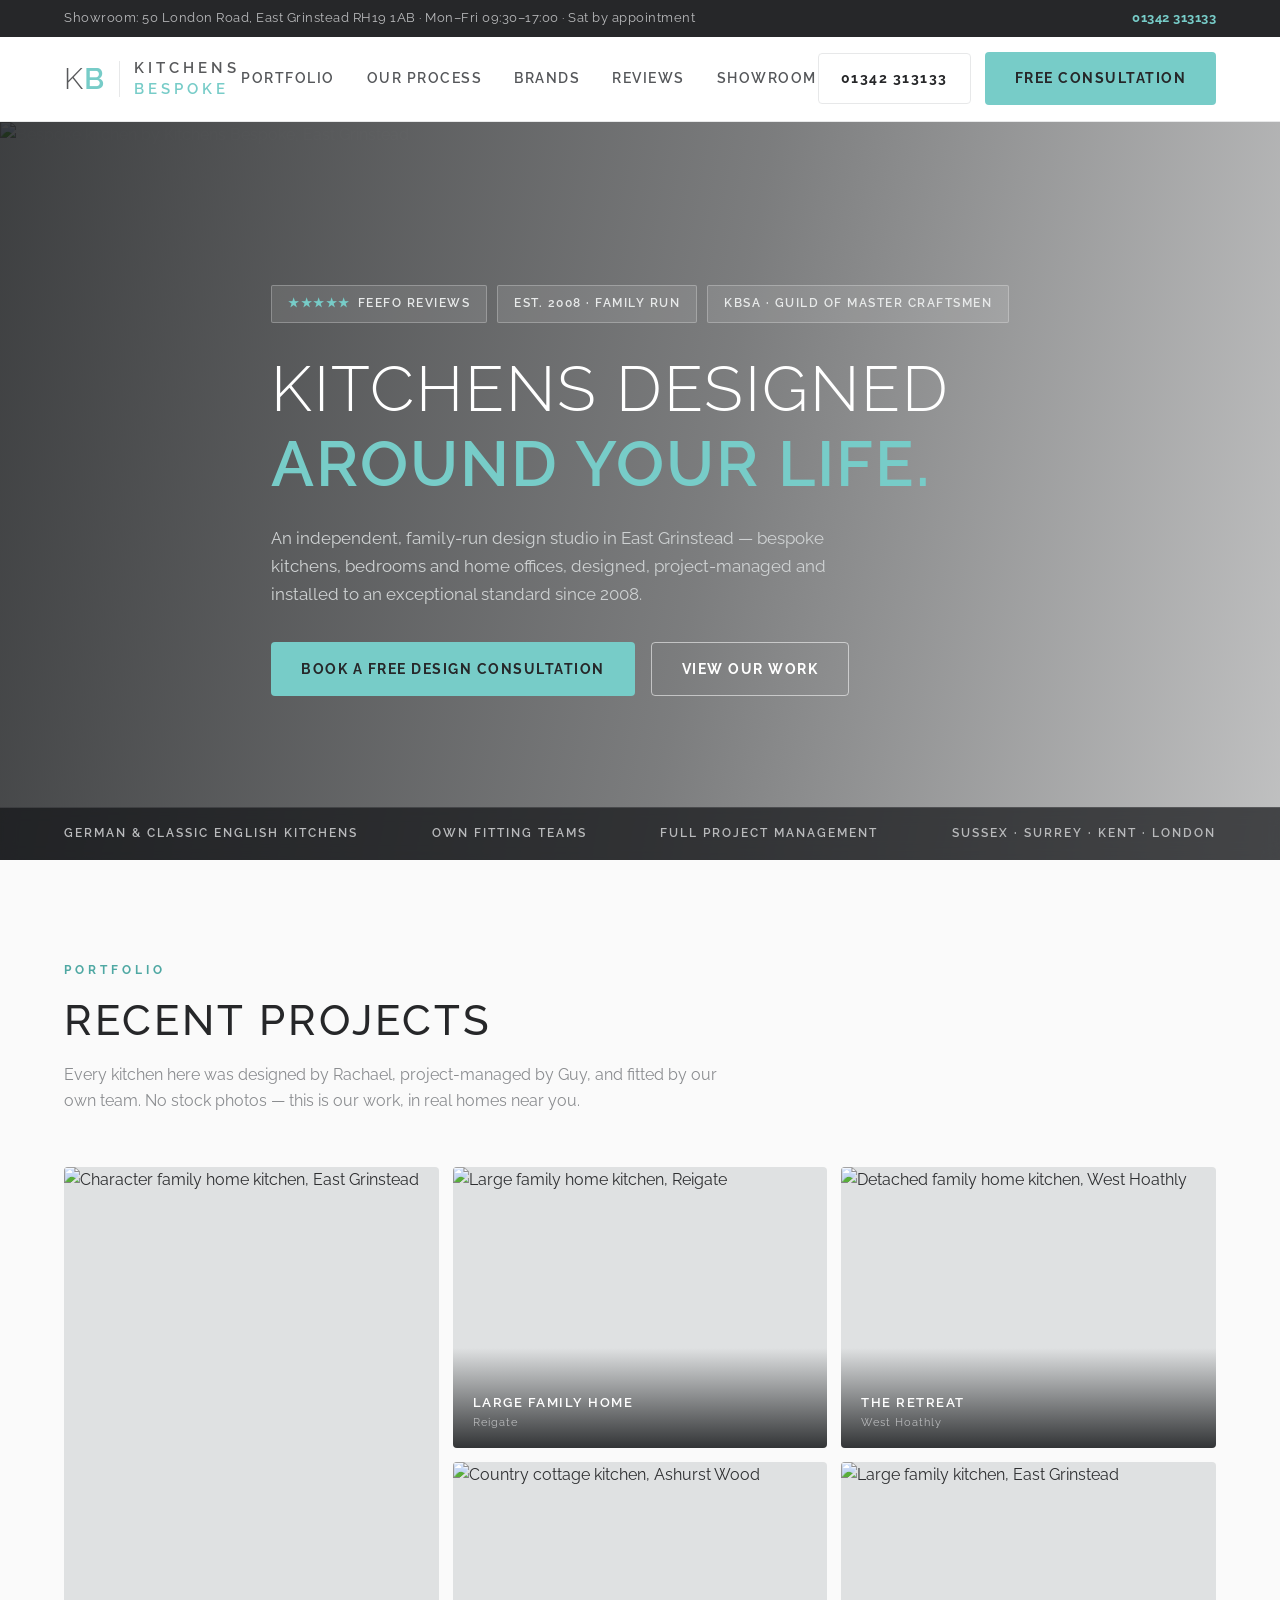
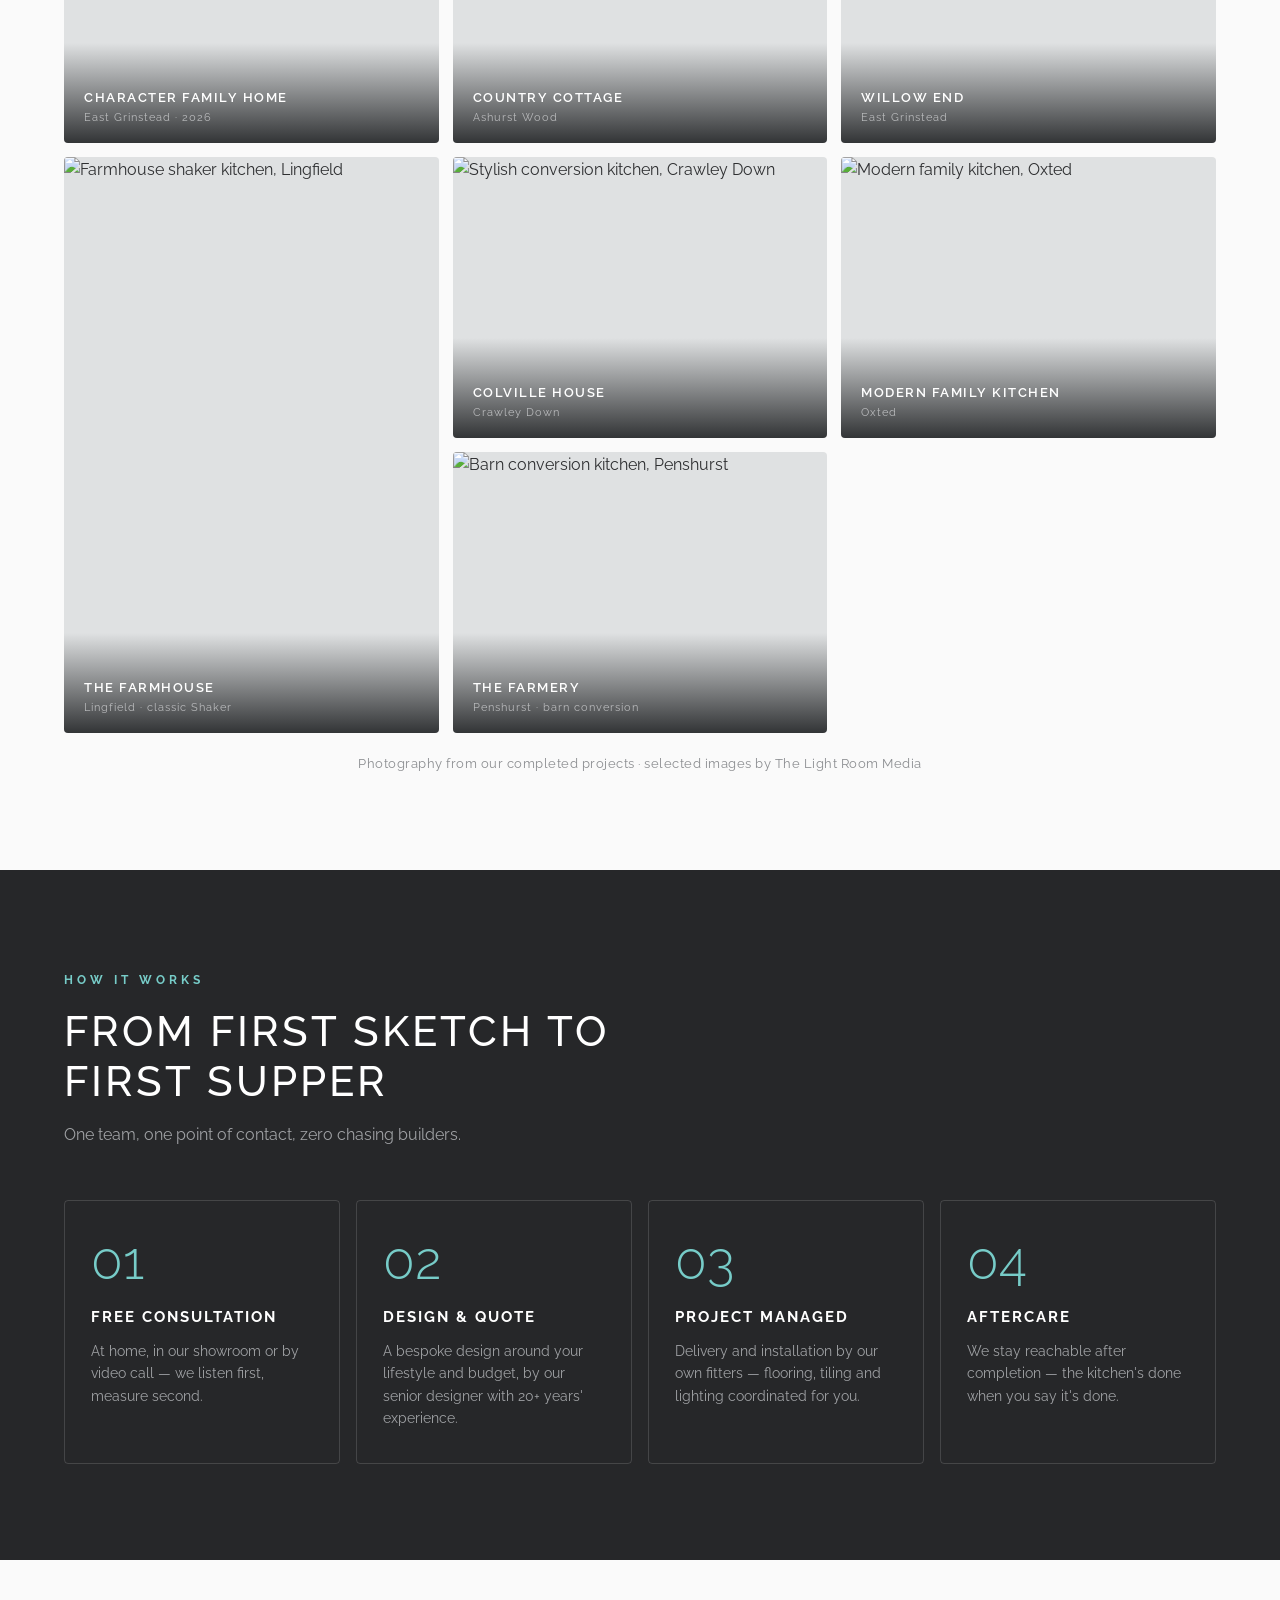
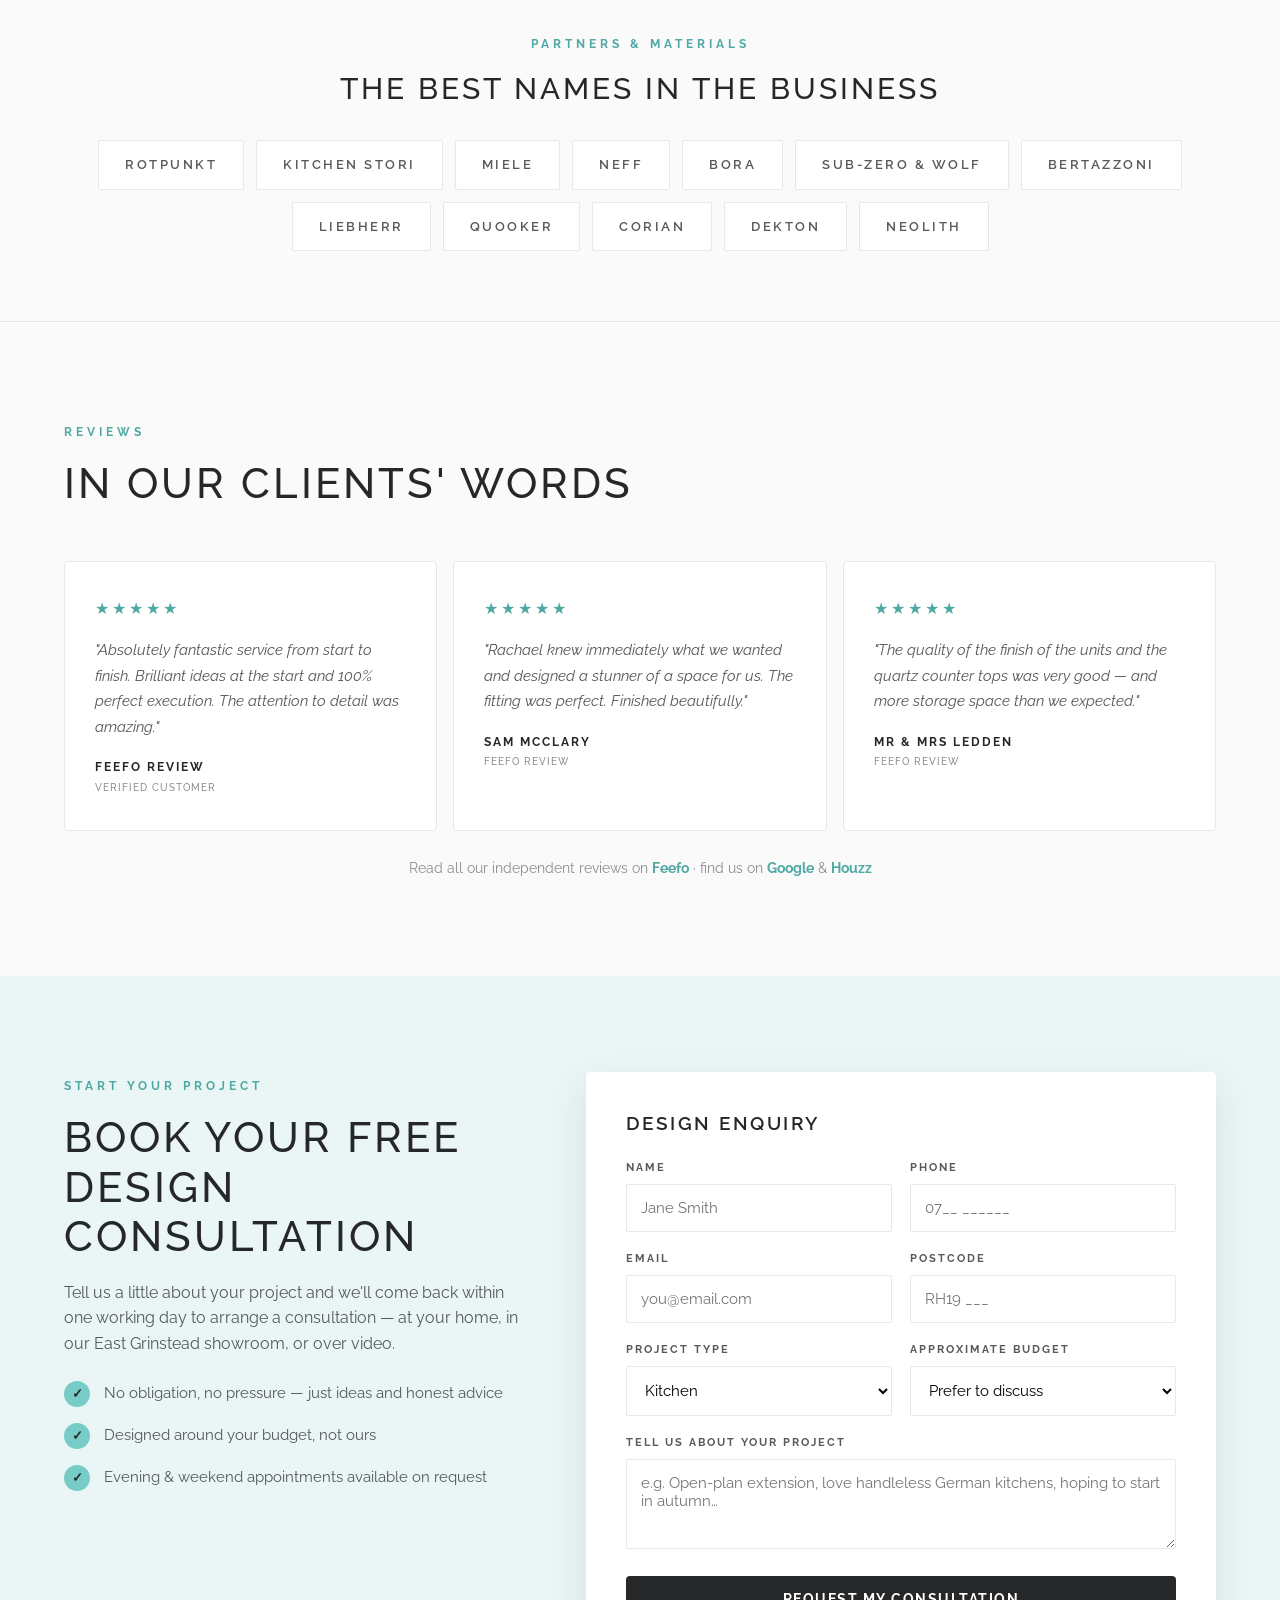
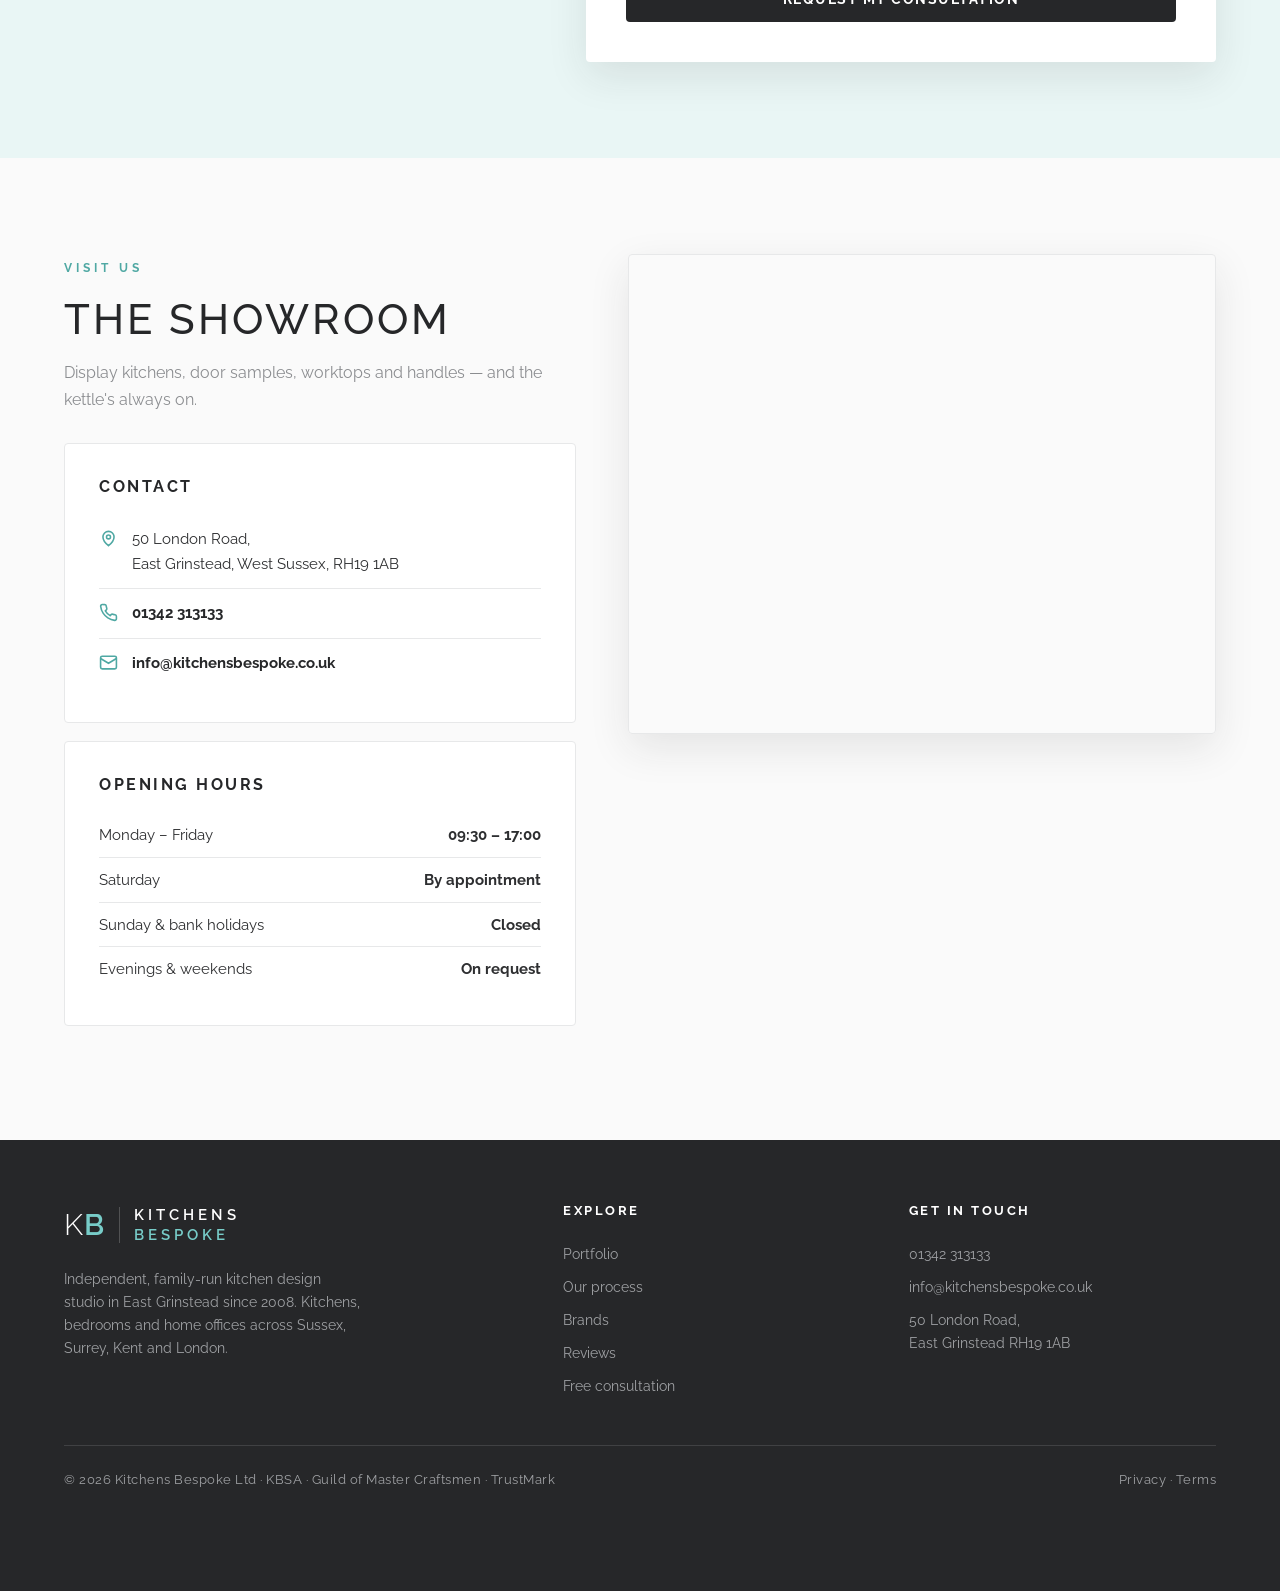
==== index.html @ a9597142 "Luxury preview site for Kitchens Bespoke: their portfolio photos, consultation form, brand teal/Rale" ====
<!DOCTYPE html>
<html lang="en-GB">
<head>
<meta charset="UTF-8">
<meta name="viewport" content="width=device-width, initial-scale=1.0">
<title>Kitchens Bespoke — Luxury Kitchen Design, East Grinstead | Est. 2008</title>
<meta name="description" content="Kitchens Bespoke — independent family-run kitchen design studio in East Grinstead since 2008. Bespoke kitchens, bedrooms and home offices, designed, project-managed and installed. Book a free design consultation: 01342 313133.">
<link rel="preconnect" href="https://fonts.googleapis.com">
<link rel="preconnect" href="https://fonts.gstatic.com" crossorigin>
<link href="https://fonts.googleapis.com/css2?family=Raleway:wght@300;400;500;600;700;800&display=swap" rel="stylesheet">
<script type="application/ld+json">
{
  "@context": "https://schema.org",
  "@type": "HomeAndConstructionBusiness",
  "name": "Kitchens Bespoke Ltd",
  "telephone": "+441342313133",
  "email": "info@kitchensbespoke.co.uk",
  "url": "https://kitchensbespoke.co.uk",
  "foundingDate": "2008",
  "priceRange": "£££",
  "address": {
    "@type": "PostalAddress",
    "streetAddress": "50 London Road",
    "addressLocality": "East Grinstead",
    "addressRegion": "West Sussex",
    "postalCode": "RH19 1AB",
    "addressCountry": "GB"
  },
  "areaServed": ["Sussex","Surrey","Kent","London"],
  "openingHoursSpecification": [
    { "@type": "OpeningHoursSpecification", "dayOfWeek": ["Monday","Tuesday","Wednesday","Thursday","Friday"], "opens": "09:30", "closes": "17:00" }
  ]
}
</script>
<style>
:root{
  --teal:#77ccc8;
  --teal-deep:#4fa8a3;
  --teal-pale:#e9f6f5;
  --grey:#58595b;
  --black:#262729;
  --ink:#2e2f31;
  --ink-soft:#55575a;
  --muted:#8b8d90;
  --line:#e7e8e9;
  --bg:#fafafa;
  --card:#ffffff;
  --radius:4px;
  --shadow:0 14px 40px rgba(38,39,41,.1);
  --font:"Raleway",sans-serif;
}
*{margin:0;padding:0;box-sizing:border-box}
html{scroll-behavior:smooth;scroll-padding-top:92px}
body{font-family:var(--font);color:var(--ink);background:var(--bg);line-height:1.65;-webkit-font-smoothing:antialiased}
img{max-width:100%;display:block}
a{color:inherit;text-decoration:none}
ul{list-style:none}
.container{max-width:1200px;margin:0 auto;padding:0 24px}
section{padding:96px 0}
h1,h2,h3{font-weight:600;line-height:1.18;letter-spacing:.5px}
h2{font-size:clamp(28px,3.6vw,42px);color:var(--black);text-transform:uppercase;letter-spacing:3px;font-weight:500}
.kicker{display:inline-block;font-size:12px;font-weight:700;letter-spacing:4px;text-transform:uppercase;color:var(--teal-deep);margin-bottom:16px}
.section-head{max-width:680px;margin-bottom:52px}
.section-head p{color:var(--muted);margin-top:16px;font-size:16px;font-weight:400}

/* topbar */
.topbar{background:var(--black);color:#b9babc;font-size:12.5px;padding:8px 0;letter-spacing:.5px}
.topbar .container{display:flex;justify-content:space-between;align-items:center;gap:12px}
.topbar a{font-weight:700;color:var(--teal)}
@media(max-width:720px){.topbar .addr{display:none}}

/* header */
header{position:sticky;top:0;z-index:60;background:rgba(255,255,255,.96);backdrop-filter:blur(12px);border-bottom:1px solid var(--line)}
.nav{display:flex;align-items:center;justify-content:space-between;height:84px}
.logo{display:flex;align-items:center;gap:14px}
.logo-kb{font-size:30px;font-weight:300;letter-spacing:1px;color:var(--grey)}
.logo-kb b{color:var(--teal);font-weight:600}
.logo-sep{width:1px;height:36px;background:var(--line)}
.logo-text{font-size:15px;font-weight:600;letter-spacing:4px;color:var(--grey);text-transform:uppercase;line-height:1.35}
.logo-text em{font-style:normal;color:var(--teal);display:block}
.nav-links{display:flex;gap:32px;font-weight:600;font-size:13.5px;letter-spacing:1.5px;text-transform:uppercase}
.nav-links a{position:relative;padding:6px 0;color:var(--ink-soft)}
.nav-links a:hover{color:var(--black)}
.nav-links a::after{content:"";position:absolute;left:0;bottom:0;width:0;height:2px;background:var(--teal);transition:width .25s}
.nav-links a:hover::after{width:100%}
.nav-cta{display:flex;align-items:center;gap:14px}
.btn{display:inline-flex;align-items:center;justify-content:center;gap:9px;font-weight:700;font-size:13.5px;letter-spacing:1.5px;text-transform:uppercase;padding:15px 30px;border-radius:var(--radius);border:none;cursor:pointer;transition:.2s;font-family:var(--font)}
.btn-teal{background:var(--teal);color:var(--black)}
.btn-teal:hover{background:var(--teal-deep);color:#fff}
.btn-dark{background:var(--black);color:#fff}
.btn-dark:hover{background:#000}
.btn-ghost{background:transparent;border:1px solid rgba(255,255,255,.55);color:#fff}
.btn-ghost:hover{border-color:var(--teal);color:var(--teal)}
.btn-phone{background:transparent;border:1px solid var(--line);color:var(--black);padding:13px 22px}
.btn-phone:hover{border-color:var(--teal)}
.burger{display:none;background:none;border:none;cursor:pointer;width:44px;height:44px;flex-direction:column;justify-content:center;align-items:center;gap:5px}
.burger span{width:24px;height:2px;background:var(--black)}
@media(max-width:1060px){
  .nav-links{position:fixed;inset:84px 0 auto 0;background:#fff;flex-direction:column;gap:0;padding:10px 24px 24px;border-bottom:1px solid var(--line);display:none}
  .nav-links.open{display:flex}
  .nav-links a{padding:15px 0;border-bottom:1px solid var(--line)}
  .burger{display:flex}
  .nav-cta .btn-phone{display:none}
}
@media(max-width:560px){
  .logo-text{display:none}
  .logo-sep{display:none}
  .nav-cta .btn-teal{padding:12px 16px;font-size:12px;white-space:nowrap}
}

/* hero */
.hero{position:relative;min-height:82vh;display:flex;align-items:center;color:#fff;overflow:hidden}
.hero .bgimg{position:absolute;inset:0;width:100%;height:100%;object-fit:cover}
.hero .veil{position:absolute;inset:0;background:linear-gradient(100deg,rgba(20,22,24,.82) 0%,rgba(20,22,24,.55) 55%,rgba(20,22,24,.25) 100%)}
.hero .container{position:relative;z-index:1;padding-top:70px;padding-bottom:70px}
.badge-row{display:flex;flex-wrap:wrap;gap:10px;margin-bottom:28px}
.badge{display:inline-flex;align-items:center;gap:7px;background:rgba(255,255,255,.1);border:1px solid rgba(255,255,255,.25);border-radius:2px;padding:8px 16px;font-size:12px;font-weight:600;letter-spacing:1.5px;text-transform:uppercase;color:#e8eaea}
.badge .star{color:var(--teal)}
.hero h1{font-size:clamp(36px,5vw,64px);color:#fff;font-weight:300;letter-spacing:2px;text-transform:uppercase;max-width:820px}
.hero h1 b{font-weight:600;color:var(--teal)}
.hero .sub{margin:22px 0 34px;color:#cfd2d3;font-size:17px;max-width:560px;font-weight:400}
.hero-actions{display:flex;flex-wrap:wrap;gap:16px}
.hero-cred{position:absolute;bottom:0;left:0;right:0;background:rgba(20,22,24,.72);backdrop-filter:blur(8px);border-top:1px solid rgba(255,255,255,.12)}
.hero-cred .container{display:flex;gap:34px;flex-wrap:wrap;padding-top:16px;padding-bottom:16px;justify-content:space-between}
.hero-cred span{font-size:12px;letter-spacing:2px;text-transform:uppercase;color:#b9babc;font-weight:600}
@media(max-width:720px){.hero-cred .container{gap:10px;flex-direction:column}}

/* portfolio */
.folio-grid{display:grid;grid-template-columns:repeat(3,1fr);gap:14px}
.folio{position:relative;border-radius:var(--radius);overflow:hidden;aspect-ratio:4/3;background:#dfe1e2;cursor:default}
.folio.tall{grid-row:span 2;aspect-ratio:auto}
.folio img{position:absolute;inset:0;width:100%;height:100%;object-fit:cover;transition:transform .6s ease}
.folio:hover img{transform:scale(1.05)}
.folio .cap{position:absolute;left:0;right:0;bottom:0;padding:44px 20px 16px;background:linear-gradient(transparent,rgba(20,22,24,.85));color:#fff;font-size:13px;letter-spacing:1.5px;text-transform:uppercase;font-weight:600}
.folio .cap small{display:block;font-size:11px;color:#b9babc;font-weight:400;letter-spacing:1px;text-transform:none}
@media(max-width:960px){.folio-grid{grid-template-columns:repeat(2,1fr)}}
@media(max-width:560px){.folio-grid{grid-template-columns:1fr}.folio.tall{grid-row:auto;aspect-ratio:4/3}}
.folio-note{margin-top:20px;text-align:center;font-size:13px;color:var(--muted);letter-spacing:.5px}

/* process */
.process{background:var(--black);color:#fff}
.process h2{color:#fff}
.process .section-head p{color:#9fa1a4}
.steps-grid{display:grid;grid-template-columns:repeat(4,1fr);gap:16px}
.step-card{border:1px solid rgba(255,255,255,.14);border-radius:var(--radius);padding:34px 26px;position:relative}
.step-card b{font-size:52px;font-weight:300;color:var(--teal);line-height:1;display:block;margin-bottom:18px}
.step-card h4{font-size:15px;letter-spacing:2px;text-transform:uppercase;font-weight:700;margin-bottom:10px;color:#fff}
.step-card p{font-size:13.5px;color:#9fa1a4}
@media(max-width:960px){.steps-grid{grid-template-columns:repeat(2,1fr)}}
@media(max-width:560px){.steps-grid{grid-template-columns:1fr}}

/* brands */
.brands{padding:70px 0;border-bottom:1px solid var(--line)}
.brand-row{display:flex;flex-wrap:wrap;gap:12px;justify-content:center}
.brand-chip{border:1px solid var(--line);background:var(--card);border-radius:2px;padding:13px 26px;font-weight:600;font-size:13px;letter-spacing:2.5px;text-transform:uppercase;color:var(--grey);transition:.2s}
.brand-chip:hover{border-color:var(--teal);color:var(--black)}

/* reviews */
.reviews-grid{display:grid;grid-template-columns:repeat(3,1fr);gap:16px}
.review-card{background:var(--card);border:1px solid var(--line);border-radius:var(--radius);padding:34px 30px}
.review-card .stars{color:var(--teal-deep);letter-spacing:3px;margin-bottom:16px;font-size:16px}
.review-card p{font-size:15px;color:var(--ink-soft);margin-bottom:18px;font-weight:400;font-style:italic;line-height:1.7}
.review-card .who{font-size:12px;letter-spacing:2px;text-transform:uppercase;font-weight:700;color:var(--black)}
.review-card .who small{display:block;color:var(--muted);font-weight:500;letter-spacing:1px;margin-top:2px}
@media(max-width:960px){.reviews-grid{grid-template-columns:1fr}}
.review-cta{margin-top:26px;text-align:center;font-size:14px;color:var(--muted)}
.review-cta a{color:var(--teal-deep);font-weight:700}

/* consultation form */
.consult{background:var(--teal-pale)}
.consult .container{display:grid;grid-template-columns:minmax(0,.85fr) minmax(0,1.15fr);gap:56px;align-items:start}
.consult-info h2{margin-bottom:18px}
.consult-info p{color:var(--ink-soft);margin-bottom:24px;font-size:15.5px}
.consult-points{display:flex;flex-direction:column;gap:16px}
.consult-point{display:flex;gap:14px;align-items:flex-start;font-size:14.5px;color:var(--ink-soft)}
.consult-point .tick{width:26px;height:26px;border-radius:50%;background:var(--teal);color:var(--black);display:grid;place-items:center;flex-shrink:0;font-size:13px;font-weight:800}
.form-card{background:var(--card);border-radius:var(--radius);padding:40px;box-shadow:var(--shadow)}
.form-card h3{font-size:19px;letter-spacing:2.5px;text-transform:uppercase;font-weight:600;margin-bottom:24px;color:var(--black)}
.form-grid{display:grid;grid-template-columns:1fr 1fr;gap:18px}
.form-grid .full{grid-column:1/-1}
.form-card label{display:block;font-size:11px;font-weight:700;text-transform:uppercase;letter-spacing:2px;color:var(--grey);margin-bottom:7px}
.form-card input,.form-card select,.form-card textarea{width:100%;padding:14px;border-radius:2px;border:1px solid var(--line);font-family:var(--font);font-size:15px;background:#fff;transition:border-color .15s}
.form-card input:focus,.form-card select:focus,.form-card textarea:focus{outline:none;border-color:var(--teal-deep)}
.form-card textarea{resize:vertical;min-height:90px}
.form-success{display:none;background:#eaf6f0;border:1px solid #bfe3d0;color:#186a43;padding:16px 18px;border-radius:var(--radius);font-weight:600;font-size:14.5px;margin-top:18px}
@media(max-width:960px){.consult .container{grid-template-columns:minmax(0,1fr);gap:40px}}
@media(max-width:560px){.form-grid{grid-template-columns:1fr}.form-card{padding:26px 20px}}

/* showroom */
.showroom .container{display:grid;grid-template-columns:minmax(0,1fr) minmax(0,1.15fr);gap:52px;align-items:start}
.contact-card{background:var(--card);border:1px solid var(--line);border-radius:var(--radius);padding:34px;margin-bottom:18px}
.contact-card h3{font-size:16px;letter-spacing:2.5px;text-transform:uppercase;font-weight:700;color:var(--black);margin-bottom:18px}
.contact-line{display:flex;gap:14px;align-items:flex-start;padding:12px 0;border-bottom:1px solid var(--line);font-size:15px}
.contact-line:last-child{border-bottom:none}
.contact-line svg{flex-shrink:0;margin-top:2px}
.contact-line a{font-weight:700;color:var(--black)}
.contact-line a:hover{color:var(--teal-deep)}
.hours-table{width:100%;border-collapse:collapse;font-size:14.5px}
.hours-table td{padding:10px 0;border-bottom:1px solid var(--line)}
.hours-table tr:last-child td{border-bottom:none}
.hours-table td:last-child{text-align:right;font-weight:700}
.map-frame{border-radius:var(--radius);overflow:hidden;border:1px solid var(--line);min-height:470px;box-shadow:var(--shadow)}
.map-frame iframe{width:100%;height:100%;border:0;min-height:470px}
@media(max-width:960px){.showroom .container{grid-template-columns:minmax(0,1fr)}.map-frame{min-height:340px}.map-frame iframe{min-height:340px}}

/* footer */
footer{background:var(--black);color:#9fa1a4;padding:60px 0 100px;font-size:14px}
.footer-grid{display:grid;grid-template-columns:1.5fr 1fr 1fr;gap:38px;margin-bottom:42px}
footer h4{color:#fff;font-size:13px;letter-spacing:2.5px;text-transform:uppercase;font-weight:700;margin-bottom:16px}
footer li{padding:5px 0}
footer a:hover{color:var(--teal)}
.footer-bottom{border-top:1px solid rgba(255,255,255,.12);padding-top:24px;display:flex;justify-content:space-between;gap:12px;flex-wrap:wrap;font-size:12.5px;letter-spacing:.5px}
@media(max-width:960px){.footer-grid{grid-template-columns:1fr 1fr}}
@media(max-width:560px){.footer-grid{grid-template-columns:1fr}}

/* sticky mobile bar */
.mobile-bar{position:fixed;bottom:0;left:0;right:0;z-index:70;display:none;grid-template-columns:1.1fr 1fr;background:var(--black);border-top:1px solid rgba(255,255,255,.12);padding:10px 12px calc(10px + env(safe-area-inset-bottom));gap:10px}
.mobile-bar a{display:flex;align-items:center;justify-content:center;gap:8px;padding:13px 6px;border-radius:var(--radius);font-weight:700;font-size:12.5px;letter-spacing:1.5px;text-transform:uppercase}
.mobile-bar .call{background:var(--teal);color:var(--black)}
.mobile-bar .consult-link{background:rgba(255,255,255,.1);color:#fff;border:1px solid rgba(255,255,255,.2)}
@media(max-width:960px){.mobile-bar{display:grid}footer{padding-bottom:130px}}

/* reveal */
.reveal{opacity:0;transform:translateY(26px);transition:opacity .7s ease,transform .7s ease}
.reveal.in{opacity:1;transform:none}
</style>
</head>
<body>

<!-- topbar -->
<div class="topbar">
  <div class="container">
    <div><span class="addr">Showroom: 50 London Road, East Grinstead RH19 1AB · </span>Mon–Fri 09:30–17:00 · Sat by appointment</div>
    <a href="tel:+441342313133">01342 313133</a>
  </div>
</div>

<!-- header -->
<header>
  <div class="container nav">
    <a href="#" class="logo">
      <span class="logo-kb">K<b>B</b></span>
      <span class="logo-sep"></span>
      <span class="logo-text">Kitchens<em>Bespoke</em></span>
    </a>
    <nav class="nav-links" id="navLinks">
      <a href="#portfolio">Portfolio</a>
      <a href="#process">Our Process</a>
      <a href="#brands">Brands</a>
      <a href="#reviews">Reviews</a>
      <a href="#showroom">Showroom</a>
    </nav>
    <div class="nav-cta">
      <a class="btn btn-phone" href="tel:+441342313133">01342 313133</a>
      <a class="btn btn-teal" href="#consult">Free Consultation</a>
      <button class="burger" id="burger" aria-label="Menu"><span></span><span></span><span></span></button>
    </div>
  </div>
</header>

<!-- hero -->
<div class="hero">
  <img class="bgimg" src="https://kitchensbespoke.co.uk/wp-content/uploads/2026/05/Lloyd-Gibbons-1-Large.jpeg" alt="Bespoke kitchen by Kitchens Bespoke, East Grinstead" fetchpriority="high">
  <div class="veil"></div>
  <div class="container">
    <div class="badge-row">
      <span class="badge"><span class="star">★★★★★</span> Feefo reviews</span>
      <span class="badge">Est. 2008 · Family run</span>
      <span class="badge">KBSA · Guild of Master Craftsmen</span>
    </div>
    <h1>Kitchens designed<br><b>around your life.</b></h1>
    <p class="sub">An independent, family-run design studio in East Grinstead — bespoke kitchens, bedrooms and home offices, designed, project-managed and installed to an exceptional standard since 2008.</p>
    <div class="hero-actions">
      <a class="btn btn-teal" href="#consult">Book a Free Design Consultation</a>
      <a class="btn btn-ghost" href="#portfolio">View Our Work</a>
    </div>
  </div>
  <div class="hero-cred">
    <div class="container">
      <span>German &amp; classic English kitchens</span>
      <span>Own fitting teams</span>
      <span>Full project management</span>
      <span>Sussex · Surrey · Kent · London</span>
    </div>
  </div>
</div>

<!-- portfolio -->
<section id="portfolio">
  <div class="container">
    <div class="section-head reveal">
      <span class="kicker">Portfolio</span>
      <h2>Recent projects</h2>
      <p>Every kitchen here was designed by Rachael, project-managed by Guy, and fitted by our own team. No stock photos — this is our work, in real homes near you.</p>
    </div>
    <div class="folio-grid">
      <div class="folio tall reveal"><img src="https://kitchensbespoke.co.uk/wp-content/uploads/2026/05/Lloyd-Gibbons-2-Large.jpeg" alt="Character family home kitchen, East Grinstead" loading="lazy"><span class="cap">Character family home<small>East Grinstead · 2026</small></span></div>
      <div class="folio reveal"><img src="https://kitchensbespoke.co.uk/wp-content/uploads/2026/01/Hope-Lacy-2-Large.jpeg" alt="Large family home kitchen, Reigate" loading="lazy"><span class="cap">Large family home<small>Reigate</small></span></div>
      <div class="folio reveal"><img src="https://kitchensbespoke.co.uk/wp-content/uploads/2025/10/The-Retreat-1-Large.jpeg" alt="Detached family home kitchen, West Hoathly" loading="lazy"><span class="cap">The Retreat<small>West Hoathly</small></span></div>
      <div class="folio reveal"><img src="https://kitchensbespoke.co.uk/wp-content/uploads/2025/06/Credit-The-Light-Room-Media-18-Large.jpeg" alt="Country cottage kitchen, Ashurst Wood" loading="lazy"><span class="cap">Country cottage<small>Ashurst Wood</small></span></div>
      <div class="folio reveal"><img src="https://kitchensbespoke.co.uk/wp-content/uploads/2024/12/Willow-End-1-Large.jpeg" alt="Large family kitchen, East Grinstead" loading="lazy"><span class="cap">Willow End<small>East Grinstead</small></span></div>
      <div class="folio tall reveal"><img src="https://kitchensbespoke.co.uk/wp-content/uploads/2024/10/The-Farmhouse-3-Large.jpeg" alt="Farmhouse shaker kitchen, Lingfield" loading="lazy"><span class="cap">The Farmhouse<small>Lingfield · classic Shaker</small></span></div>
      <div class="folio reveal"><img src="https://kitchensbespoke.co.uk/wp-content/uploads/2024/12/Colville-House-1-Large.jpeg" alt="Stylish conversion kitchen, Crawley Down" loading="lazy"><span class="cap">Colville House<small>Crawley Down</small></span></div>
      <div class="folio reveal"><img src="https://kitchensbespoke.co.uk/wp-content/uploads/2024/06/The-Light-Room-Media-2-Large.jpeg" alt="Modern family kitchen, Oxted" loading="lazy"><span class="cap">Modern family kitchen<small>Oxted</small></span></div>
      <div class="folio reveal"><img src="https://kitchensbespoke.co.uk/wp-content/uploads/2024/03/The-Farmery-2-Large.jpeg" alt="Barn conversion kitchen, Penshurst" loading="lazy"><span class="cap">The Farmery<small>Penshurst · barn conversion</small></span></div>
    </div>
    <p class="folio-note">Photography from our completed projects · selected images by The Light Room Media</p>
  </div>
</section>

<!-- process -->
<section class="process" id="process">
  <div class="container">
    <div class="section-head reveal">
      <span class="kicker" style="color:var(--teal)">How it works</span>
      <h2>From first sketch to first supper</h2>
      <p>One team, one point of contact, zero chasing builders.</p>
    </div>
    <div class="steps-grid">
      <div class="step-card reveal"><b>01</b><h4>Free consultation</h4><p>At home, in our showroom or by video call — we listen first, measure second.</p></div>
      <div class="step-card reveal"><b>02</b><h4>Design &amp; quote</h4><p>A bespoke design around your lifestyle and budget, by our senior designer with 20+ years' experience.</p></div>
      <div class="step-card reveal"><b>03</b><h4>Project managed</h4><p>Delivery and installation by our own fitters — flooring, tiling and lighting coordinated for you.</p></div>
      <div class="step-card reveal"><b>04</b><h4>Aftercare</h4><p>We stay reachable after completion — the kitchen's done when you say it's done.</p></div>
    </div>
  </div>
</section>

<!-- brands -->
<section class="brands" id="brands">
  <div class="container">
    <div class="section-head reveal" style="margin-bottom:34px;text-align:center;max-width:none">
      <span class="kicker">Partners &amp; materials</span>
      <h2 style="font-size:clamp(22px,2.6vw,30px)">The best names in the business</h2>
    </div>
    <div class="brand-row reveal">
      <span class="brand-chip">Rotpunkt</span><span class="brand-chip">Kitchen Stori</span><span class="brand-chip">Miele</span><span class="brand-chip">Neff</span><span class="brand-chip">Bora</span><span class="brand-chip">Sub-Zero &amp; Wolf</span><span class="brand-chip">Bertazzoni</span><span class="brand-chip">Liebherr</span><span class="brand-chip">Quooker</span><span class="brand-chip">Corian</span><span class="brand-chip">Dekton</span><span class="brand-chip">Neolith</span>
    </div>
  </div>
</section>

<!-- reviews -->
<section id="reviews">
  <div class="container">
    <div class="section-head reveal">
      <span class="kicker">Reviews</span>
      <h2>In our clients' words</h2>
    </div>
    <div class="reviews-grid">
      <div class="review-card reveal"><div class="stars">★★★★★</div><p>"Absolutely fantastic service from start to finish. Brilliant ideas at the start and 100% perfect execution. The attention to detail was amazing."</p><div class="who">Feefo review<small>Verified customer</small></div></div>
      <div class="review-card reveal"><div class="stars">★★★★★</div><p>"Rachael knew immediately what we wanted and designed a stunner of a space for us. The fitting was perfect. Finished beautifully."</p><div class="who">Sam McClary<small>Feefo review</small></div></div>
      <div class="review-card reveal"><div class="stars">★★★★★</div><p>"The quality of the finish of the units and the quartz counter tops was very good — and more storage space than we expected."</p><div class="who">Mr &amp; Mrs Ledden<small>Feefo review</small></div></div>
    </div>
    <p class="review-cta">Read all our independent reviews on <a href="https://www.feefo.com/en-GB/reviews/kitchens-bespoke" target="_blank" rel="noopener">Feefo</a> · find us on <a href="https://www.google.com/maps/search/Kitchens+Bespoke+50+London+Road+East+Grinstead" target="_blank" rel="noopener">Google</a> &amp; <a href="https://www.houzz.co.uk/professionals/kitchen-designers/kitchens-bespoke-ltd-pfvwgb-pf~1670178298" target="_blank" rel="noopener">Houzz</a></p>
  </div>
</section>

<!-- consultation -->
<section class="consult" id="consult">
  <div class="container">
    <div class="consult-info reveal">
      <span class="kicker">Start your project</span>
      <h2>Book your free design consultation</h2>
      <p>Tell us a little about your project and we'll come back within one working day to arrange a consultation — at your home, in our East Grinstead showroom, or over video.</p>
      <div class="consult-points">
        <div class="consult-point"><span class="tick">✓</span><span>No obligation, no pressure — just ideas and honest advice</span></div>
        <div class="consult-point"><span class="tick">✓</span><span>Designed around your budget, not ours</span></div>
        <div class="consult-point"><span class="tick">✓</span><span>Evening &amp; weekend appointments available on request</span></div>
      </div>
    </div>
    <form class="form-card reveal" id="consultForm">
      <h3>Design enquiry</h3>
      <div class="form-grid">
        <div><label for="cName">Name</label><input id="cName" type="text" placeholder="Jane Smith" required></div>
        <div><label for="cPhone">Phone</label><input id="cPhone" type="tel" placeholder="07__ ______" required></div>
        <div><label for="cEmail">Email</label><input id="cEmail" type="email" placeholder="you@email.com" required></div>
        <div><label for="cPostcode">Postcode</label><input id="cPostcode" type="text" placeholder="RH19 ___"></div>
        <div><label for="cType">Project type</label>
          <select id="cType"><option>Kitchen</option><option>Bedroom / wardrobes</option><option>Home office</option><option>More than one</option></select></div>
        <div><label for="cBudget">Approximate budget</label>
          <select id="cBudget"><option>Prefer to discuss</option><option>Up to £20,000</option><option>£20,000 – £40,000</option><option>£40,000 – £70,000</option><option>£70,000+</option></select></div>
        <div class="full"><label for="cMsg">Tell us about your project</label><textarea id="cMsg" placeholder="e.g. Open-plan extension, love handleless German kitchens, hoping to start in autumn…"></textarea></div>
        <button type="submit" class="btn btn-dark full" style="width:100%">Request My Consultation</button>
      </div>
      <div class="form-success" id="consultSuccess">✓ Thank you — your enquiry is on its way. We'll be in touch within one working day to arrange your consultation.</div>
    </form>
  </div>
</section>

<!-- showroom -->
<section class="showroom" id="showroom">
  <div class="container">
    <div>
      <div class="section-head reveal" style="margin-bottom:30px">
        <span class="kicker">Visit us</span>
        <h2>The showroom</h2>
        <p>Display kitchens, door samples, worktops and handles — and the kettle's always on.</p>
      </div>
      <div class="contact-card reveal">
        <h3>Contact</h3>
        <div class="contact-line"><svg width="19" height="19" viewBox="0 0 24 24" fill="none" stroke="#4fa8a3" stroke-width="2"><path d="M12 21s-7-5.5-7-11a7 7 0 0114 0c0 5.5-7 11-7 11z"/><circle cx="12" cy="10" r="2.5"/></svg><span>50 London Road,<br>East Grinstead, West Sussex, RH19 1AB</span></div>
        <div class="contact-line"><svg width="19" height="19" viewBox="0 0 24 24" fill="none" stroke="#4fa8a3" stroke-width="2"><path d="M22 16.9v3a2 2 0 01-2.2 2 19.8 19.8 0 01-8.6-3.1 19.5 19.5 0 01-6-6A19.8 19.8 0 012.1 4.2 2 2 0 014.1 2h3a2 2 0 012 1.7c.1 1 .4 2 .7 2.9a2 2 0 01-.5 2.1L8 10a16 16 0 006 6l1.3-1.3a2 2 0 012.1-.5c.9.3 1.9.6 2.9.7a2 2 0 011.7 2z"/></svg><a href="tel:+441342313133">01342 313133</a></div>
        <div class="contact-line"><svg width="19" height="19" viewBox="0 0 24 24" fill="none" stroke="#4fa8a3" stroke-width="2"><rect x="2" y="4" width="20" height="16" rx="2"/><path d="M22 7l-10 6L2 7"/></svg><a href="mailto:info@kitchensbespoke.co.uk">info@kitchensbespoke.co.uk</a></div>
      </div>
      <div class="contact-card reveal">
        <h3>Opening hours</h3>
        <table class="hours-table">
          <tr><td>Monday – Friday</td><td>09:30 – 17:00</td></tr>
          <tr><td>Saturday</td><td>By appointment</td></tr>
          <tr><td>Sunday &amp; bank holidays</td><td>Closed</td></tr>
          <tr><td>Evenings &amp; weekends</td><td>On request</td></tr>
        </table>
      </div>
    </div>
    <div class="map-frame reveal">
      <iframe title="Map — Kitchens Bespoke showroom, 50 London Road, East Grinstead" loading="lazy" allowfullscreen referrerpolicy="no-referrer-when-downgrade"
        src="https://www.google.com/maps?q=Kitchens+Bespoke,+50+London+Road,+East+Grinstead+RH19+1AB&output=embed"></iframe>
    </div>
  </div>
</section>

<!-- footer -->
<footer>
  <div class="container">
    <div class="footer-grid">
      <div>
        <a href="#" class="logo" style="margin-bottom:18px">
          <span class="logo-kb" style="color:#fff">K<b>B</b></span>
          <span class="logo-sep" style="background:rgba(255,255,255,.2)"></span>
          <span class="logo-text" style="color:#fff">Kitchens<em>Bespoke</em></span>
        </a>
        <p style="max-width:300px">Independent, family-run kitchen design studio in East Grinstead since 2008. Kitchens, bedrooms and home offices across Sussex, Surrey, Kent and London.</p>
      </div>
      <div>
        <h4>Explore</h4>
        <ul>
          <li><a href="#portfolio">Portfolio</a></li>
          <li><a href="#process">Our process</a></li>
          <li><a href="#brands">Brands</a></li>
          <li><a href="#reviews">Reviews</a></li>
          <li><a href="#consult">Free consultation</a></li>
        </ul>
      </div>
      <div>
        <h4>Get in touch</h4>
        <ul>
          <li><a href="tel:+441342313133">01342 313133</a></li>
          <li><a href="mailto:info@kitchensbespoke.co.uk">info@kitchensbespoke.co.uk</a></li>
          <li>50 London Road,<br>East Grinstead RH19 1AB</li>
        </ul>
      </div>
    </div>
    <div class="footer-bottom">
      <span>© 2026 Kitchens Bespoke Ltd · KBSA · Guild of Master Craftsmen · TrustMark</span>
      <span><a href="#">Privacy</a> · <a href="#">Terms</a></span>
    </div>
  </div>
</footer>

<!-- sticky mobile action bar -->
<div class="mobile-bar">
  <a class="call" href="tel:+441342313133"><svg width="16" height="16" viewBox="0 0 24 24" fill="none" stroke="currentColor" stroke-width="2.2"><path d="M22 16.9v3a2 2 0 01-2.2 2 19.8 19.8 0 01-8.6-3.1 19.5 19.5 0 01-6-6A19.8 19.8 0 012.1 4.2 2 2 0 014.1 2h3a2 2 0 012 1.7c.1 1 .4 2 .7 2.9a2 2 0 01-.5 2.1L8 10a16 16 0 006 6l1.3-1.3a2 2 0 012.1-.5c.9.3 1.9.6 2.9.7a2 2 0 011.7 2z"/></svg>Call</a>
  <a class="consult-link" href="#consult">Free Consultation</a>
</div>

<script>
const burger=document.getElementById('burger'),navLinks=document.getElementById('navLinks');
burger.addEventListener('click',()=>navLinks.classList.toggle('open'));
navLinks.querySelectorAll('a').forEach(a=>a.addEventListener('click',()=>navLinks.classList.remove('open')));
document.getElementById('consultForm').addEventListener('submit',e=>{
  e.preventDefault();
  document.getElementById('consultSuccess').style.display='block';
  e.target.querySelector('button[type=submit]').textContent='Enquiry Sent ✓';
});
const io=new IntersectionObserver(es=>es.forEach(e=>{if(e.isIntersecting){e.target.classList.add('in');io.unobserve(e.target)}}),{threshold:.1});
document.querySelectorAll('.reveal').forEach(el=>io.observe(el));
</script>
</body>
</html>
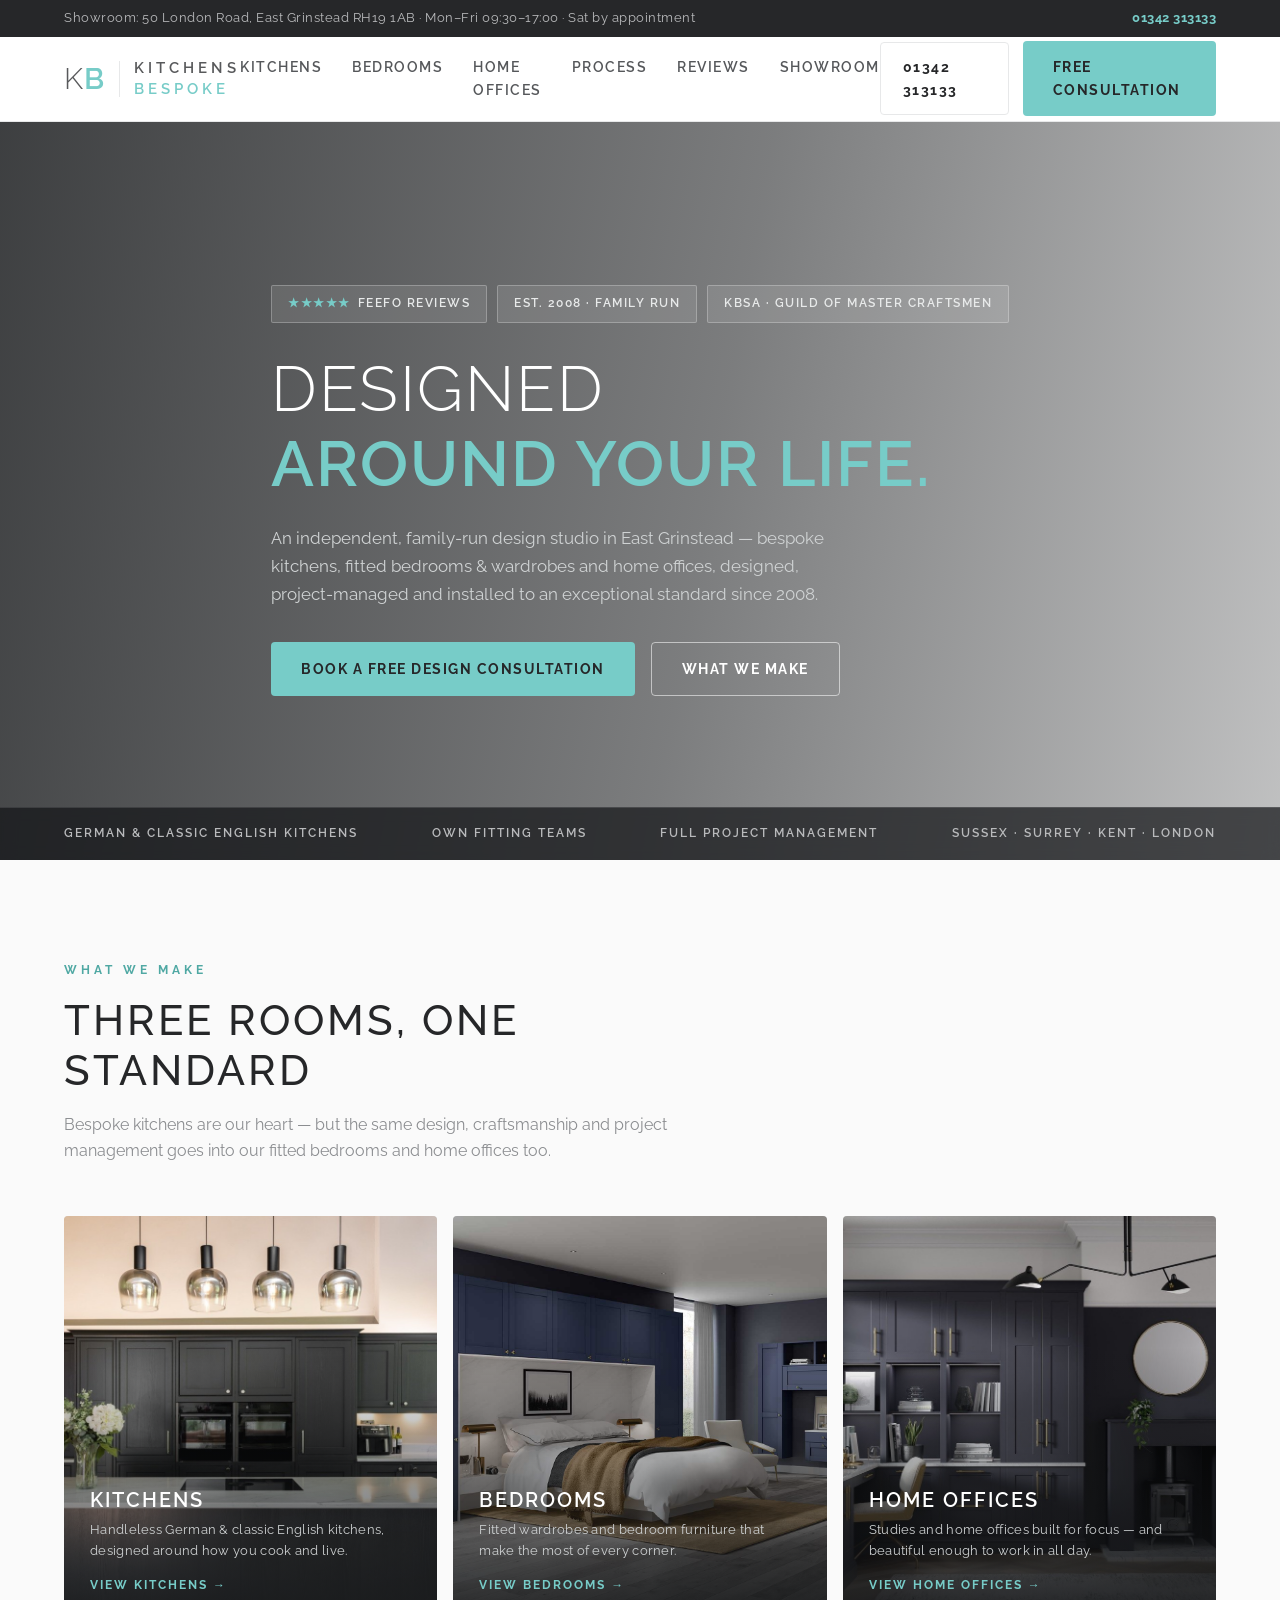
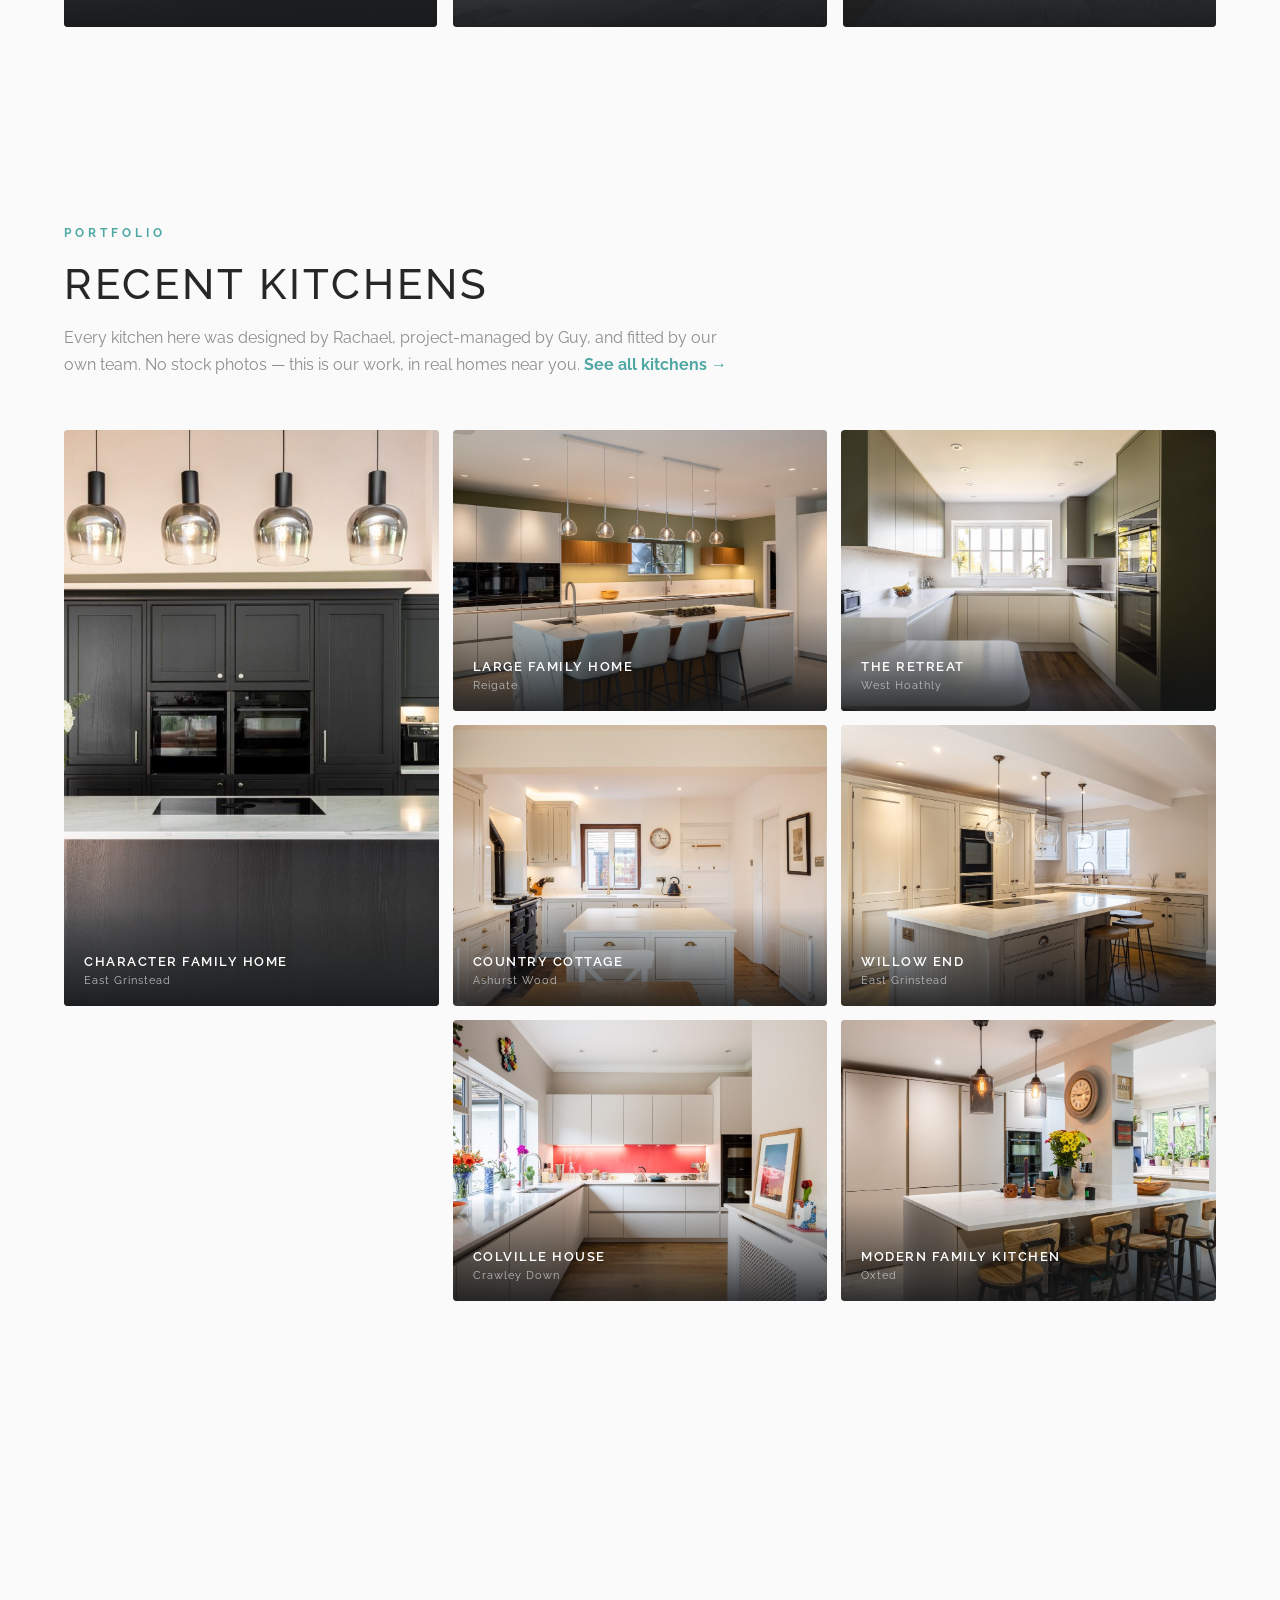
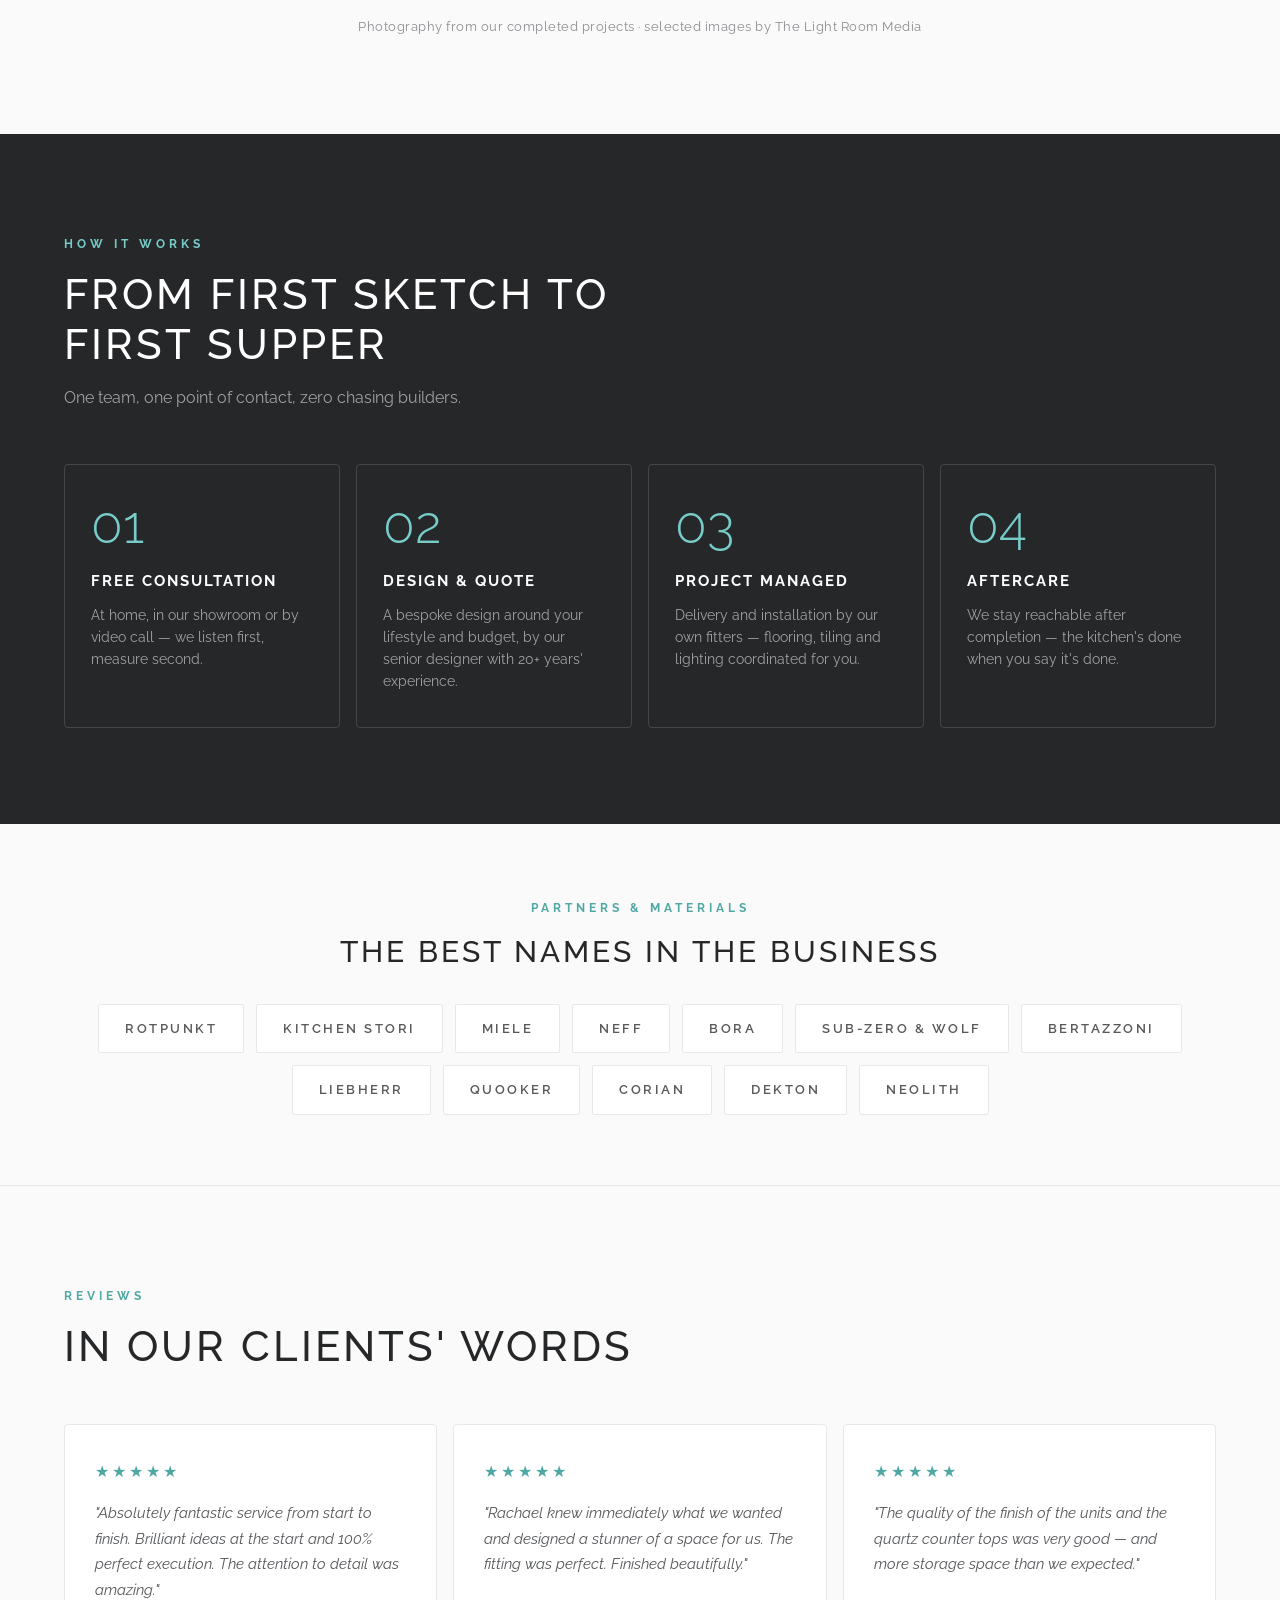
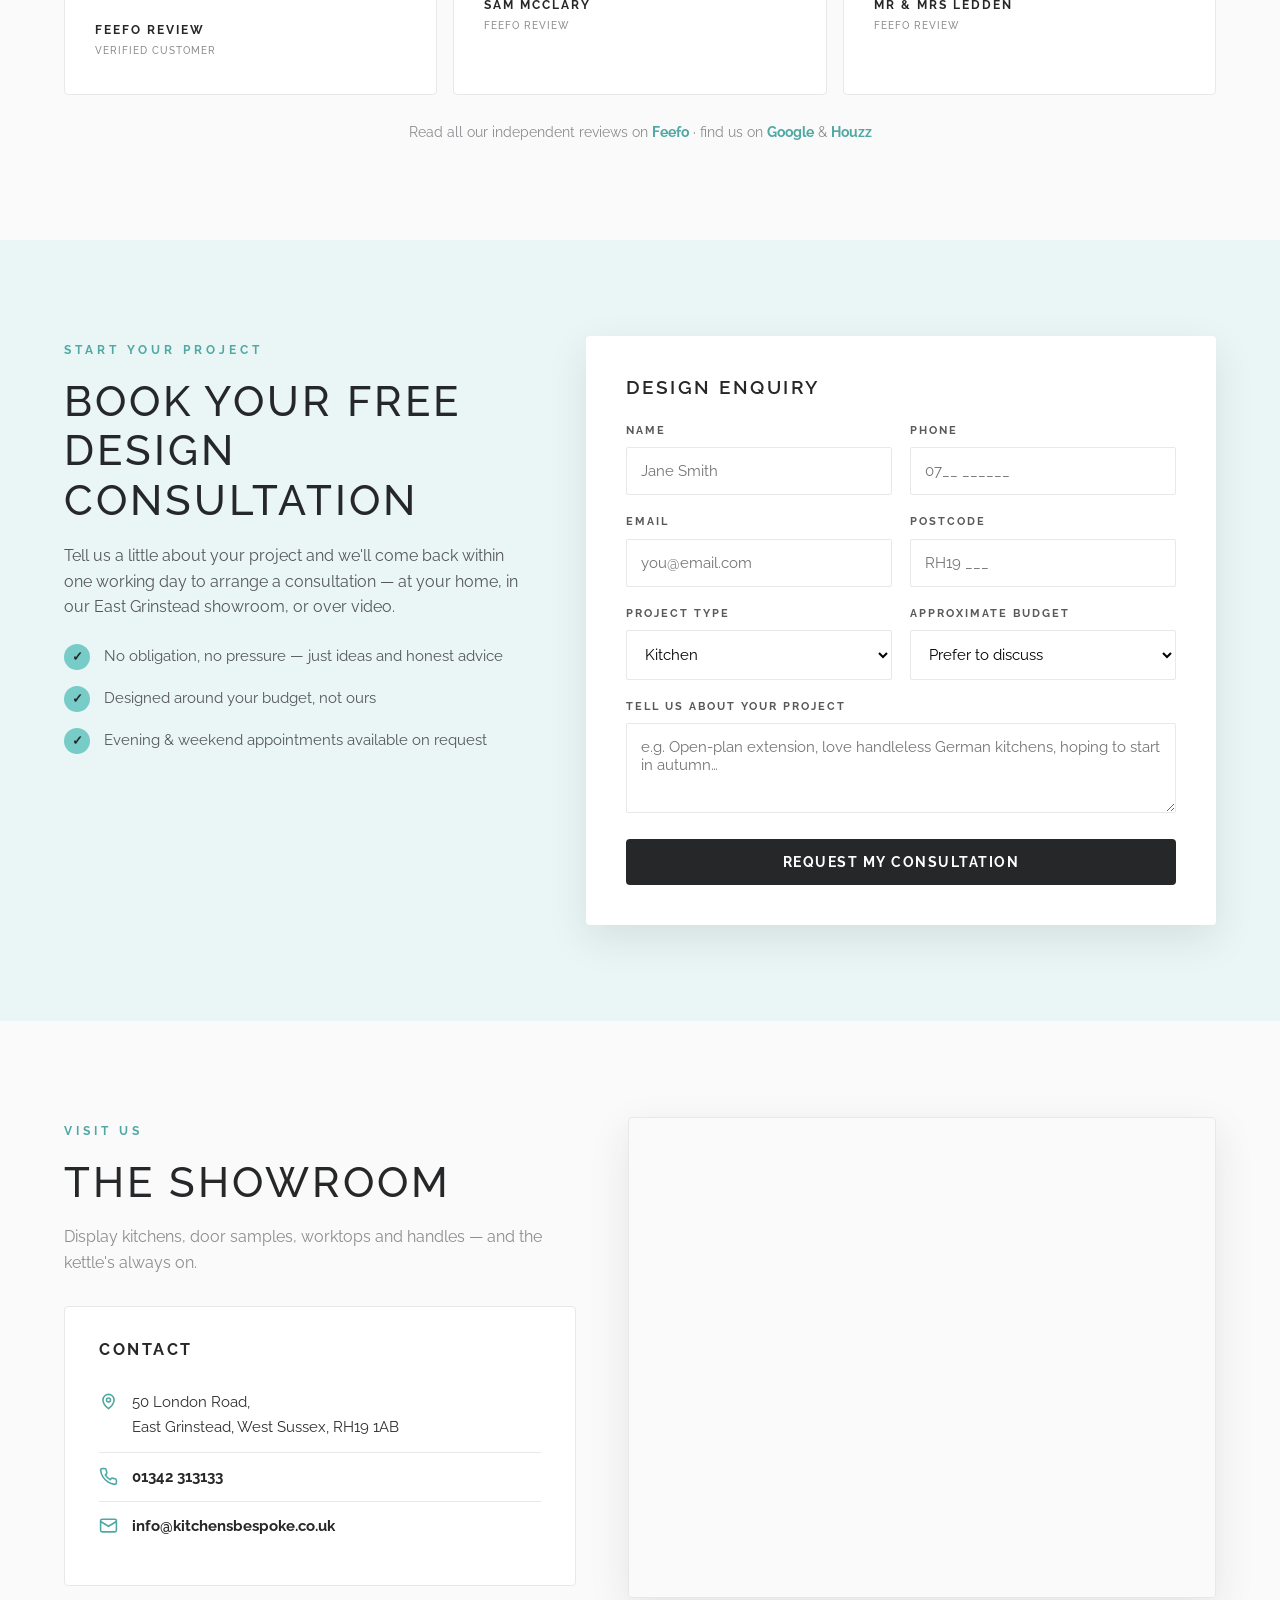
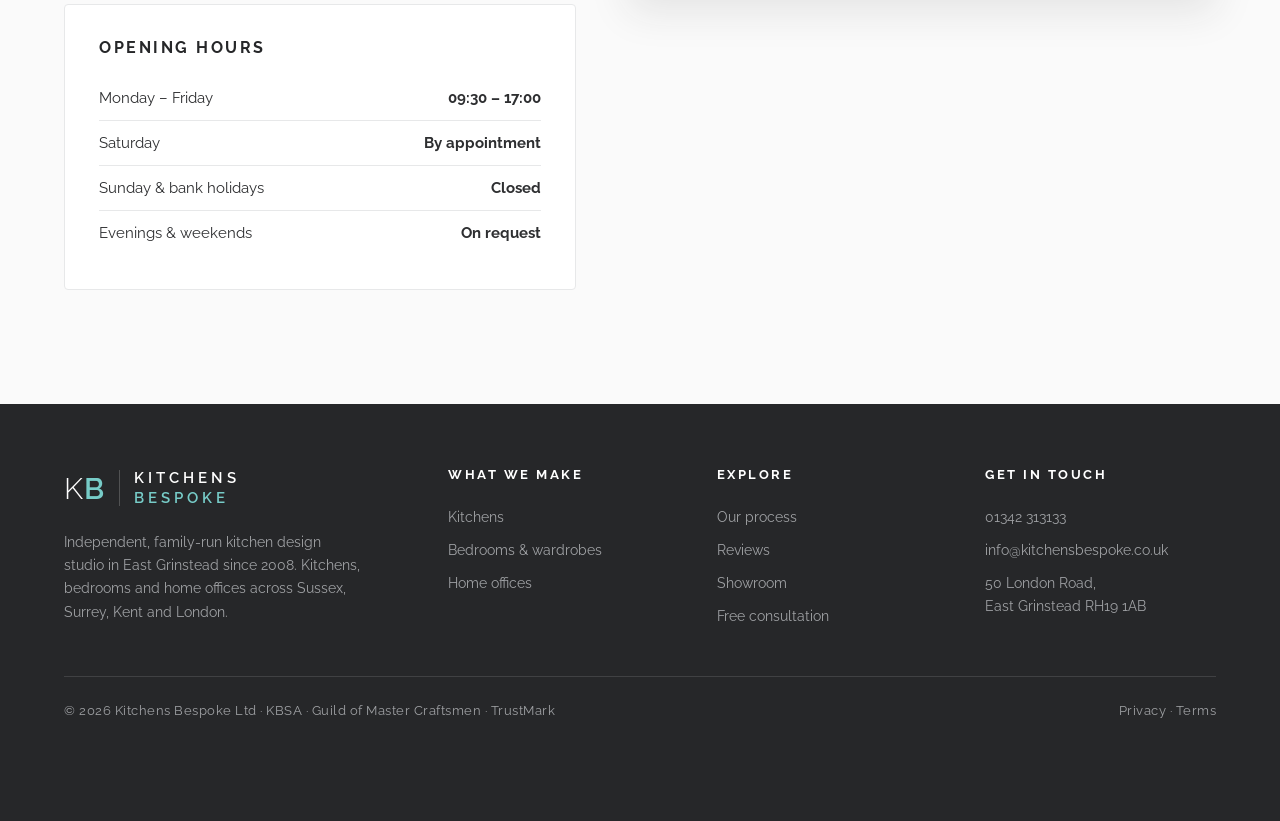
==== commit 08872783: "Add category pages (Kitchens/Bedrooms/Home Offices) + hero slideshow Preserve their old-site categor" ====
--- a/index.html
+++ b/index.html
@@ -3,8 +3,12 @@
 <head>
 <meta charset="UTF-8">
 <meta name="viewport" content="width=device-width, initial-scale=1.0">
-<title>Kitchens Bespoke — Luxury Kitchen Design, East Grinstead | Est. 2008</title>
-<meta name="description" content="Kitchens Bespoke — independent family-run kitchen design studio in East Grinstead since 2008. Bespoke kitchens, bedrooms and home offices, designed, project-managed and installed. Book a free design consultation: 01342 313133.">
+<title>Kitchens Bespoke — Bespoke Kitchens, Bedrooms & Home Offices, East Grinstead | Est. 2008</title>
+<meta name="description" content="Kitchens Bespoke — independent family-run design studio in East Grinstead since 2008. Bespoke kitchens, fitted bedrooms & wardrobes and home offices, designed, project-managed and installed. Book a free design consultation: 01342 313133.">
+<link rel="canonical" href="https://kitchensbespoke.co.uk/">
+<meta property="og:title" content="Kitchens Bespoke — Bespoke Kitchens, Bedrooms & Home Offices">
+<meta property="og:type" content="website">
+<meta property="og:image" content="assets/hero-1.jpg">
 <link rel="preconnect" href="https://fonts.googleapis.com">
 <link rel="preconnect" href="https://fonts.gstatic.com" crossorigin>
 <link href="https://fonts.googleapis.com/css2?family=Raleway:wght@300;400;500;600;700;800&display=swap" rel="stylesheet">
@@ -32,198 +36,7 @@
   ]
 }
 </script>
-<style>
-:root{
-  --teal:#77ccc8;
-  --teal-deep:#4fa8a3;
-  --teal-pale:#e9f6f5;
-  --grey:#58595b;
-  --black:#262729;
-  --ink:#2e2f31;
-  --ink-soft:#55575a;
-  --muted:#8b8d90;
-  --line:#e7e8e9;
-  --bg:#fafafa;
-  --card:#ffffff;
-  --radius:4px;
-  --shadow:0 14px 40px rgba(38,39,41,.1);
-  --font:"Raleway",sans-serif;
-}
-*{margin:0;padding:0;box-sizing:border-box}
-html{scroll-behavior:smooth;scroll-padding-top:92px}
-body{font-family:var(--font);color:var(--ink);background:var(--bg);line-height:1.65;-webkit-font-smoothing:antialiased}
-img{max-width:100%;display:block}
-a{color:inherit;text-decoration:none}
-ul{list-style:none}
-.container{max-width:1200px;margin:0 auto;padding:0 24px}
-section{padding:96px 0}
-h1,h2,h3{font-weight:600;line-height:1.18;letter-spacing:.5px}
-h2{font-size:clamp(28px,3.6vw,42px);color:var(--black);text-transform:uppercase;letter-spacing:3px;font-weight:500}
-.kicker{display:inline-block;font-size:12px;font-weight:700;letter-spacing:4px;text-transform:uppercase;color:var(--teal-deep);margin-bottom:16px}
-.section-head{max-width:680px;margin-bottom:52px}
-.section-head p{color:var(--muted);margin-top:16px;font-size:16px;font-weight:400}
-
-/* topbar */
-.topbar{background:var(--black);color:#b9babc;font-size:12.5px;padding:8px 0;letter-spacing:.5px}
-.topbar .container{display:flex;justify-content:space-between;align-items:center;gap:12px}
-.topbar a{font-weight:700;color:var(--teal)}
-@media(max-width:720px){.topbar .addr{display:none}}
-
-/* header */
-header{position:sticky;top:0;z-index:60;background:rgba(255,255,255,.96);backdrop-filter:blur(12px);border-bottom:1px solid var(--line)}
-.nav{display:flex;align-items:center;justify-content:space-between;height:84px}
-.logo{display:flex;align-items:center;gap:14px}
-.logo-kb{font-size:30px;font-weight:300;letter-spacing:1px;color:var(--grey)}
-.logo-kb b{color:var(--teal);font-weight:600}
-.logo-sep{width:1px;height:36px;background:var(--line)}
-.logo-text{font-size:15px;font-weight:600;letter-spacing:4px;color:var(--grey);text-transform:uppercase;line-height:1.35}
-.logo-text em{font-style:normal;color:var(--teal);display:block}
-.nav-links{display:flex;gap:32px;font-weight:600;font-size:13.5px;letter-spacing:1.5px;text-transform:uppercase}
-.nav-links a{position:relative;padding:6px 0;color:var(--ink-soft)}
-.nav-links a:hover{color:var(--black)}
-.nav-links a::after{content:"";position:absolute;left:0;bottom:0;width:0;height:2px;background:var(--teal);transition:width .25s}
-.nav-links a:hover::after{width:100%}
-.nav-cta{display:flex;align-items:center;gap:14px}
-.btn{display:inline-flex;align-items:center;justify-content:center;gap:9px;font-weight:700;font-size:13.5px;letter-spacing:1.5px;text-transform:uppercase;padding:15px 30px;border-radius:var(--radius);border:none;cursor:pointer;transition:.2s;font-family:var(--font)}
-.btn-teal{background:var(--teal);color:var(--black)}
-.btn-teal:hover{background:var(--teal-deep);color:#fff}
-.btn-dark{background:var(--black);color:#fff}
-.btn-dark:hover{background:#000}
-.btn-ghost{background:transparent;border:1px solid rgba(255,255,255,.55);color:#fff}
-.btn-ghost:hover{border-color:var(--teal);color:var(--teal)}
-.btn-phone{background:transparent;border:1px solid var(--line);color:var(--black);padding:13px 22px}
-.btn-phone:hover{border-color:var(--teal)}
-.burger{display:none;background:none;border:none;cursor:pointer;width:44px;height:44px;flex-direction:column;justify-content:center;align-items:center;gap:5px}
-.burger span{width:24px;height:2px;background:var(--black)}
-@media(max-width:1060px){
-  .nav-links{position:fixed;inset:84px 0 auto 0;background:#fff;flex-direction:column;gap:0;padding:10px 24px 24px;border-bottom:1px solid var(--line);display:none}
-  .nav-links.open{display:flex}
-  .nav-links a{padding:15px 0;border-bottom:1px solid var(--line)}
-  .burger{display:flex}
-  .nav-cta .btn-phone{display:none}
-}
-@media(max-width:560px){
-  .logo-text{display:none}
-  .logo-sep{display:none}
-  .nav-cta .btn-teal{padding:12px 16px;font-size:12px;white-space:nowrap}
-}
-
-/* hero */
-.hero{position:relative;min-height:82vh;display:flex;align-items:center;color:#fff;overflow:hidden}
-.hero .bgimg{position:absolute;inset:0;width:100%;height:100%;object-fit:cover}
-.hero .veil{position:absolute;inset:0;background:linear-gradient(100deg,rgba(20,22,24,.82) 0%,rgba(20,22,24,.55) 55%,rgba(20,22,24,.25) 100%)}
-.hero .container{position:relative;z-index:1;padding-top:70px;padding-bottom:70px}
-.badge-row{display:flex;flex-wrap:wrap;gap:10px;margin-bottom:28px}
-.badge{display:inline-flex;align-items:center;gap:7px;background:rgba(255,255,255,.1);border:1px solid rgba(255,255,255,.25);border-radius:2px;padding:8px 16px;font-size:12px;font-weight:600;letter-spacing:1.5px;text-transform:uppercase;color:#e8eaea}
-.badge .star{color:var(--teal)}
-.hero h1{font-size:clamp(36px,5vw,64px);color:#fff;font-weight:300;letter-spacing:2px;text-transform:uppercase;max-width:820px}
-.hero h1 b{font-weight:600;color:var(--teal)}
-.hero .sub{margin:22px 0 34px;color:#cfd2d3;font-size:17px;max-width:560px;font-weight:400}
-.hero-actions{display:flex;flex-wrap:wrap;gap:16px}
-.hero-cred{position:absolute;bottom:0;left:0;right:0;background:rgba(20,22,24,.72);backdrop-filter:blur(8px);border-top:1px solid rgba(255,255,255,.12)}
-.hero-cred .container{display:flex;gap:34px;flex-wrap:wrap;padding-top:16px;padding-bottom:16px;justify-content:space-between}
-.hero-cred span{font-size:12px;letter-spacing:2px;text-transform:uppercase;color:#b9babc;font-weight:600}
-@media(max-width:720px){.hero-cred .container{gap:10px;flex-direction:column}}
-
-/* portfolio */
-.folio-grid{display:grid;grid-template-columns:repeat(3,1fr);gap:14px}
-.folio{position:relative;border-radius:var(--radius);overflow:hidden;aspect-ratio:4/3;background:#dfe1e2;cursor:default}
-.folio.tall{grid-row:span 2;aspect-ratio:auto}
-.folio img{position:absolute;inset:0;width:100%;height:100%;object-fit:cover;transition:transform .6s ease}
-.folio:hover img{transform:scale(1.05)}
-.folio .cap{position:absolute;left:0;right:0;bottom:0;padding:44px 20px 16px;background:linear-gradient(transparent,rgba(20,22,24,.85));color:#fff;font-size:13px;letter-spacing:1.5px;text-transform:uppercase;font-weight:600}
-.folio .cap small{display:block;font-size:11px;color:#b9babc;font-weight:400;letter-spacing:1px;text-transform:none}
-@media(max-width:960px){.folio-grid{grid-template-columns:repeat(2,1fr)}}
-@media(max-width:560px){.folio-grid{grid-template-columns:1fr}.folio.tall{grid-row:auto;aspect-ratio:4/3}}
-.folio-note{margin-top:20px;text-align:center;font-size:13px;color:var(--muted);letter-spacing:.5px}
-
-/* process */
-.process{background:var(--black);color:#fff}
-.process h2{color:#fff}
-.process .section-head p{color:#9fa1a4}
-.steps-grid{display:grid;grid-template-columns:repeat(4,1fr);gap:16px}
-.step-card{border:1px solid rgba(255,255,255,.14);border-radius:var(--radius);padding:34px 26px;position:relative}
-.step-card b{font-size:52px;font-weight:300;color:var(--teal);line-height:1;display:block;margin-bottom:18px}
-.step-card h4{font-size:15px;letter-spacing:2px;text-transform:uppercase;font-weight:700;margin-bottom:10px;color:#fff}
-.step-card p{font-size:13.5px;color:#9fa1a4}
-@media(max-width:960px){.steps-grid{grid-template-columns:repeat(2,1fr)}}
-@media(max-width:560px){.steps-grid{grid-template-columns:1fr}}
-
-/* brands */
-.brands{padding:70px 0;border-bottom:1px solid var(--line)}
-.brand-row{display:flex;flex-wrap:wrap;gap:12px;justify-content:center}
-.brand-chip{border:1px solid var(--line);background:var(--card);border-radius:2px;padding:13px 26px;font-weight:600;font-size:13px;letter-spacing:2.5px;text-transform:uppercase;color:var(--grey);transition:.2s}
-.brand-chip:hover{border-color:var(--teal);color:var(--black)}
-
-/* reviews */
-.reviews-grid{display:grid;grid-template-columns:repeat(3,1fr);gap:16px}
-.review-card{background:var(--card);border:1px solid var(--line);border-radius:var(--radius);padding:34px 30px}
-.review-card .stars{color:var(--teal-deep);letter-spacing:3px;margin-bottom:16px;font-size:16px}
-.review-card p{font-size:15px;color:var(--ink-soft);margin-bottom:18px;font-weight:400;font-style:italic;line-height:1.7}
-.review-card .who{font-size:12px;letter-spacing:2px;text-transform:uppercase;font-weight:700;color:var(--black)}
-.review-card .who small{display:block;color:var(--muted);font-weight:500;letter-spacing:1px;margin-top:2px}
-@media(max-width:960px){.reviews-grid{grid-template-columns:1fr}}
-.review-cta{margin-top:26px;text-align:center;font-size:14px;color:var(--muted)}
-.review-cta a{color:var(--teal-deep);font-weight:700}
-
-/* consultation form */
-.consult{background:var(--teal-pale)}
-.consult .container{display:grid;grid-template-columns:minmax(0,.85fr) minmax(0,1.15fr);gap:56px;align-items:start}
-.consult-info h2{margin-bottom:18px}
-.consult-info p{color:var(--ink-soft);margin-bottom:24px;font-size:15.5px}
-.consult-points{display:flex;flex-direction:column;gap:16px}
-.consult-point{display:flex;gap:14px;align-items:flex-start;font-size:14.5px;color:var(--ink-soft)}
-.consult-point .tick{width:26px;height:26px;border-radius:50%;background:var(--teal);color:var(--black);display:grid;place-items:center;flex-shrink:0;font-size:13px;font-weight:800}
-.form-card{background:var(--card);border-radius:var(--radius);padding:40px;box-shadow:var(--shadow)}
-.form-card h3{font-size:19px;letter-spacing:2.5px;text-transform:uppercase;font-weight:600;margin-bottom:24px;color:var(--black)}
-.form-grid{display:grid;grid-template-columns:1fr 1fr;gap:18px}
-.form-grid .full{grid-column:1/-1}
-.form-card label{display:block;font-size:11px;font-weight:700;text-transform:uppercase;letter-spacing:2px;color:var(--grey);margin-bottom:7px}
-.form-card input,.form-card select,.form-card textarea{width:100%;padding:14px;border-radius:2px;border:1px solid var(--line);font-family:var(--font);font-size:15px;background:#fff;transition:border-color .15s}
-.form-card input:focus,.form-card select:focus,.form-card textarea:focus{outline:none;border-color:var(--teal-deep)}
-.form-card textarea{resize:vertical;min-height:90px}
-.form-success{display:none;background:#eaf6f0;border:1px solid #bfe3d0;color:#186a43;padding:16px 18px;border-radius:var(--radius);font-weight:600;font-size:14.5px;margin-top:18px}
-@media(max-width:960px){.consult .container{grid-template-columns:minmax(0,1fr);gap:40px}}
-@media(max-width:560px){.form-grid{grid-template-columns:1fr}.form-card{padding:26px 20px}}
-
-/* showroom */
-.showroom .container{display:grid;grid-template-columns:minmax(0,1fr) minmax(0,1.15fr);gap:52px;align-items:start}
-.contact-card{background:var(--card);border:1px solid var(--line);border-radius:var(--radius);padding:34px;margin-bottom:18px}
-.contact-card h3{font-size:16px;letter-spacing:2.5px;text-transform:uppercase;font-weight:700;color:var(--black);margin-bottom:18px}
-.contact-line{display:flex;gap:14px;align-items:flex-start;padding:12px 0;border-bottom:1px solid var(--line);font-size:15px}
-.contact-line:last-child{border-bottom:none}
-.contact-line svg{flex-shrink:0;margin-top:2px}
-.contact-line a{font-weight:700;color:var(--black)}
-.contact-line a:hover{color:var(--teal-deep)}
-.hours-table{width:100%;border-collapse:collapse;font-size:14.5px}
-.hours-table td{padding:10px 0;border-bottom:1px solid var(--line)}
-.hours-table tr:last-child td{border-bottom:none}
-.hours-table td:last-child{text-align:right;font-weight:700}
-.map-frame{border-radius:var(--radius);overflow:hidden;border:1px solid var(--line);min-height:470px;box-shadow:var(--shadow)}
-.map-frame iframe{width:100%;height:100%;border:0;min-height:470px}
-@media(max-width:960px){.showroom .container{grid-template-columns:minmax(0,1fr)}.map-frame{min-height:340px}.map-frame iframe{min-height:340px}}
-
-/* footer */
-footer{background:var(--black);color:#9fa1a4;padding:60px 0 100px;font-size:14px}
-.footer-grid{display:grid;grid-template-columns:1.5fr 1fr 1fr;gap:38px;margin-bottom:42px}
-footer h4{color:#fff;font-size:13px;letter-spacing:2.5px;text-transform:uppercase;font-weight:700;margin-bottom:16px}
-footer li{padding:5px 0}
-footer a:hover{color:var(--teal)}
-.footer-bottom{border-top:1px solid rgba(255,255,255,.12);padding-top:24px;display:flex;justify-content:space-between;gap:12px;flex-wrap:wrap;font-size:12.5px;letter-spacing:.5px}
-@media(max-width:960px){.footer-grid{grid-template-columns:1fr 1fr}}
-@media(max-width:560px){.footer-grid{grid-template-columns:1fr}}
-
-/* sticky mobile bar */
-.mobile-bar{position:fixed;bottom:0;left:0;right:0;z-index:70;display:none;grid-template-columns:1.1fr 1fr;background:var(--black);border-top:1px solid rgba(255,255,255,.12);padding:10px 12px calc(10px + env(safe-area-inset-bottom));gap:10px}
-.mobile-bar a{display:flex;align-items:center;justify-content:center;gap:8px;padding:13px 6px;border-radius:var(--radius);font-weight:700;font-size:12.5px;letter-spacing:1.5px;text-transform:uppercase}
-.mobile-bar .call{background:var(--teal);color:var(--black)}
-.mobile-bar .consult-link{background:rgba(255,255,255,.1);color:#fff;border:1px solid rgba(255,255,255,.2)}
-@media(max-width:960px){.mobile-bar{display:grid}footer{padding-bottom:130px}}
-
-/* reveal */
-.reveal{opacity:0;transform:translateY(26px);transition:opacity .7s ease,transform .7s ease}
-.reveal.in{opacity:1;transform:none}
-</style>
+<link rel="stylesheet" href="styles.css">
 </head>
 <body>
 
@@ -244,9 +57,10 @@
       <span class="logo-text">Kitchens<em>Bespoke</em></span>
     </a>
     <nav class="nav-links" id="navLinks">
-      <a href="#portfolio">Portfolio</a>
-      <a href="#process">Our Process</a>
-      <a href="#brands">Brands</a>
+      <a href="kitchens.html">Kitchens</a>
+      <a href="bedrooms.html">Bedrooms</a>
+      <a href="home-offices.html">Home Offices</a>
+      <a href="#process">Process</a>
       <a href="#reviews">Reviews</a>
       <a href="#showroom">Showroom</a>
     </nav>
@@ -260,7 +74,11 @@
 
 <!-- hero -->
 <div class="hero">
-  <img class="bgimg" src="https://kitchensbespoke.co.uk/wp-content/uploads/2026/05/Lloyd-Gibbons-1-Large.jpeg" alt="Bespoke kitchen by Kitchens Bespoke, East Grinstead" fetchpriority="high">
+  <div class="slides" aria-hidden="true">
+    <img src="assets/hero-1.jpg" alt="" fetchpriority="high">
+    <img src="assets/hero-2.jpg" alt="" loading="lazy">
+    <img src="assets/hero-3.jpg" alt="" loading="lazy">
+  </div>
   <div class="veil"></div>
   <div class="container">
     <div class="badge-row">
@@ -268,11 +86,11 @@
       <span class="badge">Est. 2008 · Family run</span>
       <span class="badge">KBSA · Guild of Master Craftsmen</span>
     </div>
-    <h1>Kitchens designed<br><b>around your life.</b></h1>
-    <p class="sub">An independent, family-run design studio in East Grinstead — bespoke kitchens, bedrooms and home offices, designed, project-managed and installed to an exceptional standard since 2008.</p>
+    <h1>Designed<br><b>around your life.</b></h1>
+    <p class="sub">An independent, family-run design studio in East Grinstead — bespoke kitchens, fitted bedrooms &amp; wardrobes and home offices, designed, project-managed and installed to an exceptional standard since 2008.</p>
     <div class="hero-actions">
       <a class="btn btn-teal" href="#consult">Book a Free Design Consultation</a>
-      <a class="btn btn-ghost" href="#portfolio">View Our Work</a>
+      <a class="btn btn-ghost" href="#make">What We Make</a>
     </div>
   </div>
   <div class="hero-cred">
@@ -285,24 +103,52 @@
   </div>
 </div>
 
+<!-- what we make -->
+<section id="make">
+  <div class="container">
+    <div class="section-head reveal">
+      <span class="kicker">What we make</span>
+      <h2>Three rooms, one standard</h2>
+      <p>Bespoke kitchens are our heart — but the same design, craftsmanship and project management goes into our fitted bedrooms and home offices too.</p>
+    </div>
+    <div class="make-grid">
+      <a class="make-card reveal" href="kitchens.html">
+        <img src="assets/kit-1.jpg" alt="Bespoke kitchen by Kitchens Bespoke" loading="lazy">
+        <div class="veil"></div>
+        <div class="cap"><h3>Kitchens</h3><p>Handleless German &amp; classic English kitchens, designed around how you cook and live.</p><span class="go">View kitchens →</span></div>
+      </a>
+      <a class="make-card reveal" href="bedrooms.html">
+        <img src="assets/bed-1.jpg" alt="Fitted bedroom and wardrobes" loading="lazy">
+        <div class="veil"></div>
+        <div class="cap"><h3>Bedrooms</h3><p>Fitted wardrobes and bedroom furniture that make the most of every corner.</p><span class="go">View bedrooms →</span></div>
+      </a>
+      <a class="make-card reveal" href="home-offices.html">
+        <img src="assets/office-1.jpg" alt="Bespoke home office and study" loading="lazy">
+        <div class="veil"></div>
+        <div class="cap"><h3>Home Offices</h3><p>Studies and home offices built for focus — and beautiful enough to work in all day.</p><span class="go">View home offices →</span></div>
+      </a>
+    </div>
+  </div>
+</section>
+
 <!-- portfolio -->
 <section id="portfolio">
   <div class="container">
     <div class="section-head reveal">
       <span class="kicker">Portfolio</span>
-      <h2>Recent projects</h2>
-      <p>Every kitchen here was designed by Rachael, project-managed by Guy, and fitted by our own team. No stock photos — this is our work, in real homes near you.</p>
+      <h2>Recent kitchens</h2>
+      <p>Every kitchen here was designed by Rachael, project-managed by Guy, and fitted by our own team. No stock photos — this is our work, in real homes near you. <a href="kitchens.html" style="color:var(--teal-deep);font-weight:700">See all kitchens →</a></p>
     </div>
     <div class="folio-grid">
-      <div class="folio tall reveal"><img src="https://kitchensbespoke.co.uk/wp-content/uploads/2026/05/Lloyd-Gibbons-2-Large.jpeg" alt="Character family home kitchen, East Grinstead" loading="lazy"><span class="cap">Character family home<small>East Grinstead · 2026</small></span></div>
-      <div class="folio reveal"><img src="https://kitchensbespoke.co.uk/wp-content/uploads/2026/01/Hope-Lacy-2-Large.jpeg" alt="Large family home kitchen, Reigate" loading="lazy"><span class="cap">Large family home<small>Reigate</small></span></div>
-      <div class="folio reveal"><img src="https://kitchensbespoke.co.uk/wp-content/uploads/2025/10/The-Retreat-1-Large.jpeg" alt="Detached family home kitchen, West Hoathly" loading="lazy"><span class="cap">The Retreat<small>West Hoathly</small></span></div>
-      <div class="folio reveal"><img src="https://kitchensbespoke.co.uk/wp-content/uploads/2025/06/Credit-The-Light-Room-Media-18-Large.jpeg" alt="Country cottage kitchen, Ashurst Wood" loading="lazy"><span class="cap">Country cottage<small>Ashurst Wood</small></span></div>
-      <div class="folio reveal"><img src="https://kitchensbespoke.co.uk/wp-content/uploads/2024/12/Willow-End-1-Large.jpeg" alt="Large family kitchen, East Grinstead" loading="lazy"><span class="cap">Willow End<small>East Grinstead</small></span></div>
-      <div class="folio tall reveal"><img src="https://kitchensbespoke.co.uk/wp-content/uploads/2024/10/The-Farmhouse-3-Large.jpeg" alt="Farmhouse shaker kitchen, Lingfield" loading="lazy"><span class="cap">The Farmhouse<small>Lingfield · classic Shaker</small></span></div>
-      <div class="folio reveal"><img src="https://kitchensbespoke.co.uk/wp-content/uploads/2024/12/Colville-House-1-Large.jpeg" alt="Stylish conversion kitchen, Crawley Down" loading="lazy"><span class="cap">Colville House<small>Crawley Down</small></span></div>
-      <div class="folio reveal"><img src="https://kitchensbespoke.co.uk/wp-content/uploads/2024/06/The-Light-Room-Media-2-Large.jpeg" alt="Modern family kitchen, Oxted" loading="lazy"><span class="cap">Modern family kitchen<small>Oxted</small></span></div>
-      <div class="folio reveal"><img src="https://kitchensbespoke.co.uk/wp-content/uploads/2024/03/The-Farmery-2-Large.jpeg" alt="Barn conversion kitchen, Penshurst" loading="lazy"><span class="cap">The Farmery<small>Penshurst · barn conversion</small></span></div>
+      <div class="folio tall reveal"><img src="assets/kit-1.jpg" alt="Character family home kitchen, East Grinstead" loading="lazy"><span class="cap">Character family home<small>East Grinstead</small></span></div>
+      <div class="folio reveal"><img src="assets/kit-2.jpg" alt="Large family home kitchen, Reigate" loading="lazy"><span class="cap">Large family home<small>Reigate</small></span></div>
+      <div class="folio reveal"><img src="assets/kit-3.jpg" alt="Detached family home kitchen, West Hoathly" loading="lazy"><span class="cap">The Retreat<small>West Hoathly</small></span></div>
+      <div class="folio reveal"><img src="assets/kit-4.jpg" alt="Country cottage kitchen, Ashurst Wood" loading="lazy"><span class="cap">Country cottage<small>Ashurst Wood</small></span></div>
+      <div class="folio reveal"><img src="assets/kit-5.jpg" alt="Large family kitchen, East Grinstead" loading="lazy"><span class="cap">Willow End<small>East Grinstead</small></span></div>
+      <div class="folio tall reveal"><img src="assets/kit-6.jpg" alt="Farmhouse shaker kitchen, Lingfield" loading="lazy"><span class="cap">The Farmhouse<small>Lingfield · classic Shaker</small></span></div>
+      <div class="folio reveal"><img src="assets/kit-7.jpg" alt="Stylish conversion kitchen, Crawley Down" loading="lazy"><span class="cap">Colville House<small>Crawley Down</small></span></div>
+      <div class="folio reveal"><img src="assets/kit-8.jpg" alt="Modern family kitchen, Oxted" loading="lazy"><span class="cap">Modern family kitchen<small>Oxted</small></span></div>
+      <div class="folio reveal"><img src="assets/kit-9.jpg" alt="Barn conversion kitchen, Penshurst" loading="lazy"><span class="cap">The Farmery<small>Penshurst · barn conversion</small></span></div>
     </div>
     <p class="folio-note">Photography from our completed projects · selected images by The Light Room Media</p>
   </div>
@@ -431,12 +277,19 @@
         <p style="max-width:300px">Independent, family-run kitchen design studio in East Grinstead since 2008. Kitchens, bedrooms and home offices across Sussex, Surrey, Kent and London.</p>
       </div>
       <div>
+        <h4>What we make</h4>
+        <ul>
+          <li><a href="kitchens.html">Kitchens</a></li>
+          <li><a href="bedrooms.html">Bedrooms &amp; wardrobes</a></li>
+          <li><a href="home-offices.html">Home offices</a></li>
+        </ul>
+      </div>
+      <div>
         <h4>Explore</h4>
         <ul>
-          <li><a href="#portfolio">Portfolio</a></li>
           <li><a href="#process">Our process</a></li>
-          <li><a href="#brands">Brands</a></li>
           <li><a href="#reviews">Reviews</a></li>
+          <li><a href="#showroom">Showroom</a></li>
           <li><a href="#consult">Free consultation</a></li>
         </ul>
       </div>
--- a/styles.css
+++ b/styles.css
@@ -0,0 +1,232 @@
+:root{
+  --teal:#77ccc8;
+  --teal-deep:#4fa8a3;
+  --teal-pale:#e9f6f5;
+  --grey:#58595b;
+  --black:#262729;
+  --ink:#2e2f31;
+  --ink-soft:#55575a;
+  --muted:#8b8d90;
+  --line:#e7e8e9;
+  --bg:#fafafa;
+  --card:#ffffff;
+  --radius:4px;
+  --shadow:0 14px 40px rgba(38,39,41,.1);
+  --font:"Raleway",sans-serif;
+}
+*{margin:0;padding:0;box-sizing:border-box}
+html{scroll-behavior:smooth;scroll-padding-top:92px}
+body{font-family:var(--font);color:var(--ink);background:var(--bg);line-height:1.65;-webkit-font-smoothing:antialiased}
+img{max-width:100%;display:block}
+a{color:inherit;text-decoration:none}
+ul{list-style:none}
+.container{max-width:1200px;margin:0 auto;padding:0 24px}
+section{padding:96px 0}
+h1,h2,h3{font-weight:600;line-height:1.18;letter-spacing:.5px}
+h2{font-size:clamp(28px,3.6vw,42px);color:var(--black);text-transform:uppercase;letter-spacing:3px;font-weight:500}
+.kicker{display:inline-block;font-size:12px;font-weight:700;letter-spacing:4px;text-transform:uppercase;color:var(--teal-deep);margin-bottom:16px}
+.section-head{max-width:680px;margin-bottom:52px}
+.section-head p{color:var(--muted);margin-top:16px;font-size:16px;font-weight:400}
+
+/* topbar */
+.topbar{background:var(--black);color:#b9babc;font-size:12.5px;padding:8px 0;letter-spacing:.5px}
+.topbar .container{display:flex;justify-content:space-between;align-items:center;gap:12px}
+.topbar a{font-weight:700;color:var(--teal)}
+@media(max-width:720px){.topbar .addr{display:none}}
+
+/* header */
+header{position:sticky;top:0;z-index:60;background:rgba(255,255,255,.96);backdrop-filter:blur(12px);border-bottom:1px solid var(--line)}
+.nav{display:flex;align-items:center;justify-content:space-between;height:84px}
+.logo{display:flex;align-items:center;gap:14px}
+.logo-kb{font-size:30px;font-weight:300;letter-spacing:1px;color:var(--grey)}
+.logo-kb b{color:var(--teal);font-weight:600}
+.logo-sep{width:1px;height:36px;background:var(--line)}
+.logo-text{font-size:15px;font-weight:600;letter-spacing:4px;color:var(--grey);text-transform:uppercase;line-height:1.35}
+.logo-text em{font-style:normal;color:var(--teal);display:block}
+.nav-links{display:flex;gap:30px;font-weight:600;font-size:13.5px;letter-spacing:1.5px;text-transform:uppercase}
+.nav-links a{position:relative;padding:6px 0;color:var(--ink-soft)}
+.nav-links a:hover{color:var(--black)}
+.nav-links a::after{content:"";position:absolute;left:0;bottom:0;width:0;height:2px;background:var(--teal);transition:width .25s}
+.nav-links a:hover::after,.nav-links a.active::after{width:100%}
+.nav-links a.active{color:var(--black)}
+.nav-cta{display:flex;align-items:center;gap:14px}
+.btn{display:inline-flex;align-items:center;justify-content:center;gap:9px;font-weight:700;font-size:13.5px;letter-spacing:1.5px;text-transform:uppercase;padding:15px 30px;border-radius:var(--radius);border:none;cursor:pointer;transition:.2s;font-family:var(--font)}
+.btn-teal{background:var(--teal);color:var(--black)}
+.btn-teal:hover{background:var(--teal-deep);color:#fff}
+.btn-dark{background:var(--black);color:#fff}
+.btn-dark:hover{background:#000}
+.btn-ghost{background:transparent;border:1px solid rgba(255,255,255,.55);color:#fff}
+.btn-ghost:hover{border-color:var(--teal);color:var(--teal)}
+.btn-outline{background:transparent;border:1px solid var(--line);color:var(--black)}
+.btn-outline:hover{border-color:var(--teal-deep);color:var(--teal-deep)}
+.btn-phone{background:transparent;border:1px solid var(--line);color:var(--black);padding:13px 22px}
+.btn-phone:hover{border-color:var(--teal)}
+.burger{display:none;background:none;border:none;cursor:pointer;width:44px;height:44px;flex-direction:column;justify-content:center;align-items:center;gap:5px}
+.burger span{width:24px;height:2px;background:var(--black)}
+@media(max-width:1060px){
+  .nav-links{position:fixed;inset:84px 0 auto 0;background:#fff;flex-direction:column;gap:0;padding:10px 24px 24px;border-bottom:1px solid var(--line);display:none}
+  .nav-links.open{display:flex}
+  .nav-links a{padding:15px 0;border-bottom:1px solid var(--line)}
+  .burger{display:flex}
+  .nav-cta .btn-phone{display:none}
+}
+@media(max-width:560px){
+  .logo-text{display:none}
+  .logo-sep{display:none}
+  .nav-cta .btn-teal{padding:12px 16px;font-size:12px;white-space:nowrap}
+}
+
+/* hero */
+.hero{position:relative;min-height:82vh;display:flex;align-items:center;color:#fff;overflow:hidden}
+.hero .bgimg{position:absolute;inset:0;width:100%;height:100%;object-fit:cover}
+.hero .slides{position:absolute;inset:0;overflow:hidden}
+.hero .slides img{position:absolute;inset:0;width:100%;height:100%;object-fit:cover;opacity:0;animation:kbslide 15s infinite}
+.hero .slides img:nth-child(1){animation-delay:-1.5s}
+.hero .slides img:nth-child(2){animation-delay:3.5s}
+.hero .slides img:nth-child(3){animation-delay:8.5s}
+@keyframes kbslide{0%{opacity:0;transform:translateX(70px)}6%{opacity:1;transform:translateX(0)}30%{opacity:1;transform:translateX(0)}36%{opacity:0;transform:translateX(-70px)}100%{opacity:0;transform:translateX(-70px)}}
+.hero .veil{position:absolute;inset:0;background:linear-gradient(100deg,rgba(20,22,24,.82) 0%,rgba(20,22,24,.55) 55%,rgba(20,22,24,.25) 100%)}
+.hero .container{position:relative;z-index:1;padding-top:70px;padding-bottom:70px}
+.badge-row{display:flex;flex-wrap:wrap;gap:10px;margin-bottom:28px}
+.badge{display:inline-flex;align-items:center;gap:7px;background:rgba(255,255,255,.1);border:1px solid rgba(255,255,255,.25);border-radius:2px;padding:8px 16px;font-size:12px;font-weight:600;letter-spacing:1.5px;text-transform:uppercase;color:#e8eaea}
+.badge .star{color:var(--teal)}
+.hero h1{font-size:clamp(36px,5vw,64px);color:#fff;font-weight:300;letter-spacing:2px;text-transform:uppercase;max-width:820px}
+.hero h1 b{font-weight:600;color:var(--teal)}
+.hero .sub{margin:22px 0 34px;color:#cfd2d3;font-size:17px;max-width:560px;font-weight:400}
+.hero-actions{display:flex;flex-wrap:wrap;gap:16px}
+.hero-cred{position:absolute;bottom:0;left:0;right:0;background:rgba(20,22,24,.72);backdrop-filter:blur(8px);border-top:1px solid rgba(255,255,255,.12);z-index:1}
+.hero-cred .container{display:flex;gap:34px;flex-wrap:wrap;padding-top:16px;padding-bottom:16px;justify-content:space-between}
+.hero-cred span{font-size:12px;letter-spacing:2px;text-transform:uppercase;color:#b9babc;font-weight:600}
+@media(max-width:720px){.hero-cred .container{gap:10px;flex-direction:column}}
+
+/* what we make */
+.make-grid{display:grid;grid-template-columns:repeat(3,1fr);gap:16px}
+.make-card{position:relative;display:block;border-radius:var(--radius);overflow:hidden;aspect-ratio:4/4.4;background:#dfe1e2}
+.make-card img{position:absolute;inset:0;width:100%;height:100%;object-fit:cover;transition:transform .6s ease}
+.make-card:hover img{transform:scale(1.06)}
+.make-card .veil{position:absolute;inset:0;background:linear-gradient(transparent 32%,rgba(20,22,24,.9) 100%)}
+.make-card .cap{position:absolute;left:0;right:0;bottom:0;padding:30px 26px;color:#fff;z-index:1}
+.make-card .cap h3{font-size:20px;letter-spacing:2px;text-transform:uppercase;font-weight:600;margin-bottom:6px}
+.make-card .cap p{font-size:13px;color:#cfd2d3;font-weight:400;letter-spacing:.3px}
+.make-card .cap .go{display:inline-block;margin-top:14px;font-size:12px;letter-spacing:2px;text-transform:uppercase;font-weight:700;color:var(--teal)}
+@media(max-width:960px){.make-grid{grid-template-columns:1fr}.make-card{aspect-ratio:16/9}}
+
+/* portfolio / gallery */
+.folio-grid{display:grid;grid-template-columns:repeat(3,1fr);gap:14px}
+.folio{position:relative;border-radius:var(--radius);overflow:hidden;aspect-ratio:4/3;background:#dfe1e2;cursor:default}
+.folio.tall{grid-row:span 2;aspect-ratio:auto}
+.folio img{position:absolute;inset:0;width:100%;height:100%;object-fit:cover;transition:transform .6s ease}
+.folio:hover img{transform:scale(1.05)}
+.folio .cap{position:absolute;left:0;right:0;bottom:0;padding:44px 20px 16px;background:linear-gradient(transparent,rgba(20,22,24,.85));color:#fff;font-size:13px;letter-spacing:1.5px;text-transform:uppercase;font-weight:600}
+.folio .cap small{display:block;font-size:11px;color:#b9babc;font-weight:400;letter-spacing:1px;text-transform:none}
+@media(max-width:960px){.folio-grid{grid-template-columns:repeat(2,1fr)}}
+@media(max-width:560px){.folio-grid{grid-template-columns:1fr}.folio.tall{grid-row:auto;aspect-ratio:4/3}}
+.folio-note{margin-top:20px;text-align:center;font-size:13px;color:var(--muted);letter-spacing:.5px}
+
+/* category page hero */
+.page-hero{position:relative;min-height:54vh;display:flex;align-items:flex-end;color:#fff;overflow:hidden}
+.page-hero img.bgimg{position:absolute;inset:0;width:100%;height:100%;object-fit:cover}
+.page-hero .veil{position:absolute;inset:0;background:linear-gradient(180deg,rgba(20,22,24,.3) 0%,rgba(20,22,24,.85) 100%)}
+.page-hero .container{position:relative;z-index:1;padding-top:90px;padding-bottom:52px}
+.page-hero .crumb{font-size:12px;letter-spacing:2px;text-transform:uppercase;color:#c6c8c9;font-weight:600;margin-bottom:16px}
+.page-hero .crumb a{color:var(--teal)}
+.page-hero h1{font-size:clamp(32px,4.6vw,54px);font-weight:300;letter-spacing:2px;text-transform:uppercase;max-width:820px}
+.page-hero h1 b{font-weight:600;color:var(--teal)}
+.page-hero .sub{margin-top:16px;color:#cfd2d3;font-size:16.5px;max-width:560px}
+
+/* category intro */
+.cat-intro .container{display:grid;grid-template-columns:minmax(0,1fr) minmax(0,1fr);gap:56px;align-items:center}
+.cat-intro p{color:var(--ink-soft);font-size:16px;margin-bottom:16px}
+.cat-intro .points{margin-top:12px;display:flex;flex-direction:column;gap:12px}
+.cat-intro .points div{display:flex;gap:12px;font-size:14.5px;color:var(--ink-soft)}
+.cat-intro .points .tick{color:var(--teal-deep);font-weight:800;flex-shrink:0}
+.cat-intro .shot{border-radius:var(--radius);overflow:hidden;box-shadow:var(--shadow)}
+.cat-intro .shot img{width:100%;height:100%;object-fit:cover;aspect-ratio:4/3.2}
+@media(max-width:860px){.cat-intro .container{grid-template-columns:1fr;gap:36px}}
+
+/* process */
+.process{background:var(--black);color:#fff}
+.process h2{color:#fff}
+.process .section-head p{color:#9fa1a4}
+.steps-grid{display:grid;grid-template-columns:repeat(4,1fr);gap:16px}
+.step-card{border:1px solid rgba(255,255,255,.14);border-radius:var(--radius);padding:34px 26px;position:relative}
+.step-card b{font-size:52px;font-weight:300;color:var(--teal);line-height:1;display:block;margin-bottom:18px}
+.step-card h4{font-size:15px;letter-spacing:2px;text-transform:uppercase;font-weight:700;margin-bottom:10px;color:#fff}
+.step-card p{font-size:13.5px;color:#9fa1a4}
+@media(max-width:960px){.steps-grid{grid-template-columns:repeat(2,1fr)}}
+@media(max-width:560px){.steps-grid{grid-template-columns:1fr}}
+
+/* brands */
+.brands{padding:70px 0;border-bottom:1px solid var(--line)}
+.brand-row{display:flex;flex-wrap:wrap;gap:12px;justify-content:center}
+.brand-chip{border:1px solid var(--line);background:var(--card);border-radius:2px;padding:13px 26px;font-weight:600;font-size:13px;letter-spacing:2.5px;text-transform:uppercase;color:var(--grey);transition:.2s}
+.brand-chip:hover{border-color:var(--teal);color:var(--black)}
+
+/* reviews */
+.reviews-grid{display:grid;grid-template-columns:repeat(3,1fr);gap:16px}
+.review-card{background:var(--card);border:1px solid var(--line);border-radius:var(--radius);padding:34px 30px}
+.review-card .stars{color:var(--teal-deep);letter-spacing:3px;margin-bottom:16px;font-size:16px}
+.review-card p{font-size:15px;color:var(--ink-soft);margin-bottom:18px;font-weight:400;font-style:italic;line-height:1.7}
+.review-card .who{font-size:12px;letter-spacing:2px;text-transform:uppercase;font-weight:700;color:var(--black)}
+.review-card .who small{display:block;color:var(--muted);font-weight:500;letter-spacing:1px;margin-top:2px}
+@media(max-width:960px){.reviews-grid{grid-template-columns:1fr}}
+.review-cta{margin-top:26px;text-align:center;font-size:14px;color:var(--muted)}
+.review-cta a{color:var(--teal-deep);font-weight:700}
+
+/* consultation form */
+.consult{background:var(--teal-pale)}
+.consult .container{display:grid;grid-template-columns:minmax(0,.85fr) minmax(0,1.15fr);gap:56px;align-items:start}
+.consult-info h2{margin-bottom:18px}
+.consult-info p{color:var(--ink-soft);margin-bottom:24px;font-size:15.5px}
+.consult-points{display:flex;flex-direction:column;gap:16px}
+.consult-point{display:flex;gap:14px;align-items:flex-start;font-size:14.5px;color:var(--ink-soft)}
+.consult-point .tick{width:26px;height:26px;border-radius:50%;background:var(--teal);color:var(--black);display:grid;place-items:center;flex-shrink:0;font-size:13px;font-weight:800}
+.form-card{background:var(--card);border-radius:var(--radius);padding:40px;box-shadow:var(--shadow)}
+.form-card h3{font-size:19px;letter-spacing:2.5px;text-transform:uppercase;font-weight:600;margin-bottom:24px;color:var(--black)}
+.form-grid{display:grid;grid-template-columns:1fr 1fr;gap:18px}
+.form-grid .full{grid-column:1/-1}
+.form-card label{display:block;font-size:11px;font-weight:700;text-transform:uppercase;letter-spacing:2px;color:var(--grey);margin-bottom:7px}
+.form-card input,.form-card select,.form-card textarea{width:100%;padding:14px;border-radius:2px;border:1px solid var(--line);font-family:var(--font);font-size:15px;background:#fff;transition:border-color .15s}
+.form-card input:focus,.form-card select:focus,.form-card textarea:focus{outline:none;border-color:var(--teal-deep)}
+.form-card textarea{resize:vertical;min-height:90px}
+.form-success{display:none;background:#eaf6f0;border:1px solid #bfe3d0;color:#186a43;padding:16px 18px;border-radius:var(--radius);font-weight:600;font-size:14.5px;margin-top:18px}
+@media(max-width:960px){.consult .container{grid-template-columns:minmax(0,1fr);gap:40px}}
+@media(max-width:560px){.form-grid{grid-template-columns:1fr}.form-card{padding:26px 20px}}
+
+/* showroom */
+.showroom .container{display:grid;grid-template-columns:minmax(0,1fr) minmax(0,1.15fr);gap:52px;align-items:start}
+.contact-card{background:var(--card);border:1px solid var(--line);border-radius:var(--radius);padding:34px;margin-bottom:18px}
+.contact-card h3{font-size:16px;letter-spacing:2.5px;text-transform:uppercase;font-weight:700;color:var(--black);margin-bottom:18px}
+.contact-line{display:flex;gap:14px;align-items:flex-start;padding:12px 0;border-bottom:1px solid var(--line);font-size:15px}
+.contact-line:last-child{border-bottom:none}
+.contact-line svg{flex-shrink:0;margin-top:2px}
+.contact-line a{font-weight:700;color:var(--black)}
+.contact-line a:hover{color:var(--teal-deep)}
+.hours-table{width:100%;border-collapse:collapse;font-size:14.5px}
+.hours-table td{padding:10px 0;border-bottom:1px solid var(--line)}
+.hours-table tr:last-child td{border-bottom:none}
+.hours-table td:last-child{text-align:right;font-weight:700}
+.map-frame{border-radius:var(--radius);overflow:hidden;border:1px solid var(--line);min-height:470px;box-shadow:var(--shadow)}
+.map-frame iframe{width:100%;height:100%;border:0;min-height:470px}
+@media(max-width:960px){.showroom .container{grid-template-columns:minmax(0,1fr)}.map-frame{min-height:340px}.map-frame iframe{min-height:340px}}
+
+/* footer */
+footer{background:var(--black);color:#9fa1a4;padding:60px 0 100px;font-size:14px}
+.footer-grid{display:grid;grid-template-columns:1.5fr 1fr 1fr 1fr;gap:38px;margin-bottom:42px}
+footer h4{color:#fff;font-size:13px;letter-spacing:2.5px;text-transform:uppercase;font-weight:700;margin-bottom:16px}
+footer li{padding:5px 0}
+footer a:hover{color:var(--teal)}
+.footer-bottom{border-top:1px solid rgba(255,255,255,.12);padding-top:24px;display:flex;justify-content:space-between;gap:12px;flex-wrap:wrap;font-size:12.5px;letter-spacing:.5px}
+@media(max-width:960px){.footer-grid{grid-template-columns:1fr 1fr}}
+@media(max-width:560px){.footer-grid{grid-template-columns:1fr}}
+
+/* sticky mobile bar */
+.mobile-bar{position:fixed;bottom:0;left:0;right:0;z-index:70;display:none;grid-template-columns:1.1fr 1fr;background:var(--black);border-top:1px solid rgba(255,255,255,.12);padding:10px 12px calc(10px + env(safe-area-inset-bottom));gap:10px}
+.mobile-bar a{display:flex;align-items:center;justify-content:center;gap:8px;padding:13px 6px;border-radius:var(--radius);font-weight:700;font-size:12.5px;letter-spacing:1.5px;text-transform:uppercase}
+.mobile-bar .call{background:var(--teal);color:var(--black)}
+.mobile-bar .consult-link{background:rgba(255,255,255,.1);color:#fff;border:1px solid rgba(255,255,255,.2)}
+@media(max-width:960px){.mobile-bar{display:grid}footer{padding-bottom:130px}}
+
+/* reveal */
+.reveal{opacity:0;transform:translateY(26px);transition:opacity .7s ease,transform .7s ease}
+.reveal.in{opacity:1;transform:none}
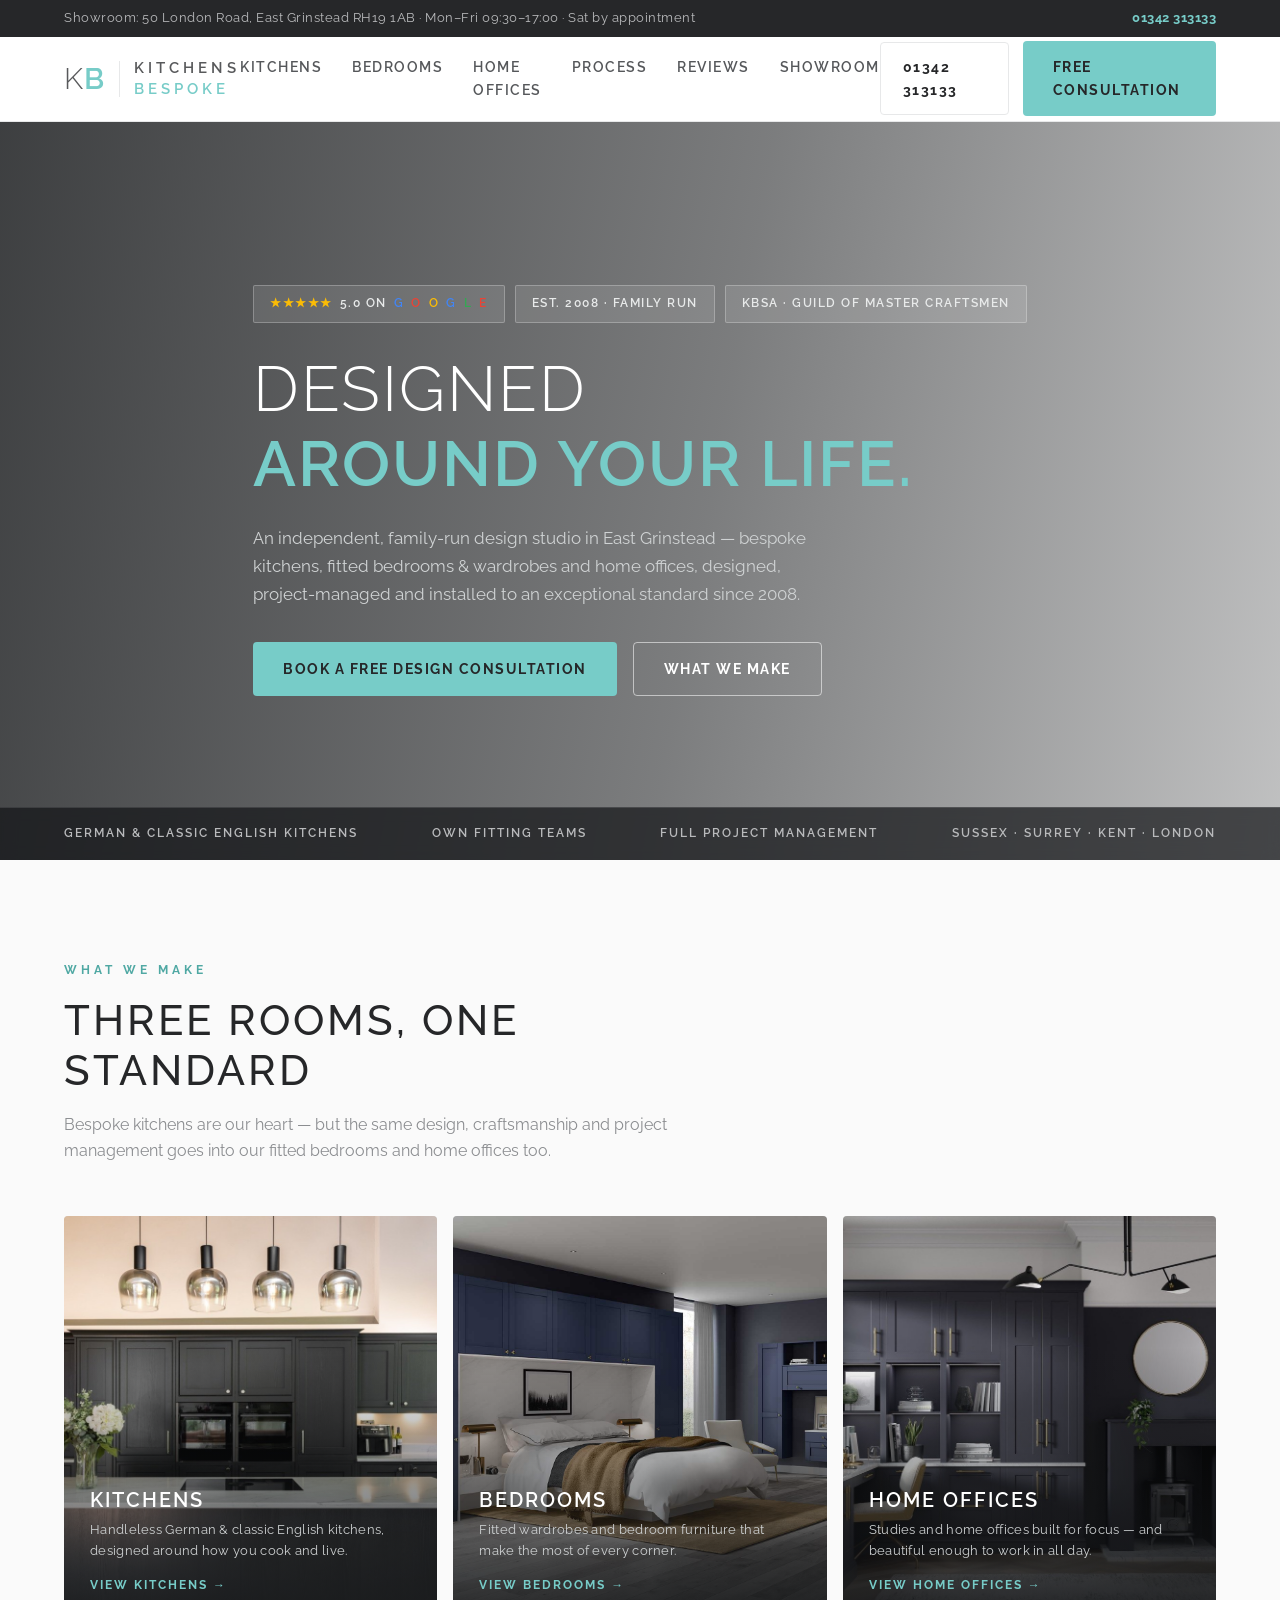
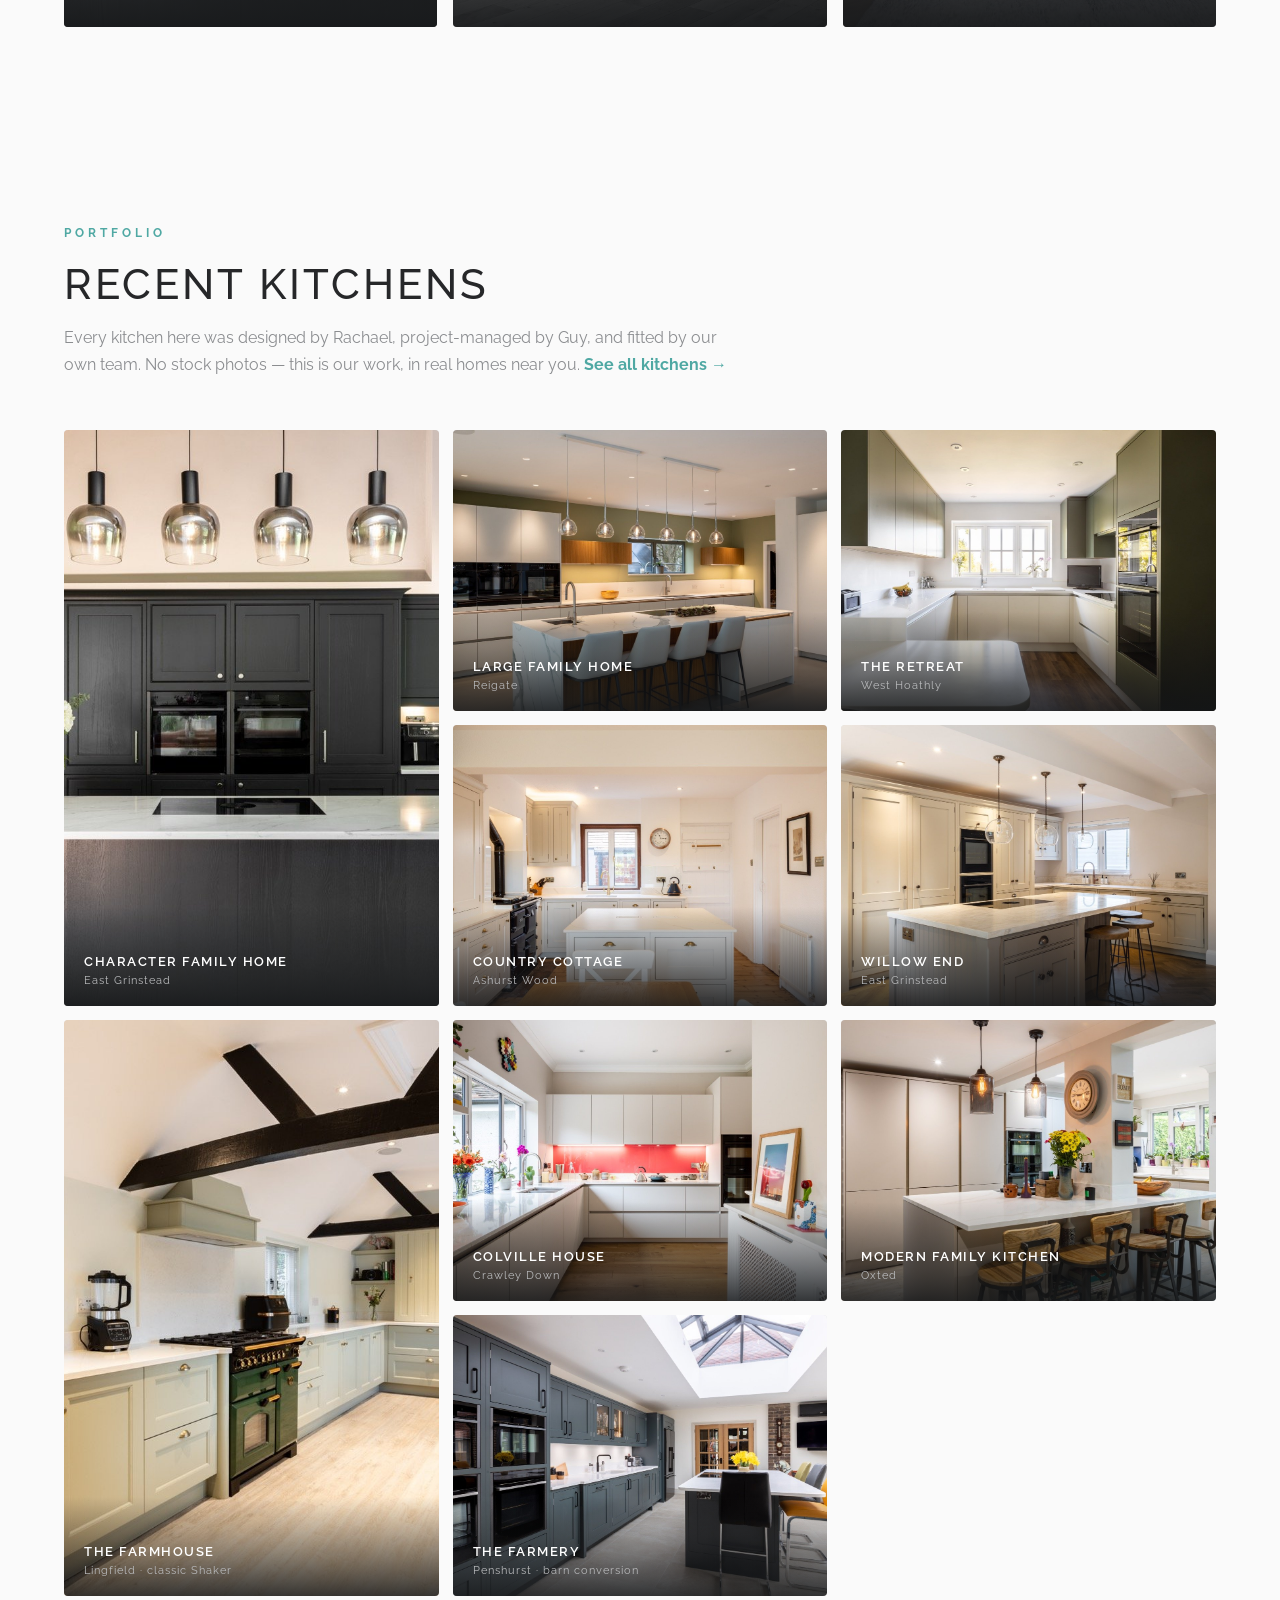
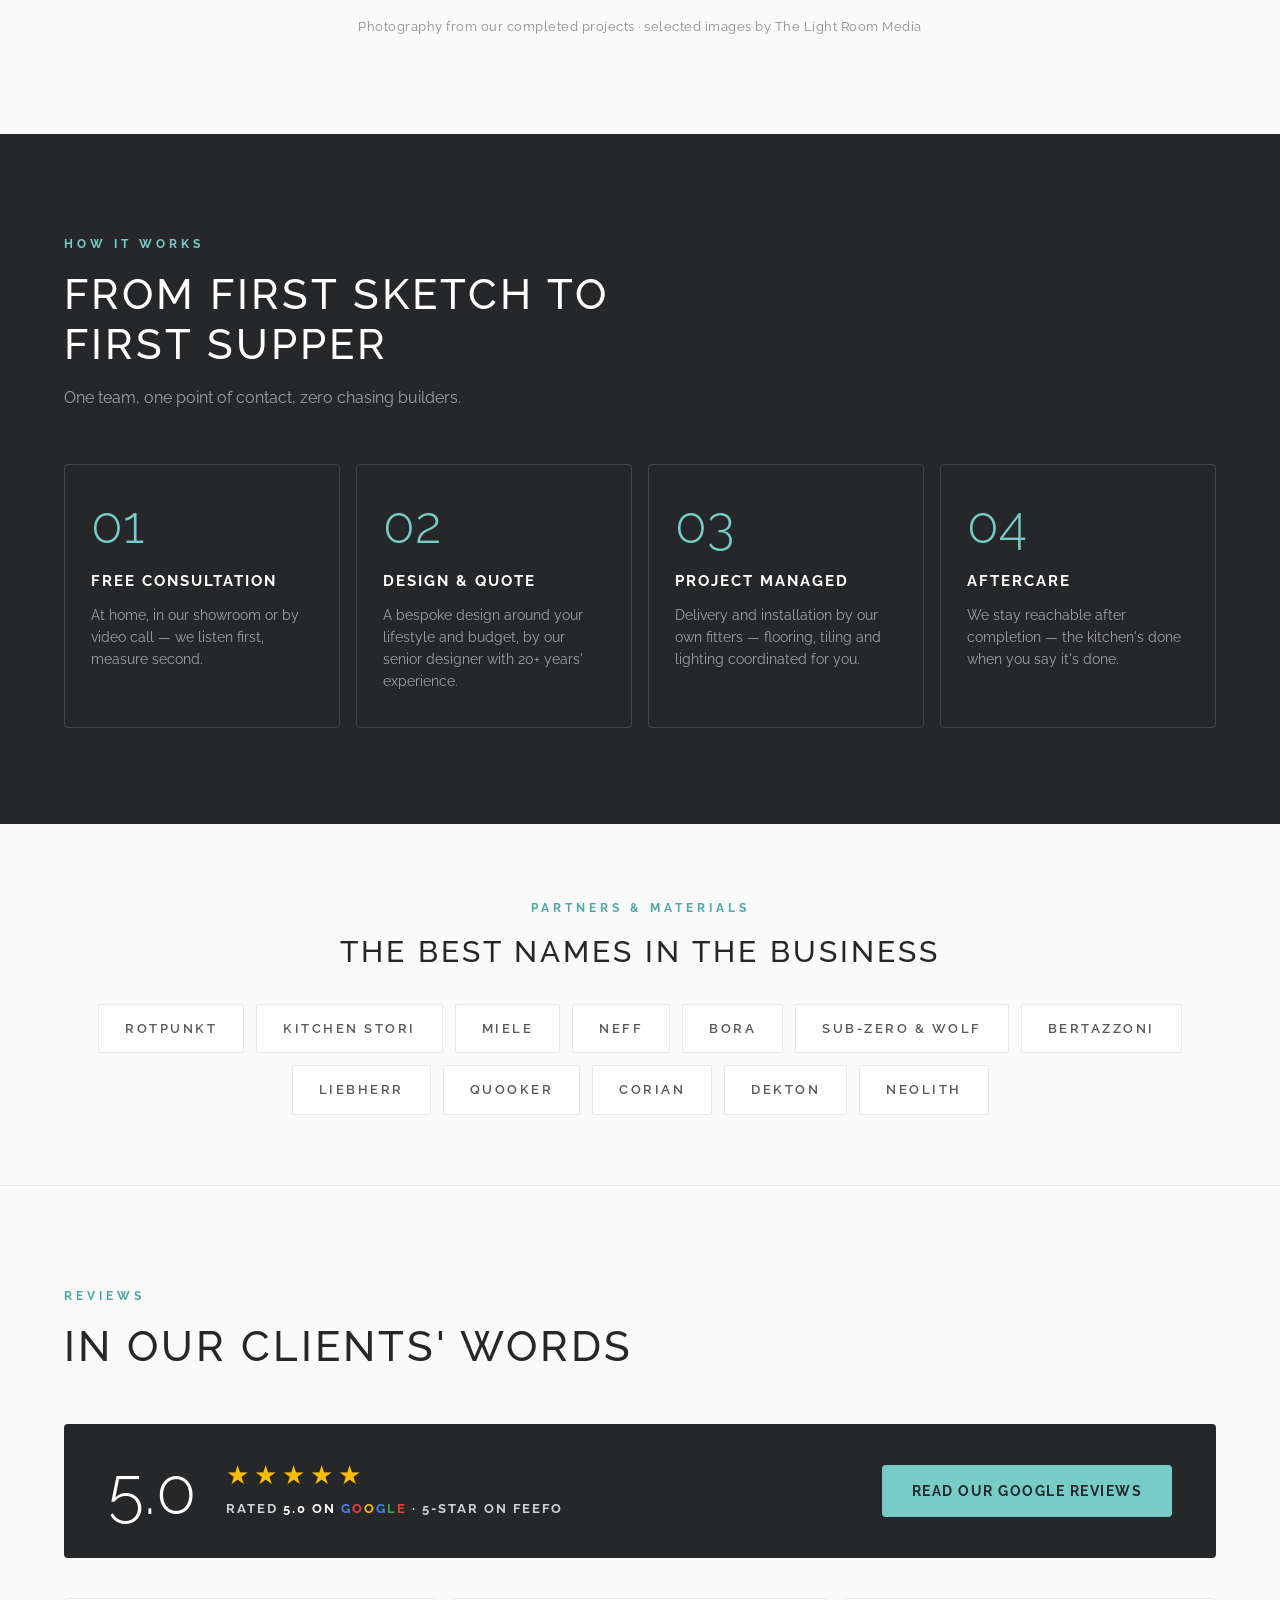
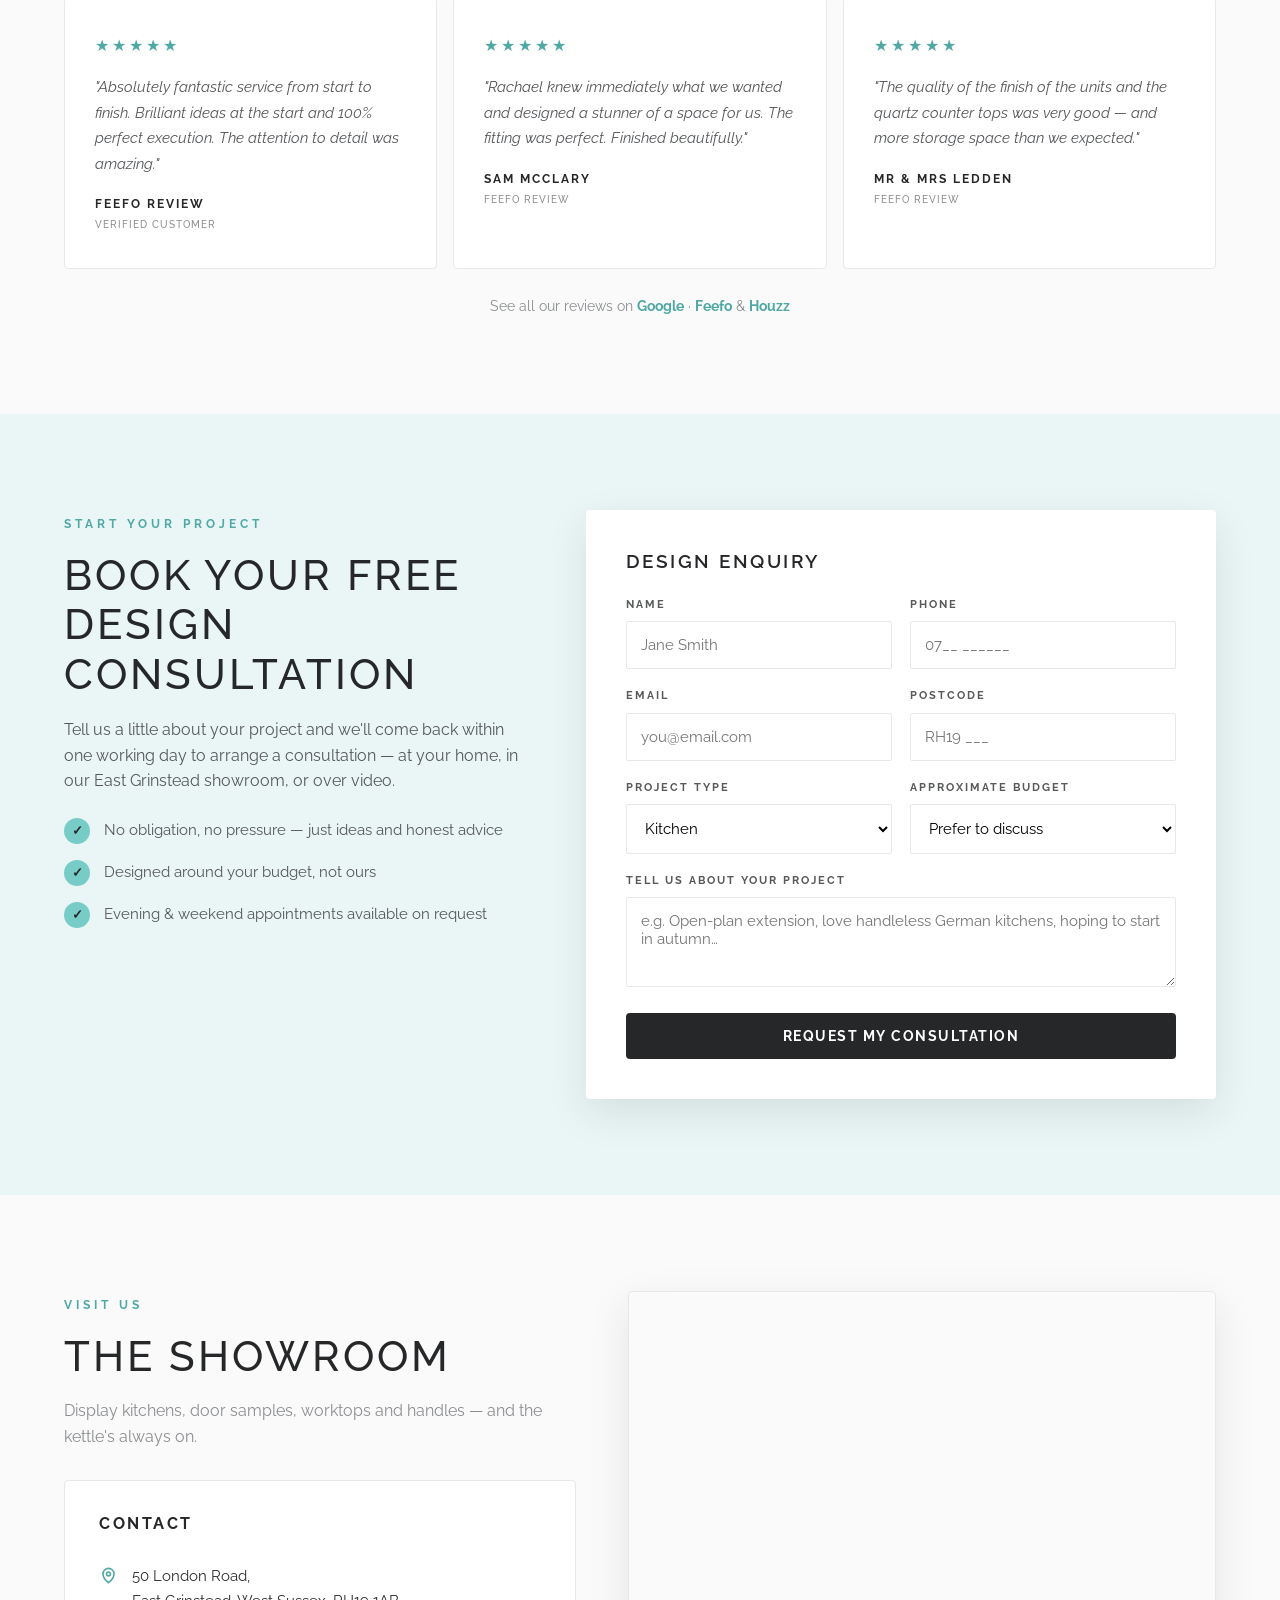
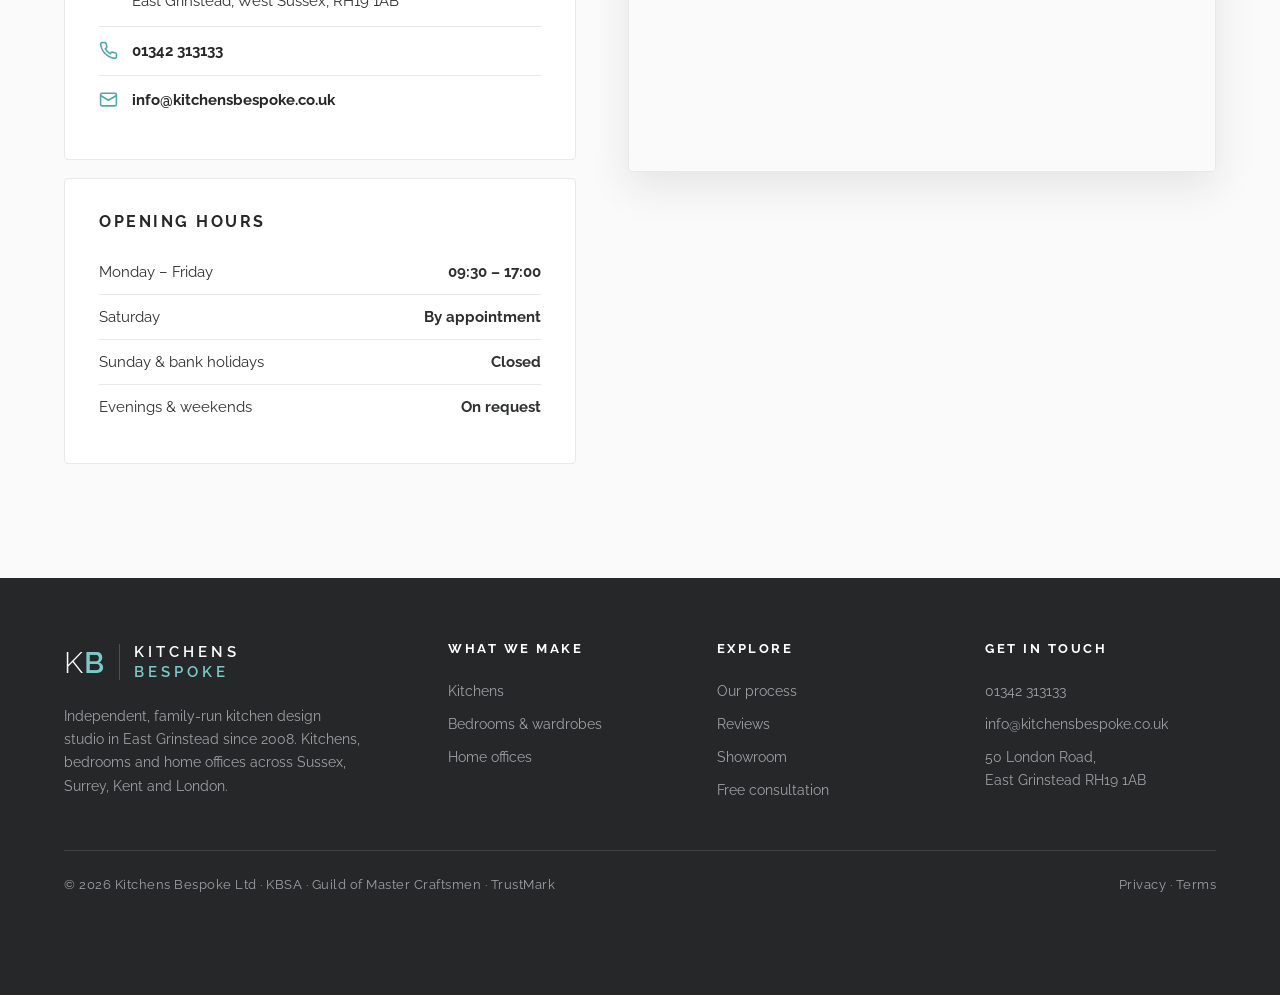
==== commit 85aa7b70: "Surface the 5.0 Google rating: hero badge + reviews highlight Hero rating badge now reads '5.0 on Go" ====
--- a/index.html
+++ b/index.html
@@ -82,7 +82,7 @@
   <div class="veil"></div>
   <div class="container">
     <div class="badge-row">
-      <span class="badge"><span class="star">★★★★★</span> Feefo reviews</span>
+      <a class="badge" href="https://www.google.com/maps/search/Kitchens+Bespoke+50+London+Road+East+Grinstead" target="_blank" rel="noopener"><span class="star gold">★★★★★</span> 5.0 on <span class="g">G</span><span class="o">o</span><span class="g2">o</span><span class="g">g</span><span class="b">l</span><span class="o">e</span></a>
       <span class="badge">Est. 2008 · Family run</span>
       <span class="badge">KBSA · Guild of Master Craftsmen</span>
     </div>
@@ -191,12 +191,20 @@
       <span class="kicker">Reviews</span>
       <h2>In our clients' words</h2>
     </div>
+    <div class="rating-highlight reveal">
+      <div class="score">5.0</div>
+      <div class="mid">
+        <div class="stars">★★★★★</div>
+        <div class="lbl">Rated <b>5.0 on <span class="gmark"><span class="g">G</span><span class="o">o</span><span class="y">o</span><span class="g">g</span><span class="gr">l</span><span class="o">e</span></span></b> · 5-star on Feefo</div>
+      </div>
+      <div class="cta"><a class="btn btn-teal" href="https://www.google.com/maps/search/Kitchens+Bespoke+50+London+Road+East+Grinstead" target="_blank" rel="noopener">Read our Google reviews</a></div>
+    </div>
     <div class="reviews-grid">
       <div class="review-card reveal"><div class="stars">★★★★★</div><p>"Absolutely fantastic service from start to finish. Brilliant ideas at the start and 100% perfect execution. The attention to detail was amazing."</p><div class="who">Feefo review<small>Verified customer</small></div></div>
       <div class="review-card reveal"><div class="stars">★★★★★</div><p>"Rachael knew immediately what we wanted and designed a stunner of a space for us. The fitting was perfect. Finished beautifully."</p><div class="who">Sam McClary<small>Feefo review</small></div></div>
       <div class="review-card reveal"><div class="stars">★★★★★</div><p>"The quality of the finish of the units and the quartz counter tops was very good — and more storage space than we expected."</p><div class="who">Mr &amp; Mrs Ledden<small>Feefo review</small></div></div>
     </div>
-    <p class="review-cta">Read all our independent reviews on <a href="https://www.feefo.com/en-GB/reviews/kitchens-bespoke" target="_blank" rel="noopener">Feefo</a> · find us on <a href="https://www.google.com/maps/search/Kitchens+Bespoke+50+London+Road+East+Grinstead" target="_blank" rel="noopener">Google</a> &amp; <a href="https://www.houzz.co.uk/professionals/kitchen-designers/kitchens-bespoke-ltd-pfvwgb-pf~1670178298" target="_blank" rel="noopener">Houzz</a></p>
+    <p class="review-cta">See all our reviews on <a href="https://www.google.com/maps/search/Kitchens+Bespoke+50+London+Road+East+Grinstead" target="_blank" rel="noopener">Google</a> · <a href="https://www.feefo.com/en-GB/reviews/kitchens-bespoke" target="_blank" rel="noopener">Feefo</a> &amp; <a href="https://www.houzz.co.uk/professionals/kitchen-designers/kitchens-bespoke-ltd-pfvwgb-pf~1670178298" target="_blank" rel="noopener">Houzz</a></p>
   </div>
 </section>
 
--- a/styles.css
+++ b/styles.css
@@ -90,6 +90,10 @@
 .badge-row{display:flex;flex-wrap:wrap;gap:10px;margin-bottom:28px}
 .badge{display:inline-flex;align-items:center;gap:7px;background:rgba(255,255,255,.1);border:1px solid rgba(255,255,255,.25);border-radius:2px;padding:8px 16px;font-size:12px;font-weight:600;letter-spacing:1.5px;text-transform:uppercase;color:#e8eaea}
 .badge .star{color:var(--teal)}
+a.badge{transition:.2s;cursor:pointer}
+a.badge:hover{background:rgba(255,255,255,.18);border-color:var(--teal)}
+a.badge .g{color:#4285F4}a.badge .o{color:#EA4335}a.badge .g2{color:#FBBC05}a.badge .b{color:#34A853}
+.badge .gold{color:#fbbc05}
 .hero h1{font-size:clamp(36px,5vw,64px);color:#fff;font-weight:300;letter-spacing:2px;text-transform:uppercase;max-width:820px}
 .hero h1 b{font-weight:600;color:var(--teal)}
 .hero .sub{margin:22px 0 34px;color:#cfd2d3;font-size:17px;max-width:560px;font-weight:400}
@@ -172,6 +176,16 @@
 @media(max-width:960px){.reviews-grid{grid-template-columns:1fr}}
 .review-cta{margin-top:26px;text-align:center;font-size:14px;color:var(--muted)}
 .review-cta a{color:var(--teal-deep);font-weight:700}
+/* google rating highlight */
+.rating-highlight{display:flex;align-items:center;gap:30px;flex-wrap:wrap;background:var(--black);color:#fff;border-radius:var(--radius);padding:34px 44px;margin-bottom:40px}
+.rating-highlight .score{font-size:66px;font-weight:300;line-height:1;color:#fff}
+.rating-highlight .mid .stars{font-size:26px;letter-spacing:5px;color:#fbbc05;line-height:1}
+.rating-highlight .mid .lbl{font-size:13px;letter-spacing:2px;text-transform:uppercase;font-weight:700;color:#cfd2d3;margin-top:10px}
+.rating-highlight .mid .lbl b{color:#fff}
+.rating-highlight .cta{margin-left:auto}
+.rating-highlight .gmark{font-weight:700}
+.rating-highlight .gmark .g{color:#4285F4}.rating-highlight .gmark .o{color:#EA4335}.rating-highlight .gmark .y{color:#FBBC05}.rating-highlight .gmark .gr{color:#34A853}
+@media(max-width:720px){.rating-highlight{padding:28px 26px;gap:20px}.rating-highlight .cta{margin-left:0;width:100%}.rating-highlight .cta .btn{width:100%}}
 
 /* consultation form */
 .consult{background:var(--teal-pale)}
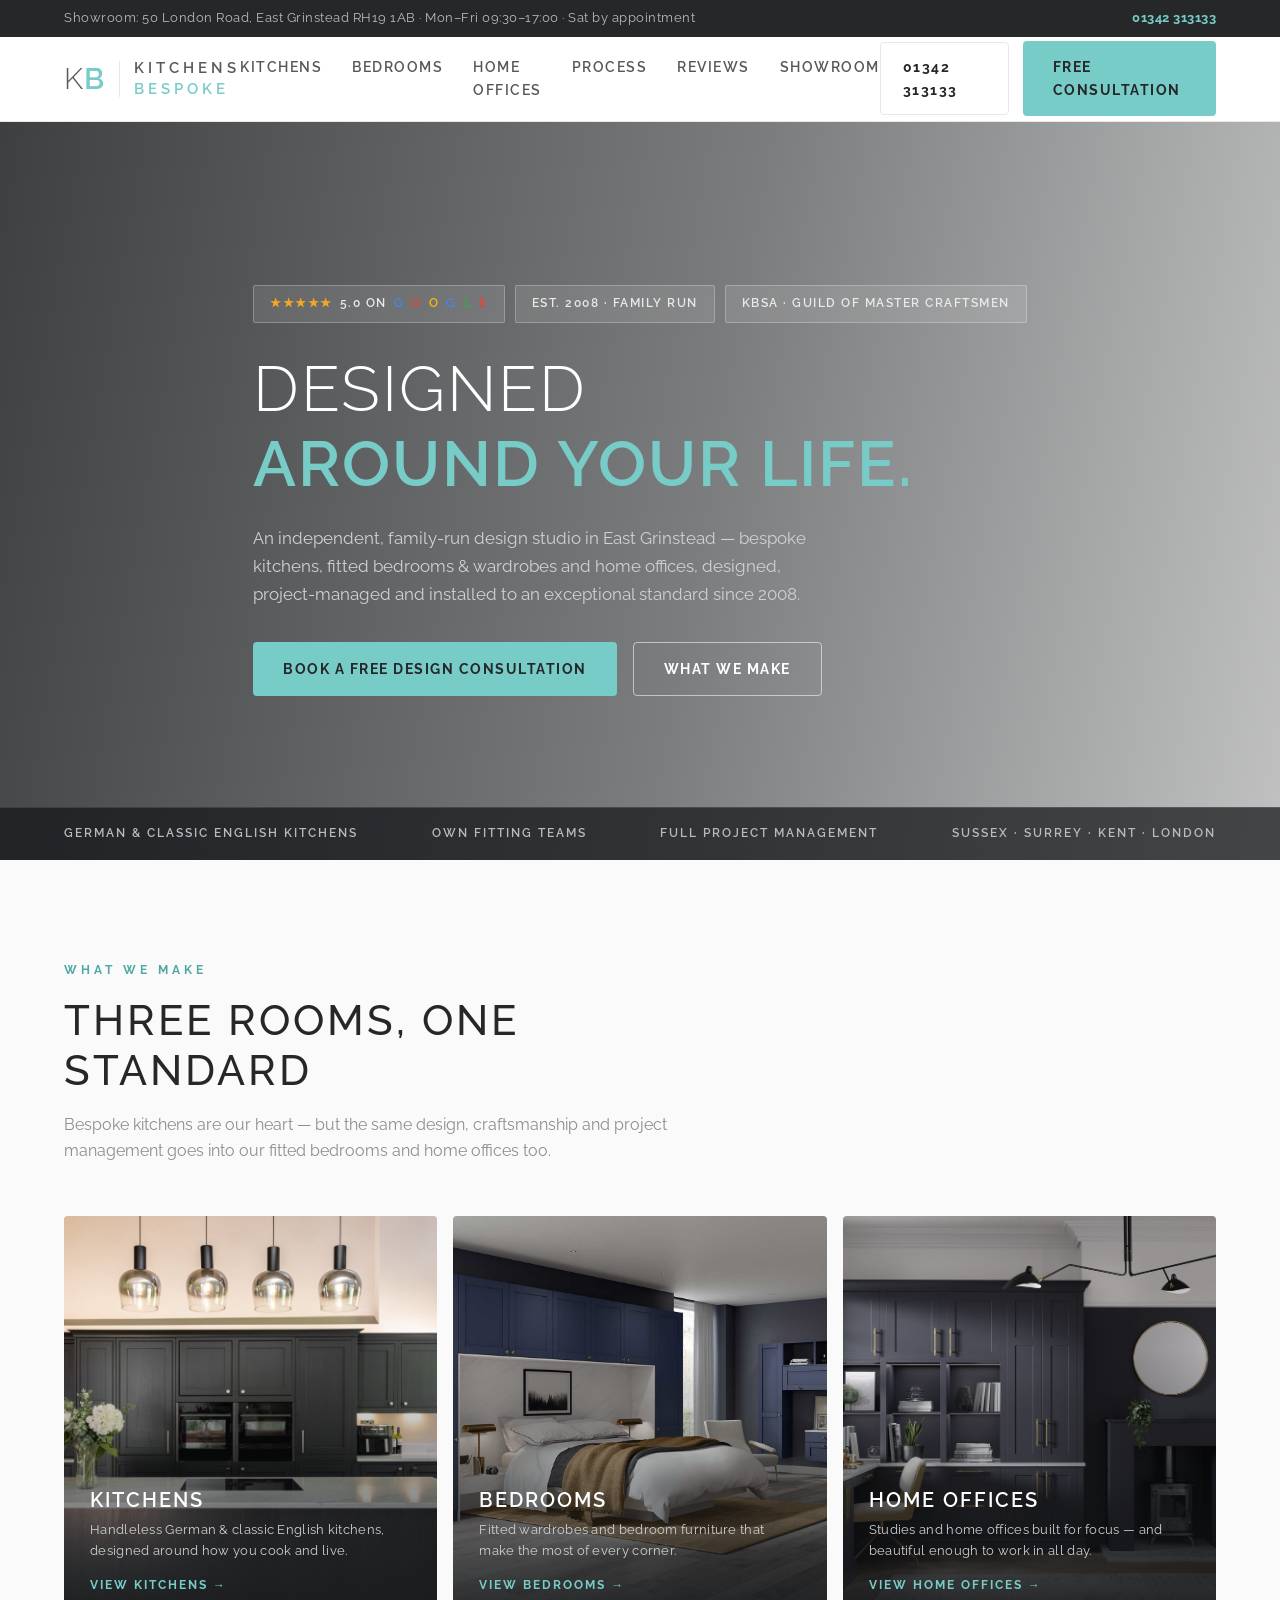
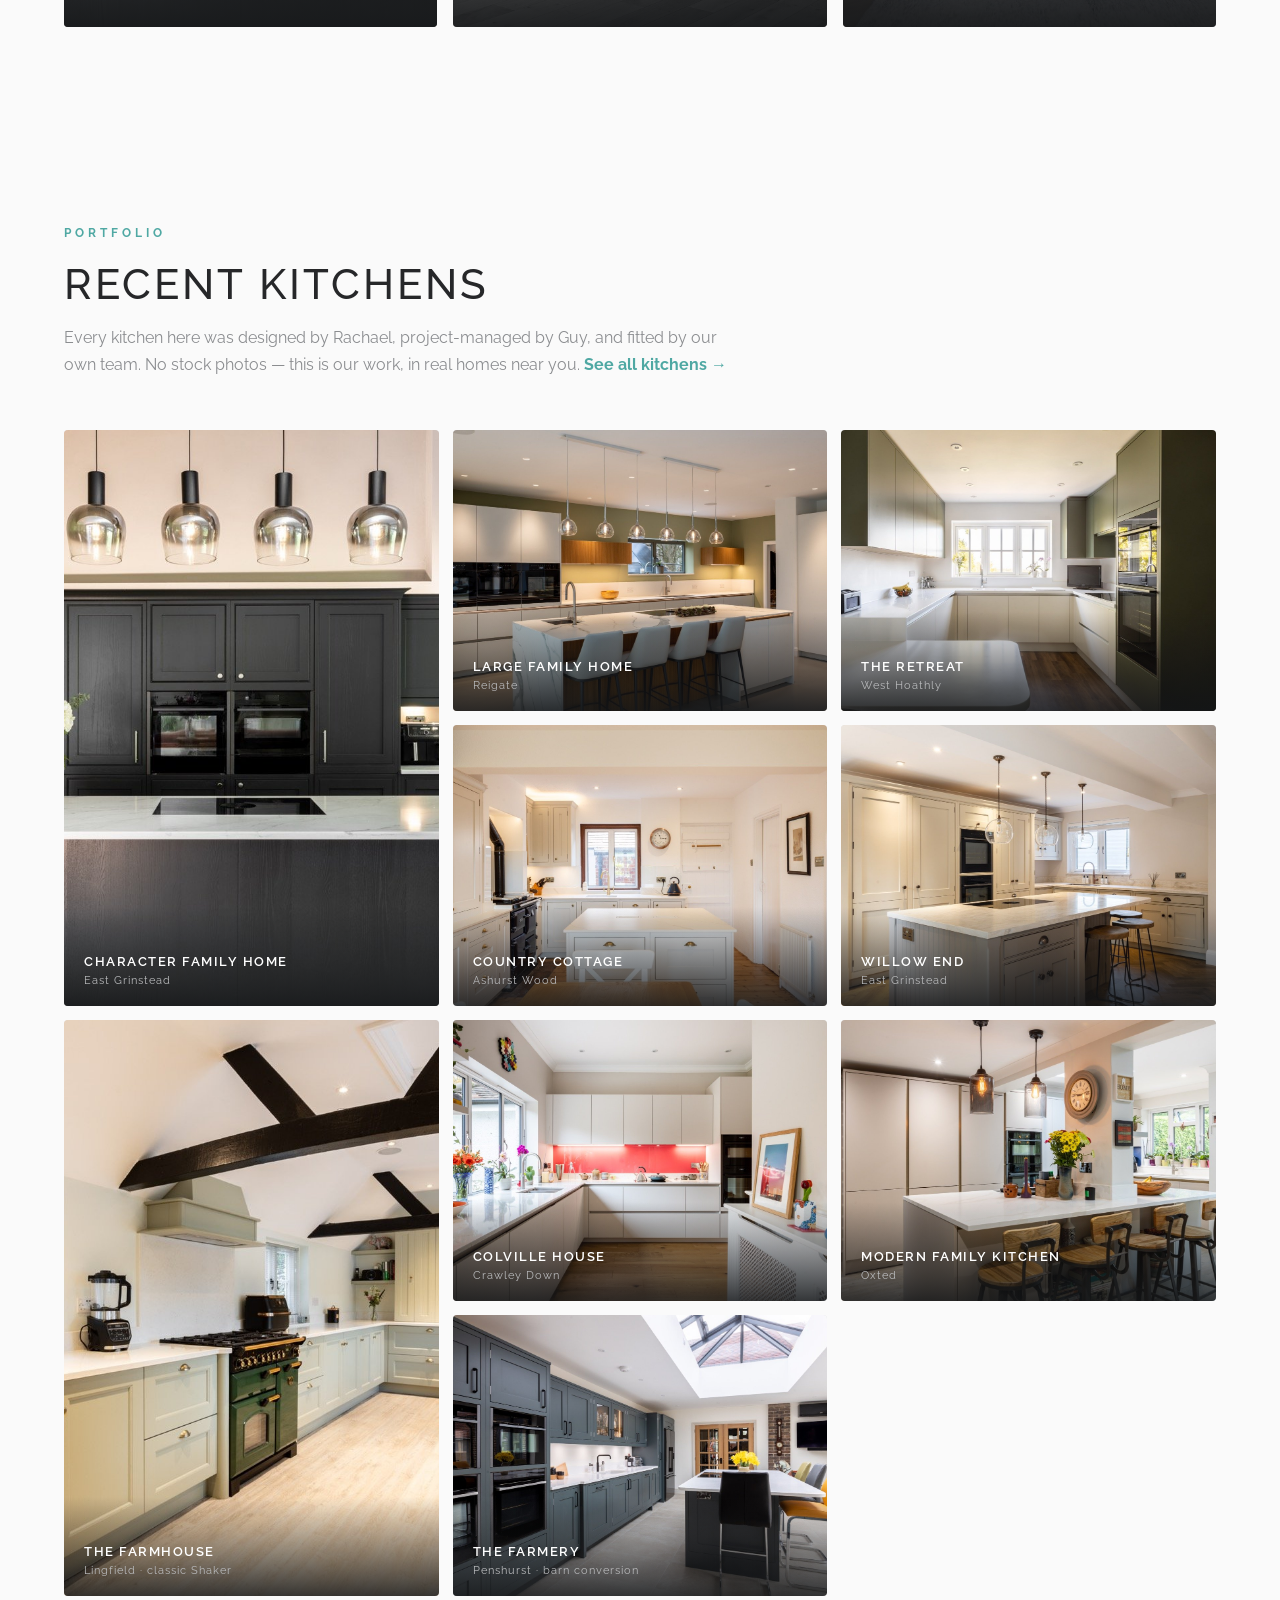
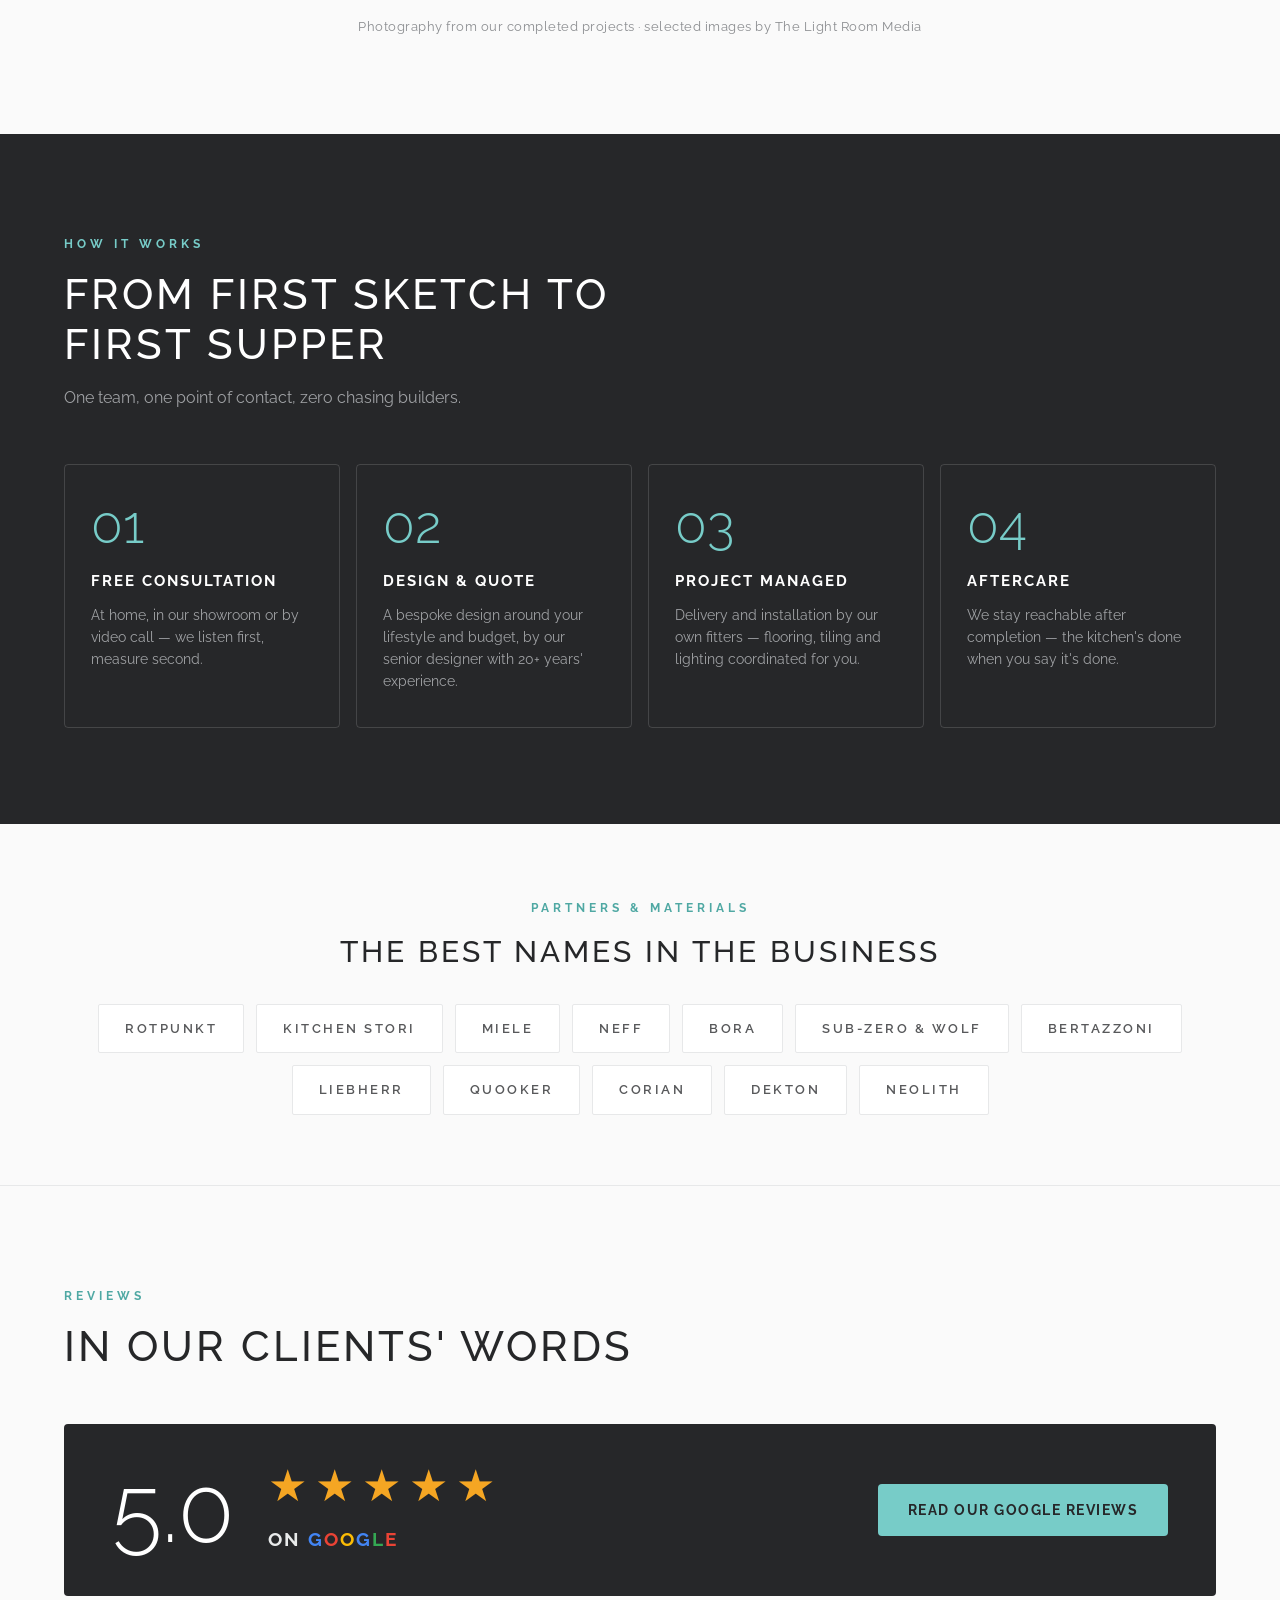
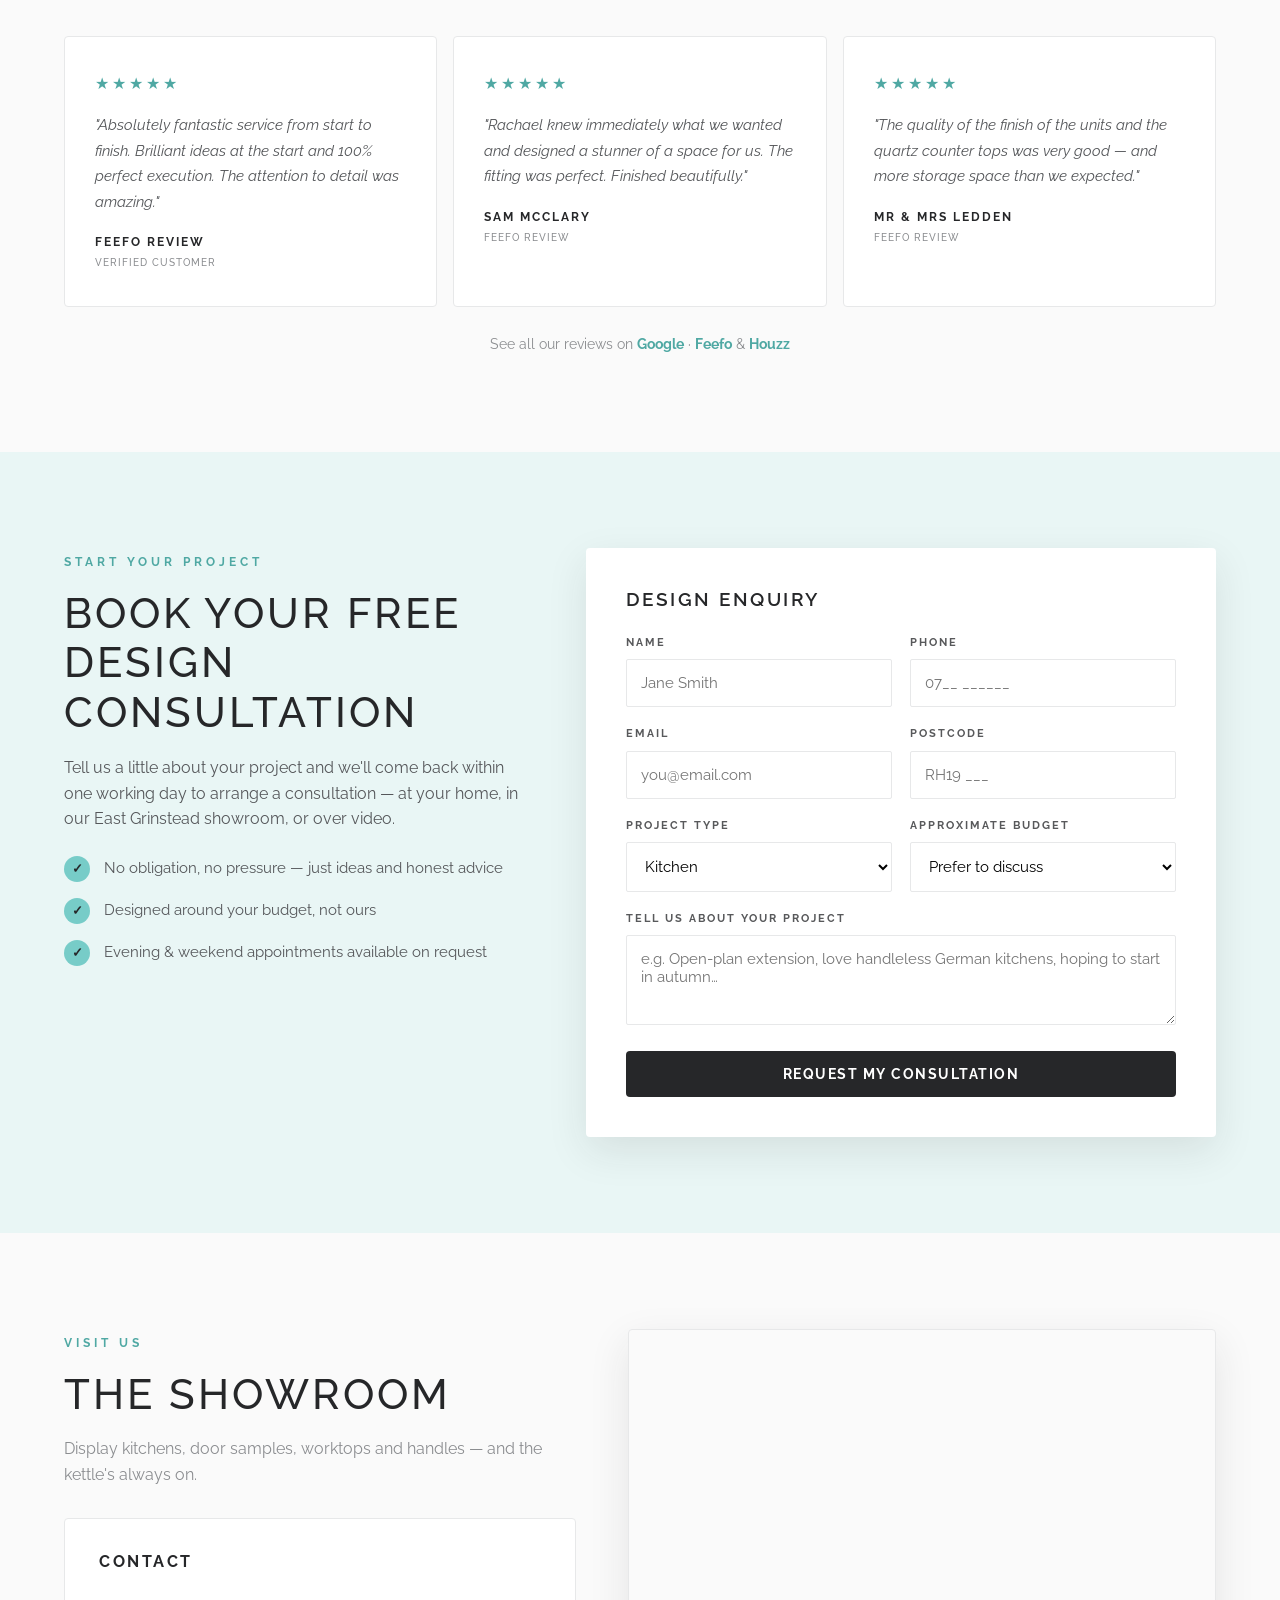
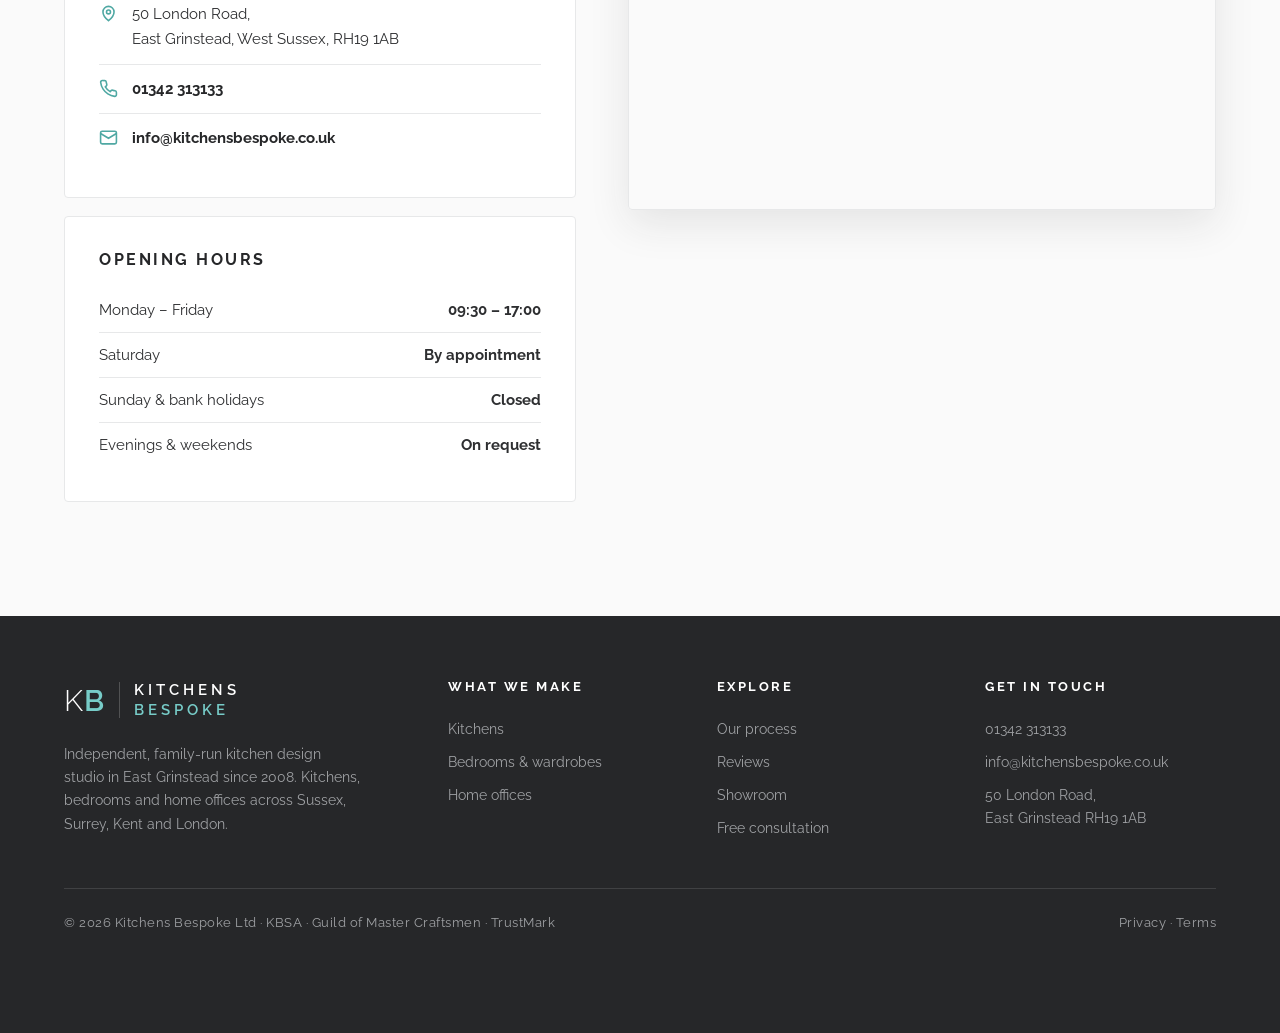
==== commit 845eeb45: "Single-line hero badge, yellow-orange stars, bigger reviews rating Keep the hero Google badge on one" ====
--- a/index.html
+++ b/index.html
@@ -195,7 +195,7 @@
       <div class="score">5.0</div>
       <div class="mid">
         <div class="stars">★★★★★</div>
-        <div class="lbl">Rated <b>5.0 on <span class="gmark"><span class="g">G</span><span class="o">o</span><span class="y">o</span><span class="g">g</span><span class="gr">l</span><span class="o">e</span></span></b> · 5-star on Feefo</div>
+        <div class="lbl">on <span class="gmark"><span class="g">G</span><span class="o">o</span><span class="y">o</span><span class="g">g</span><span class="gr">l</span><span class="o">e</span></span></div>
       </div>
       <div class="cta"><a class="btn btn-teal" href="https://www.google.com/maps/search/Kitchens+Bespoke+50+London+Road+East+Grinstead" target="_blank" rel="noopener">Read our Google reviews</a></div>
     </div>
--- a/styles.css
+++ b/styles.css
@@ -90,10 +90,10 @@
 .badge-row{display:flex;flex-wrap:wrap;gap:10px;margin-bottom:28px}
 .badge{display:inline-flex;align-items:center;gap:7px;background:rgba(255,255,255,.1);border:1px solid rgba(255,255,255,.25);border-radius:2px;padding:8px 16px;font-size:12px;font-weight:600;letter-spacing:1.5px;text-transform:uppercase;color:#e8eaea}
 .badge .star{color:var(--teal)}
-a.badge{transition:.2s;cursor:pointer}
+a.badge{transition:.2s;cursor:pointer;white-space:nowrap}
 a.badge:hover{background:rgba(255,255,255,.18);border-color:var(--teal)}
 a.badge .g{color:#4285F4}a.badge .o{color:#EA4335}a.badge .g2{color:#FBBC05}a.badge .b{color:#34A853}
-.badge .gold{color:#fbbc05}
+.badge .gold{color:#f5a623}
 .hero h1{font-size:clamp(36px,5vw,64px);color:#fff;font-weight:300;letter-spacing:2px;text-transform:uppercase;max-width:820px}
 .hero h1 b{font-weight:600;color:var(--teal)}
 .hero .sub{margin:22px 0 34px;color:#cfd2d3;font-size:17px;max-width:560px;font-weight:400}
@@ -177,10 +177,10 @@
 .review-cta{margin-top:26px;text-align:center;font-size:14px;color:var(--muted)}
 .review-cta a{color:var(--teal-deep);font-weight:700}
 /* google rating highlight */
-.rating-highlight{display:flex;align-items:center;gap:30px;flex-wrap:wrap;background:var(--black);color:#fff;border-radius:var(--radius);padding:34px 44px;margin-bottom:40px}
-.rating-highlight .score{font-size:66px;font-weight:300;line-height:1;color:#fff}
-.rating-highlight .mid .stars{font-size:26px;letter-spacing:5px;color:#fbbc05;line-height:1}
-.rating-highlight .mid .lbl{font-size:13px;letter-spacing:2px;text-transform:uppercase;font-weight:700;color:#cfd2d3;margin-top:10px}
+.rating-highlight{display:flex;align-items:center;gap:34px;flex-wrap:wrap;background:var(--black);color:#fff;border-radius:var(--radius);padding:40px 48px;margin-bottom:40px}
+.rating-highlight .score{font-size:92px;font-weight:300;line-height:1;color:#fff}
+.rating-highlight .mid .stars{font-size:44px;letter-spacing:8px;color:#f5a623;line-height:1}
+.rating-highlight .mid .lbl{font-size:19px;letter-spacing:2px;text-transform:uppercase;font-weight:700;color:#e8eaea;margin-top:16px}
 .rating-highlight .mid .lbl b{color:#fff}
 .rating-highlight .cta{margin-left:auto}
 .rating-highlight .gmark{font-weight:700}
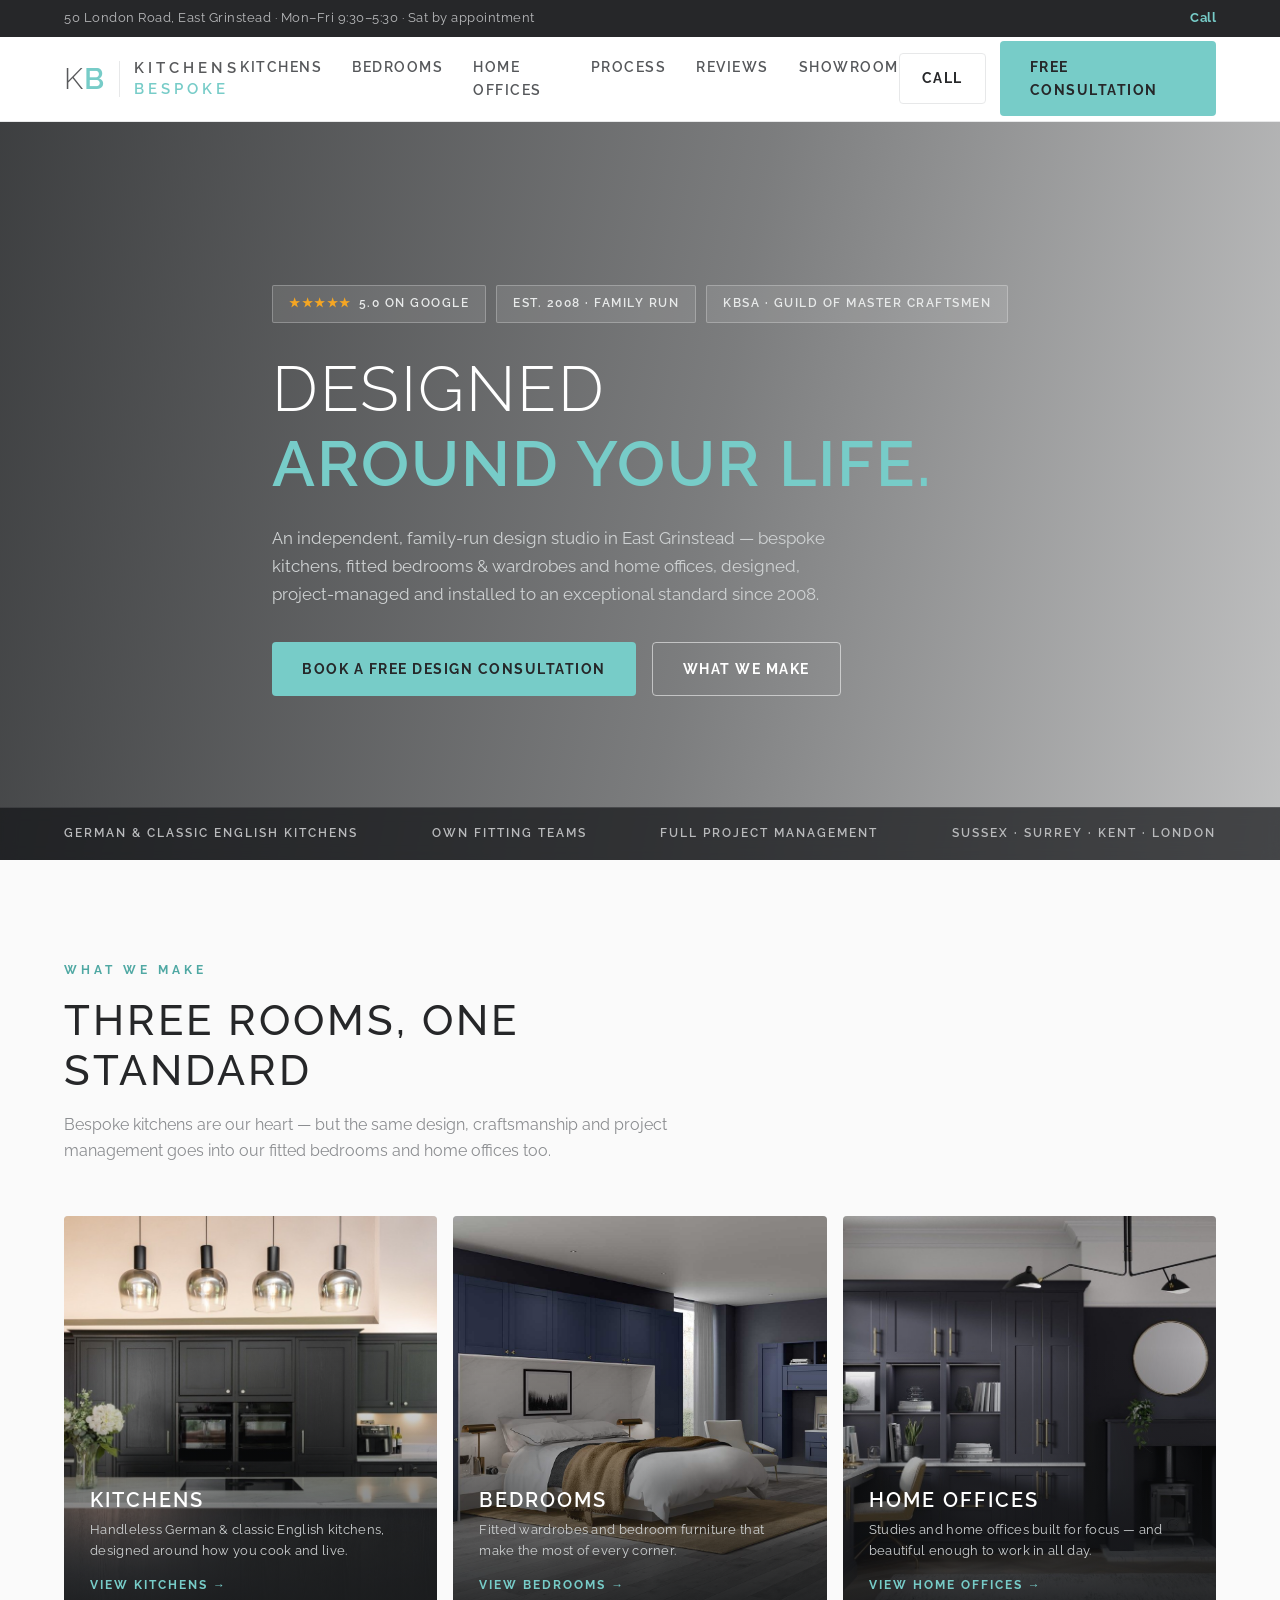
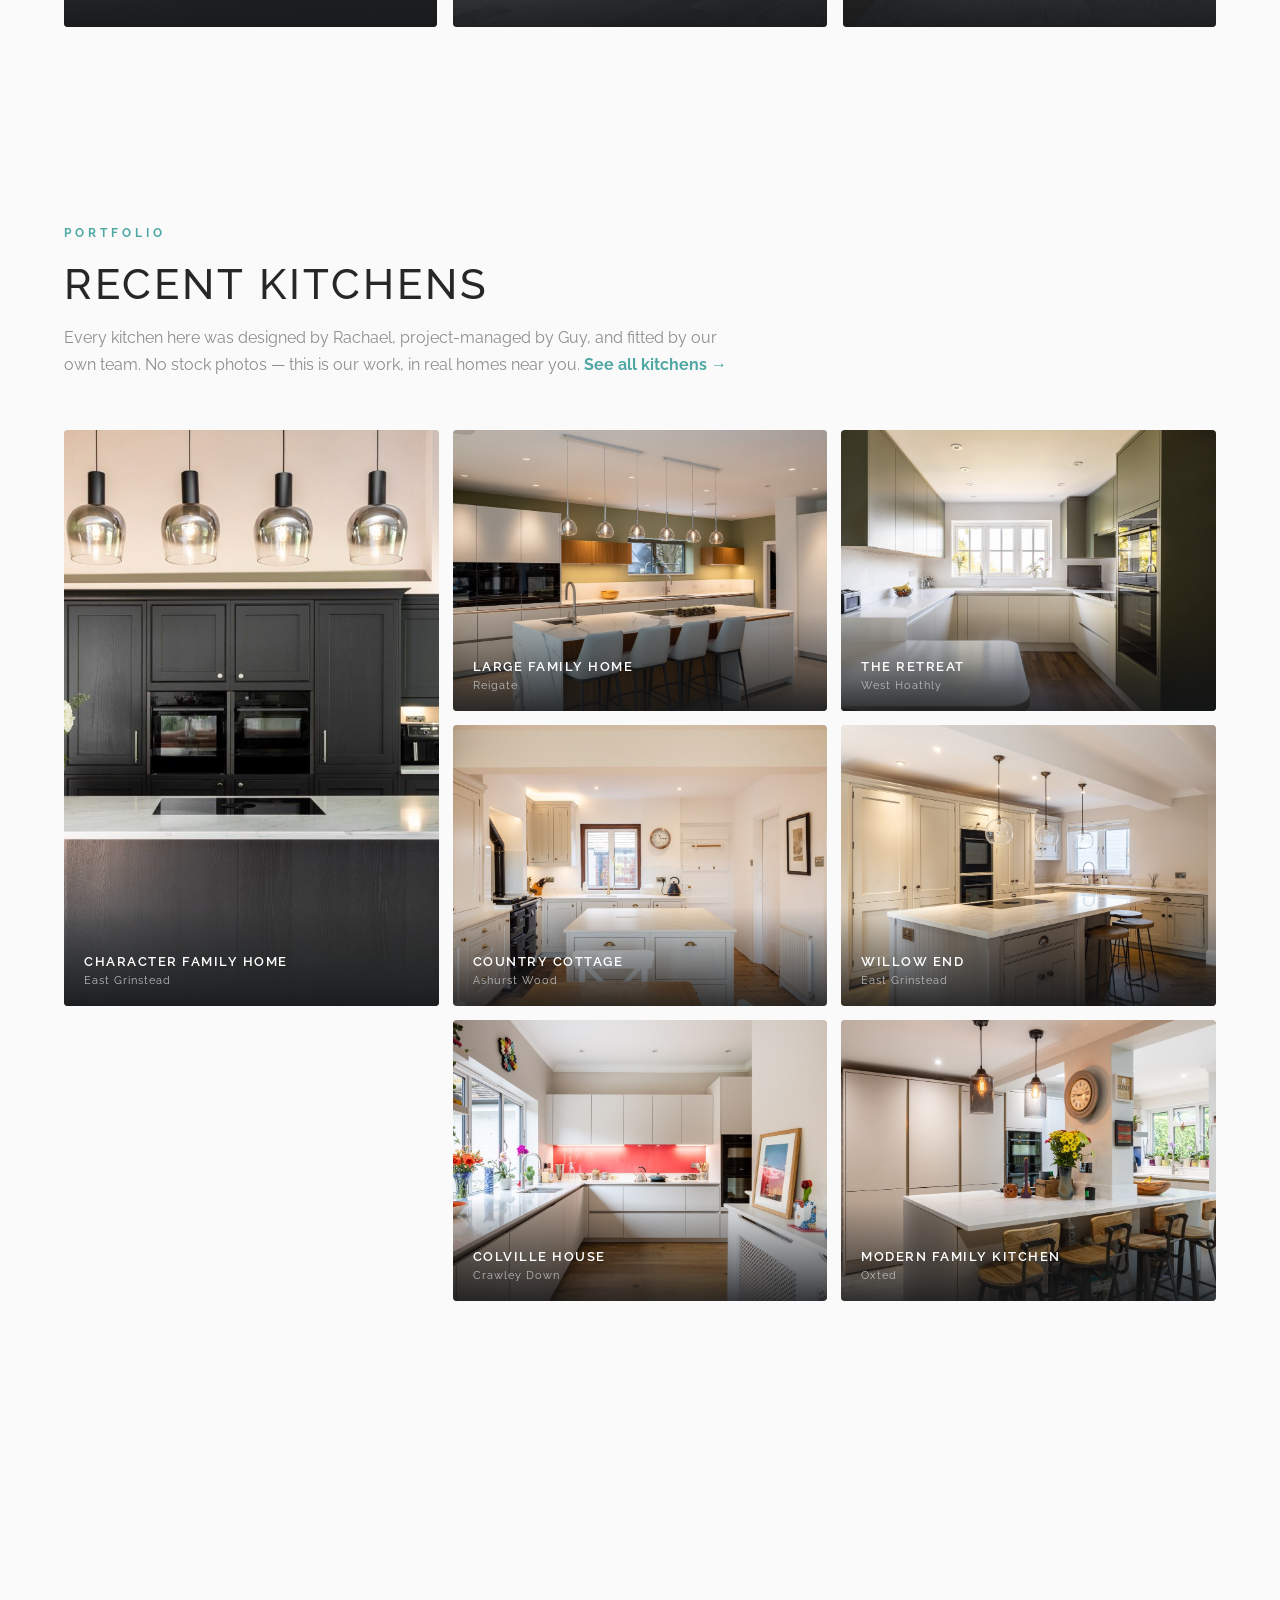
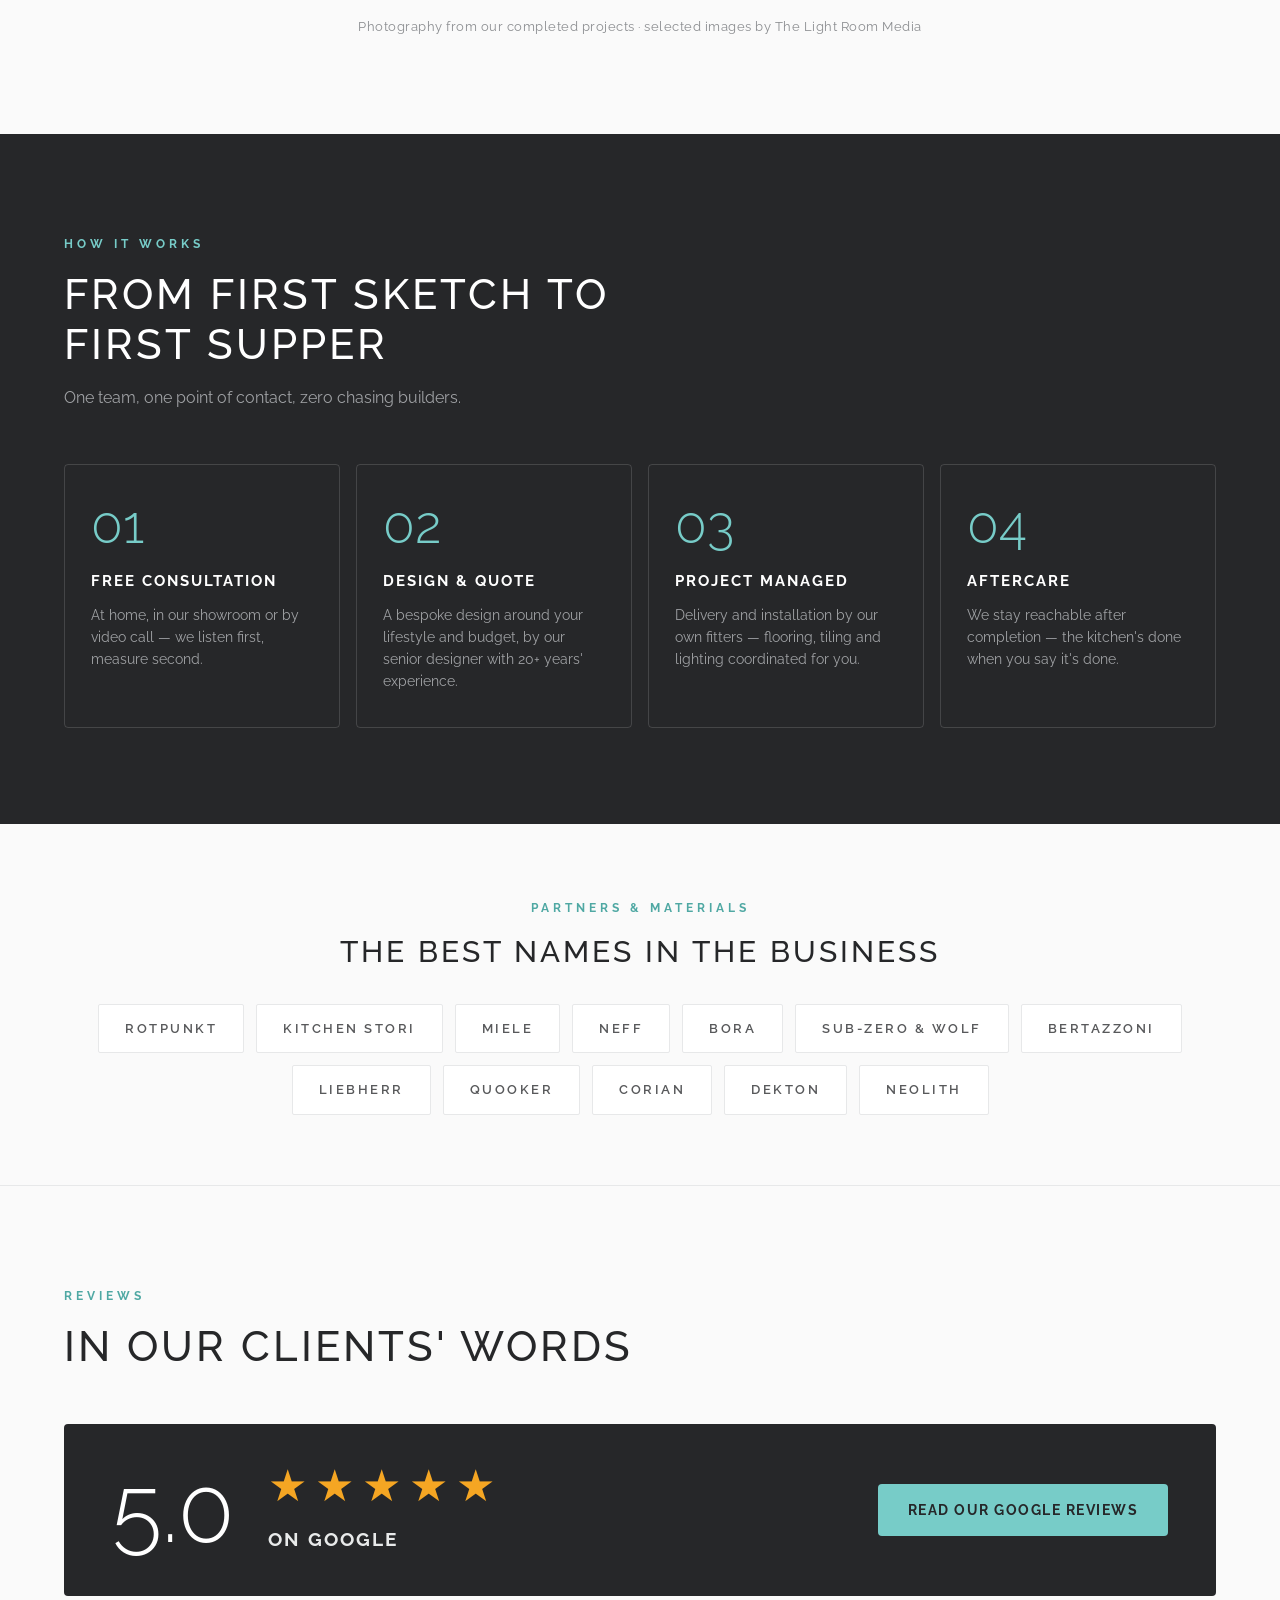
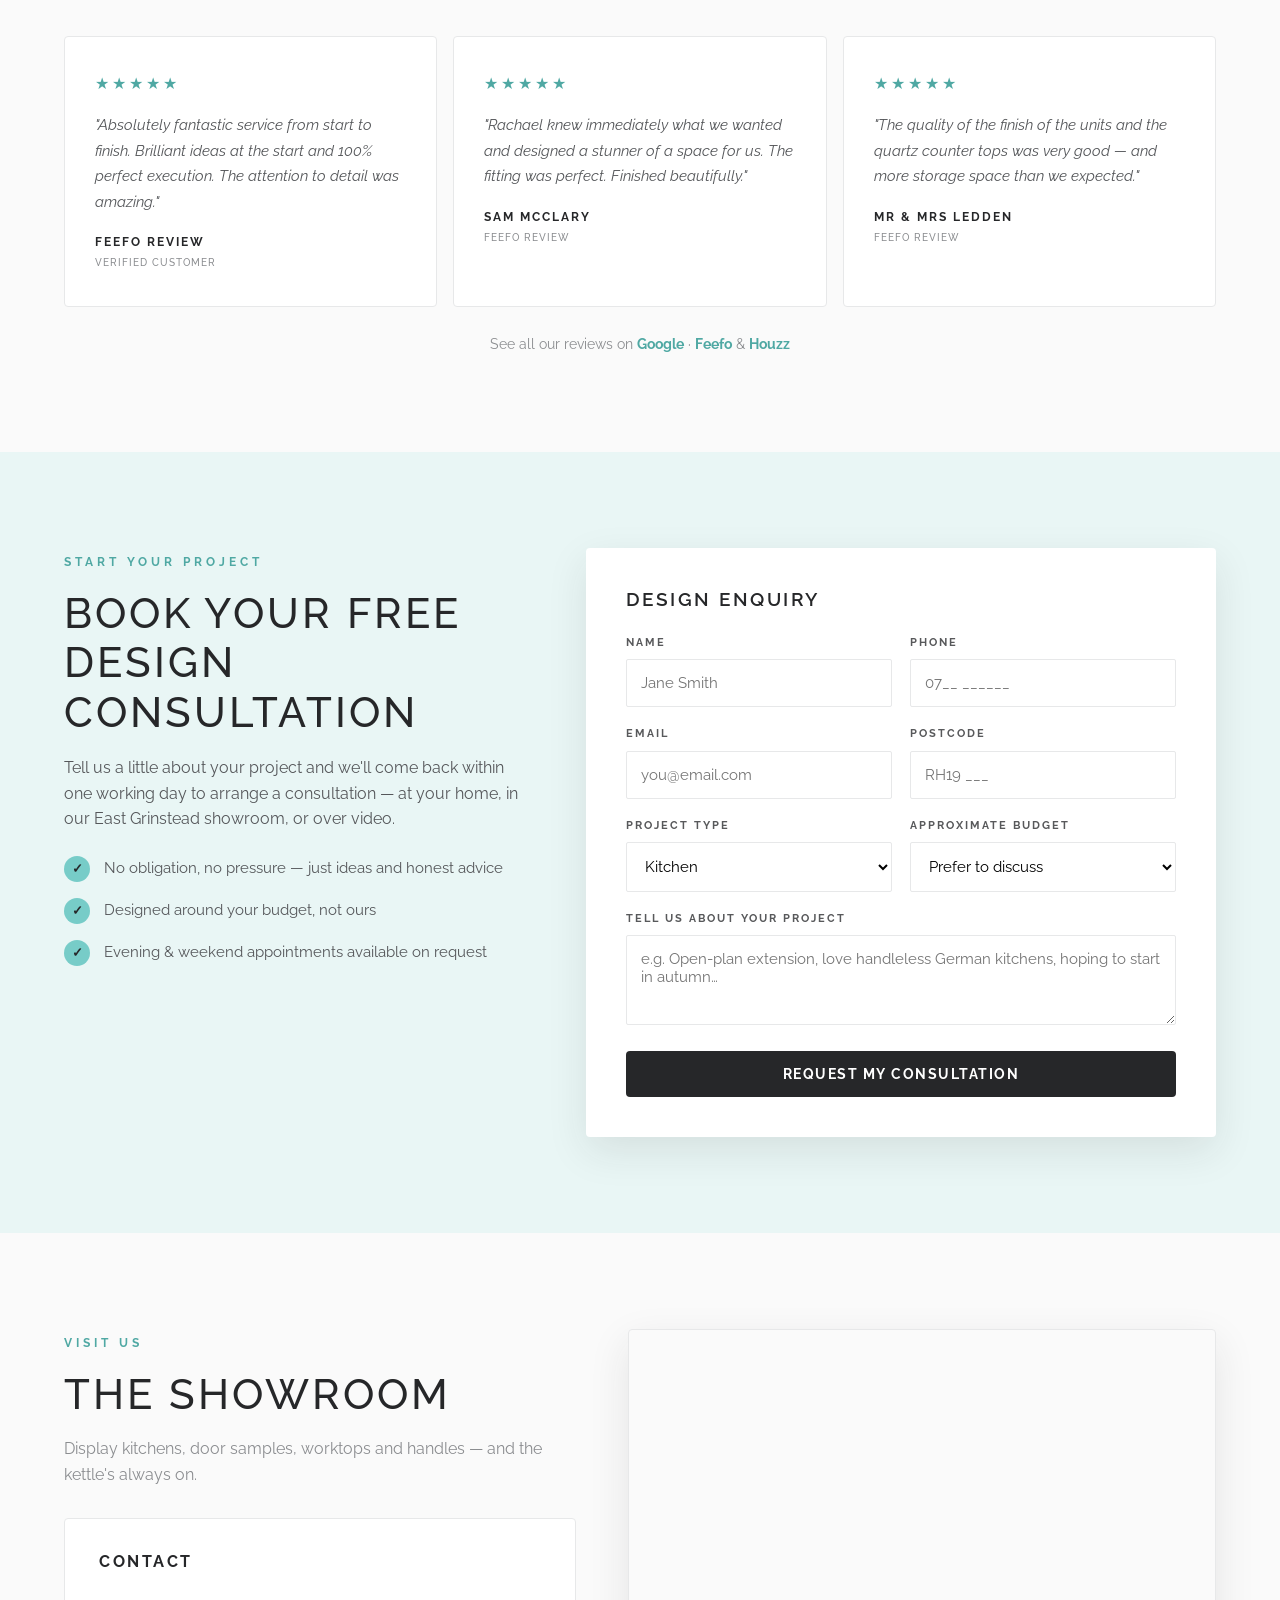
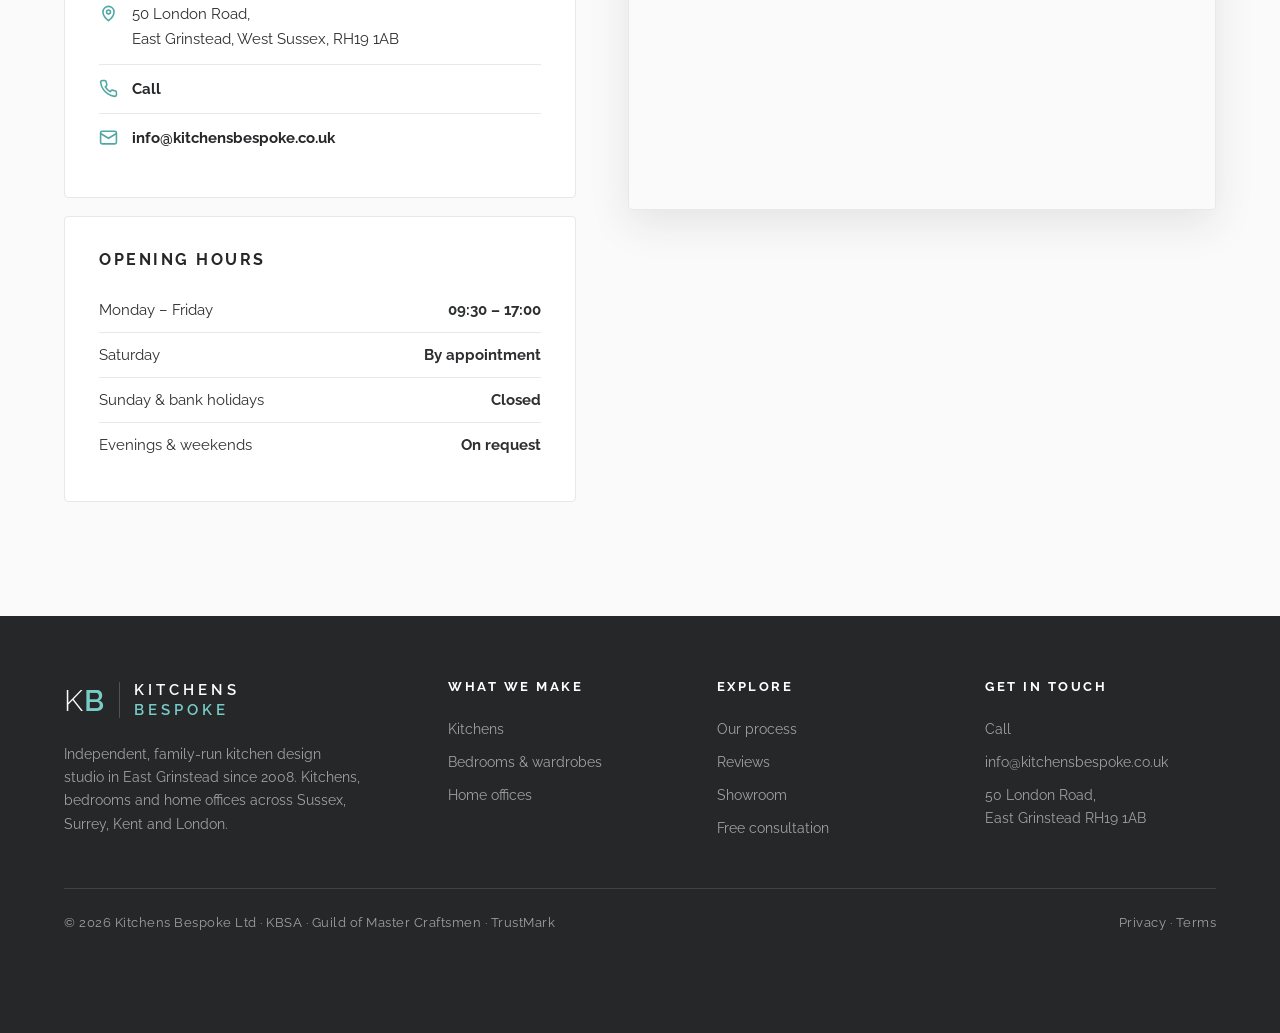
==== commit 791880af: "White Google text, one-line top bar (Call), tidier mobile header - Google shown plain white (no colo" ====
--- a/index.html
+++ b/index.html
@@ -43,8 +43,8 @@
 <!-- topbar -->
 <div class="topbar">
   <div class="container">
-    <div><span class="addr">Showroom: 50 London Road, East Grinstead RH19 1AB · </span>Mon–Fri 09:30–17:00 · Sat by appointment</div>
-    <a href="tel:+441342313133">01342 313133</a>
+    <div class="tb-info"><span class="addr">50 London Road, East Grinstead · </span>Mon–Fri 9:30–5:30 · Sat by appointment</div>
+    <a href="tel:+441342313133">Call</a>
   </div>
 </div>
 
@@ -65,7 +65,7 @@
       <a href="#showroom">Showroom</a>
     </nav>
     <div class="nav-cta">
-      <a class="btn btn-phone" href="tel:+441342313133">01342 313133</a>
+      <a class="btn btn-phone" href="tel:+441342313133">Call</a>
       <a class="btn btn-teal" href="#consult">Free Consultation</a>
       <button class="burger" id="burger" aria-label="Menu"><span></span><span></span><span></span></button>
     </div>
@@ -82,7 +82,7 @@
   <div class="veil"></div>
   <div class="container">
     <div class="badge-row">
-      <a class="badge" href="https://www.google.com/maps/search/Kitchens+Bespoke+50+London+Road+East+Grinstead" target="_blank" rel="noopener"><span class="star gold">★★★★★</span> 5.0 on <span class="g">G</span><span class="o">o</span><span class="g2">o</span><span class="g">g</span><span class="b">l</span><span class="o">e</span></a>
+      <a class="badge" href="https://www.google.com/maps/search/Kitchens+Bespoke+50+London+Road+East+Grinstead" target="_blank" rel="noopener"><span class="star gold">★★★★★</span> 5.0 on Google</a>
       <span class="badge">Est. 2008 · Family run</span>
       <span class="badge">KBSA · Guild of Master Craftsmen</span>
     </div>
@@ -195,7 +195,7 @@
       <div class="score">5.0</div>
       <div class="mid">
         <div class="stars">★★★★★</div>
-        <div class="lbl">on <span class="gmark"><span class="g">G</span><span class="o">o</span><span class="y">o</span><span class="g">g</span><span class="gr">l</span><span class="o">e</span></span></div>
+        <div class="lbl">on Google</div>
       </div>
       <div class="cta"><a class="btn btn-teal" href="https://www.google.com/maps/search/Kitchens+Bespoke+50+London+Road+East+Grinstead" target="_blank" rel="noopener">Read our Google reviews</a></div>
     </div>
@@ -252,7 +252,7 @@
       <div class="contact-card reveal">
         <h3>Contact</h3>
         <div class="contact-line"><svg width="19" height="19" viewBox="0 0 24 24" fill="none" stroke="#4fa8a3" stroke-width="2"><path d="M12 21s-7-5.5-7-11a7 7 0 0114 0c0 5.5-7 11-7 11z"/><circle cx="12" cy="10" r="2.5"/></svg><span>50 London Road,<br>East Grinstead, West Sussex, RH19 1AB</span></div>
-        <div class="contact-line"><svg width="19" height="19" viewBox="0 0 24 24" fill="none" stroke="#4fa8a3" stroke-width="2"><path d="M22 16.9v3a2 2 0 01-2.2 2 19.8 19.8 0 01-8.6-3.1 19.5 19.5 0 01-6-6A19.8 19.8 0 012.1 4.2 2 2 0 014.1 2h3a2 2 0 012 1.7c.1 1 .4 2 .7 2.9a2 2 0 01-.5 2.1L8 10a16 16 0 006 6l1.3-1.3a2 2 0 012.1-.5c.9.3 1.9.6 2.9.7a2 2 0 011.7 2z"/></svg><a href="tel:+441342313133">01342 313133</a></div>
+        <div class="contact-line"><svg width="19" height="19" viewBox="0 0 24 24" fill="none" stroke="#4fa8a3" stroke-width="2"><path d="M22 16.9v3a2 2 0 01-2.2 2 19.8 19.8 0 01-8.6-3.1 19.5 19.5 0 01-6-6A19.8 19.8 0 012.1 4.2 2 2 0 014.1 2h3a2 2 0 012 1.7c.1 1 .4 2 .7 2.9a2 2 0 01-.5 2.1L8 10a16 16 0 006 6l1.3-1.3a2 2 0 012.1-.5c.9.3 1.9.6 2.9.7a2 2 0 011.7 2z"/></svg><a href="tel:+441342313133">Call</a></div>
         <div class="contact-line"><svg width="19" height="19" viewBox="0 0 24 24" fill="none" stroke="#4fa8a3" stroke-width="2"><rect x="2" y="4" width="20" height="16" rx="2"/><path d="M22 7l-10 6L2 7"/></svg><a href="mailto:info@kitchensbespoke.co.uk">info@kitchensbespoke.co.uk</a></div>
       </div>
       <div class="contact-card reveal">
@@ -304,7 +304,7 @@
       <div>
         <h4>Get in touch</h4>
         <ul>
-          <li><a href="tel:+441342313133">01342 313133</a></li>
+          <li><a href="tel:+441342313133">Call</a></li>
           <li><a href="mailto:info@kitchensbespoke.co.uk">info@kitchensbespoke.co.uk</a></li>
           <li>50 London Road,<br>East Grinstead RH19 1AB</li>
         </ul>
--- a/styles.css
+++ b/styles.css
@@ -30,8 +30,9 @@
 
 /* topbar */
 .topbar{background:var(--black);color:#b9babc;font-size:12.5px;padding:8px 0;letter-spacing:.5px}
-.topbar .container{display:flex;justify-content:space-between;align-items:center;gap:12px}
-.topbar a{font-weight:700;color:var(--teal)}
+.topbar .container{display:flex;justify-content:space-between;align-items:center;gap:16px;flex-wrap:nowrap}
+.topbar .tb-info{white-space:nowrap;overflow:hidden;text-overflow:ellipsis}
+.topbar a{font-weight:700;color:var(--teal);white-space:nowrap}
 @media(max-width:720px){.topbar .addr{display:none}}
 
 /* header */
@@ -70,10 +71,13 @@
   .burger{display:flex}
   .nav-cta .btn-phone{display:none}
 }
-@media(max-width:560px){
-  .logo-text{display:none}
-  .logo-sep{display:none}
-  .nav-cta .btn-teal{padding:12px 16px;font-size:12px;white-space:nowrap}
+@media(max-width:960px){
+  /* on mobile the consultation CTA lives only in the bottom bar */
+  .nav-cta .btn-teal{display:none}
+}
+@media(max-width:420px){
+  .logo-text{font-size:12.5px;letter-spacing:3px}
+  .logo-kb{font-size:26px}
 }
 
 /* hero */
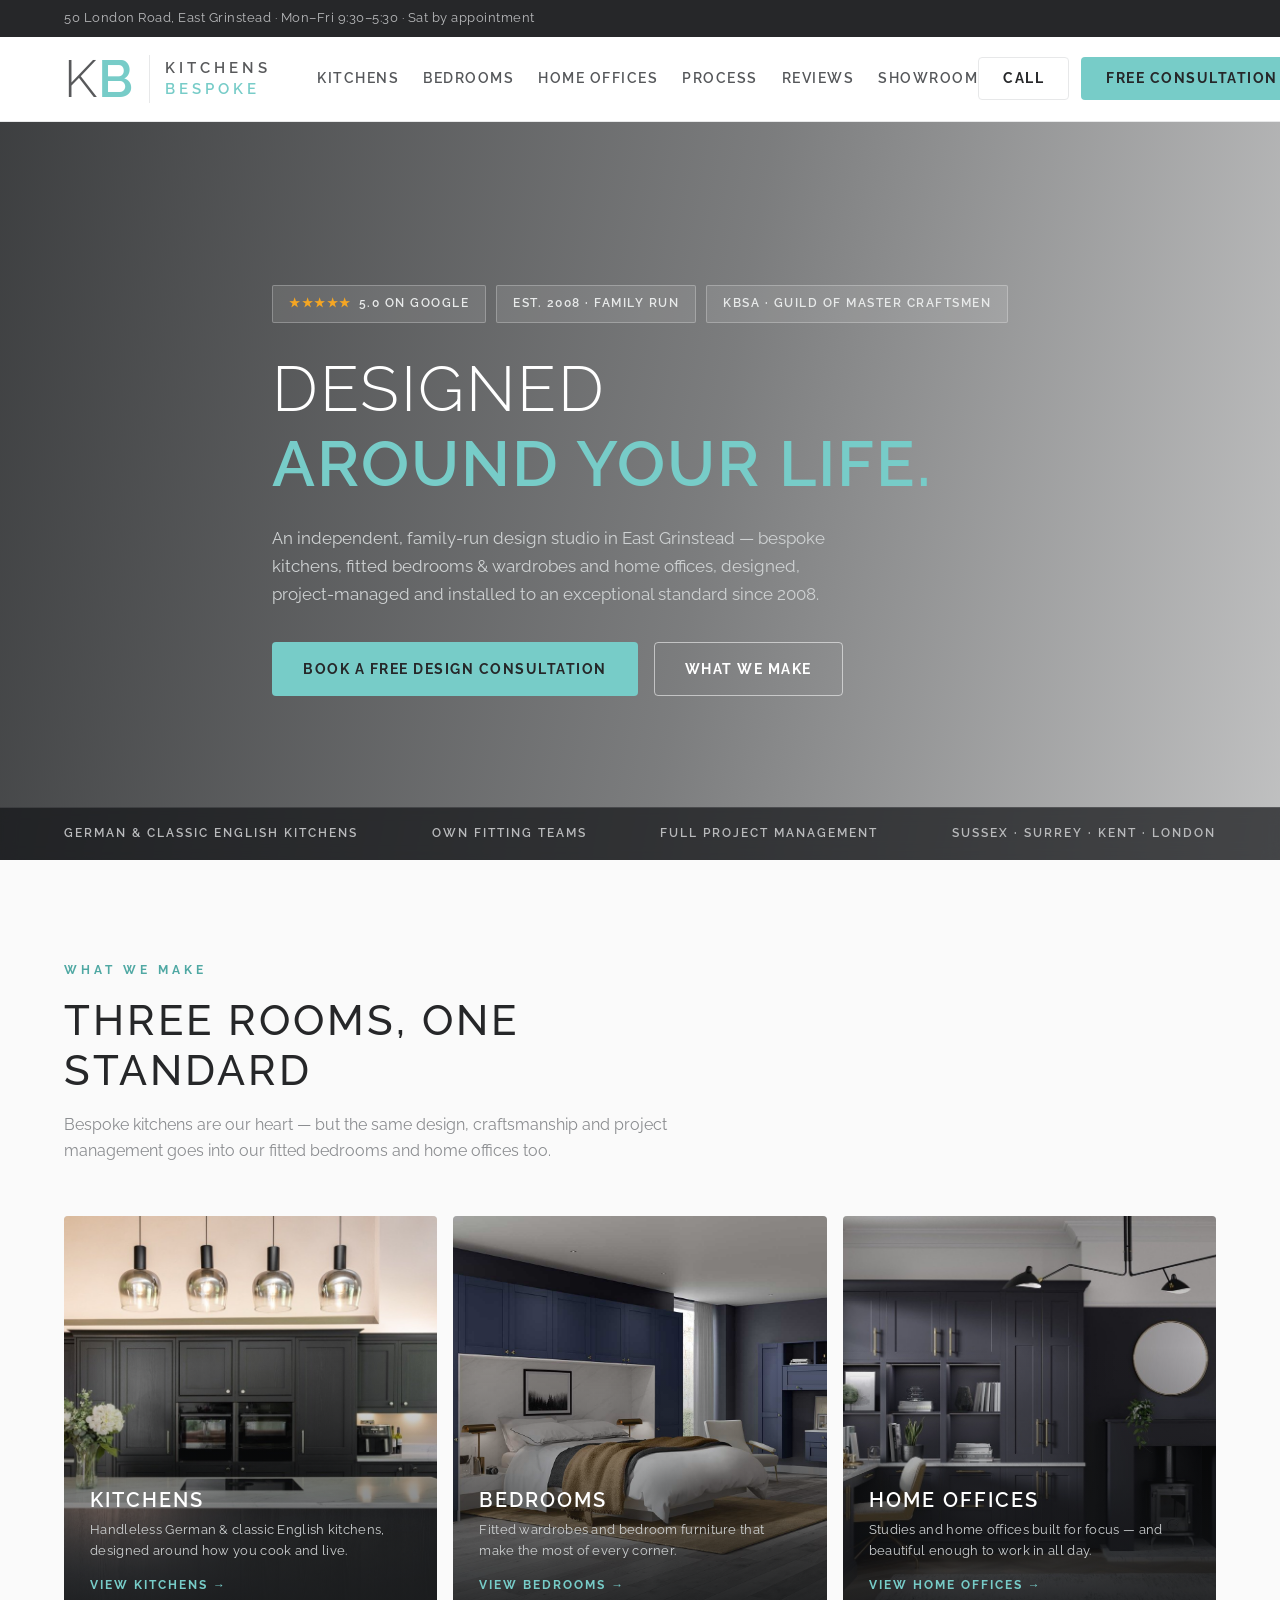
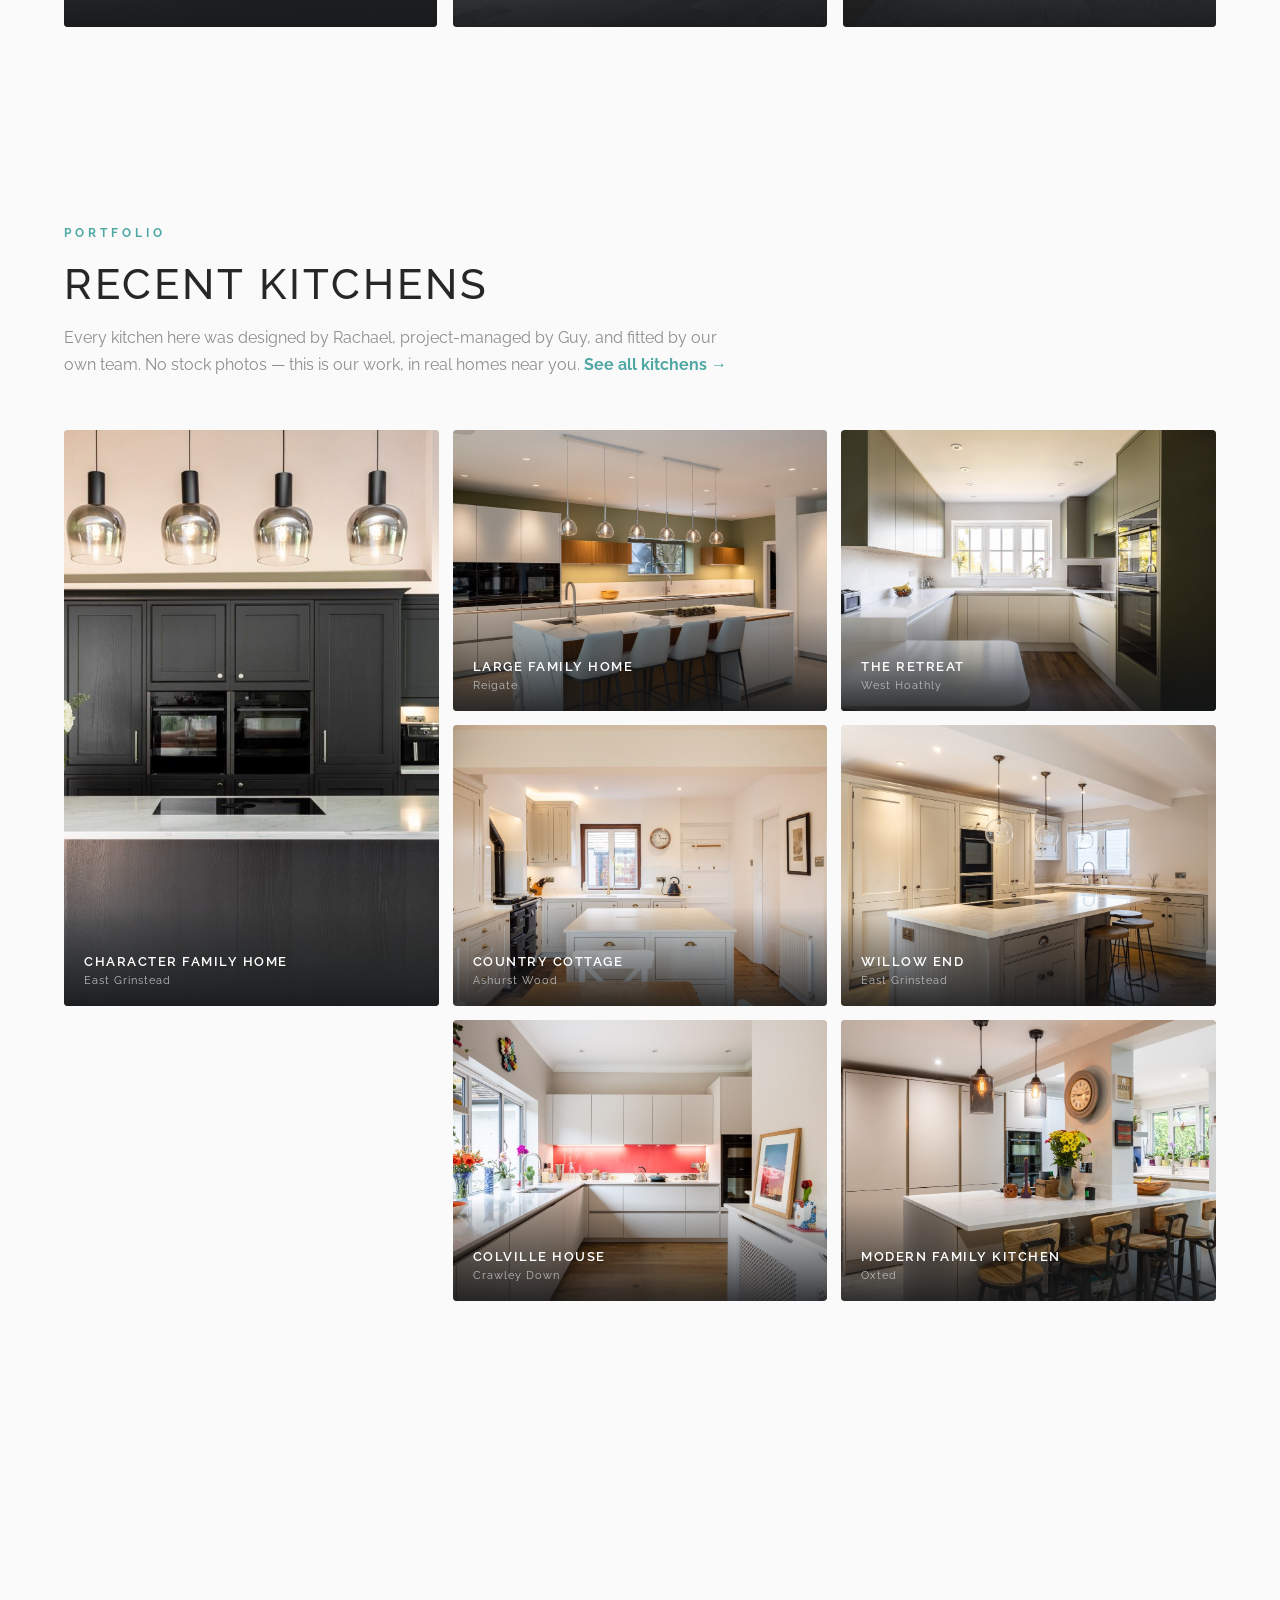
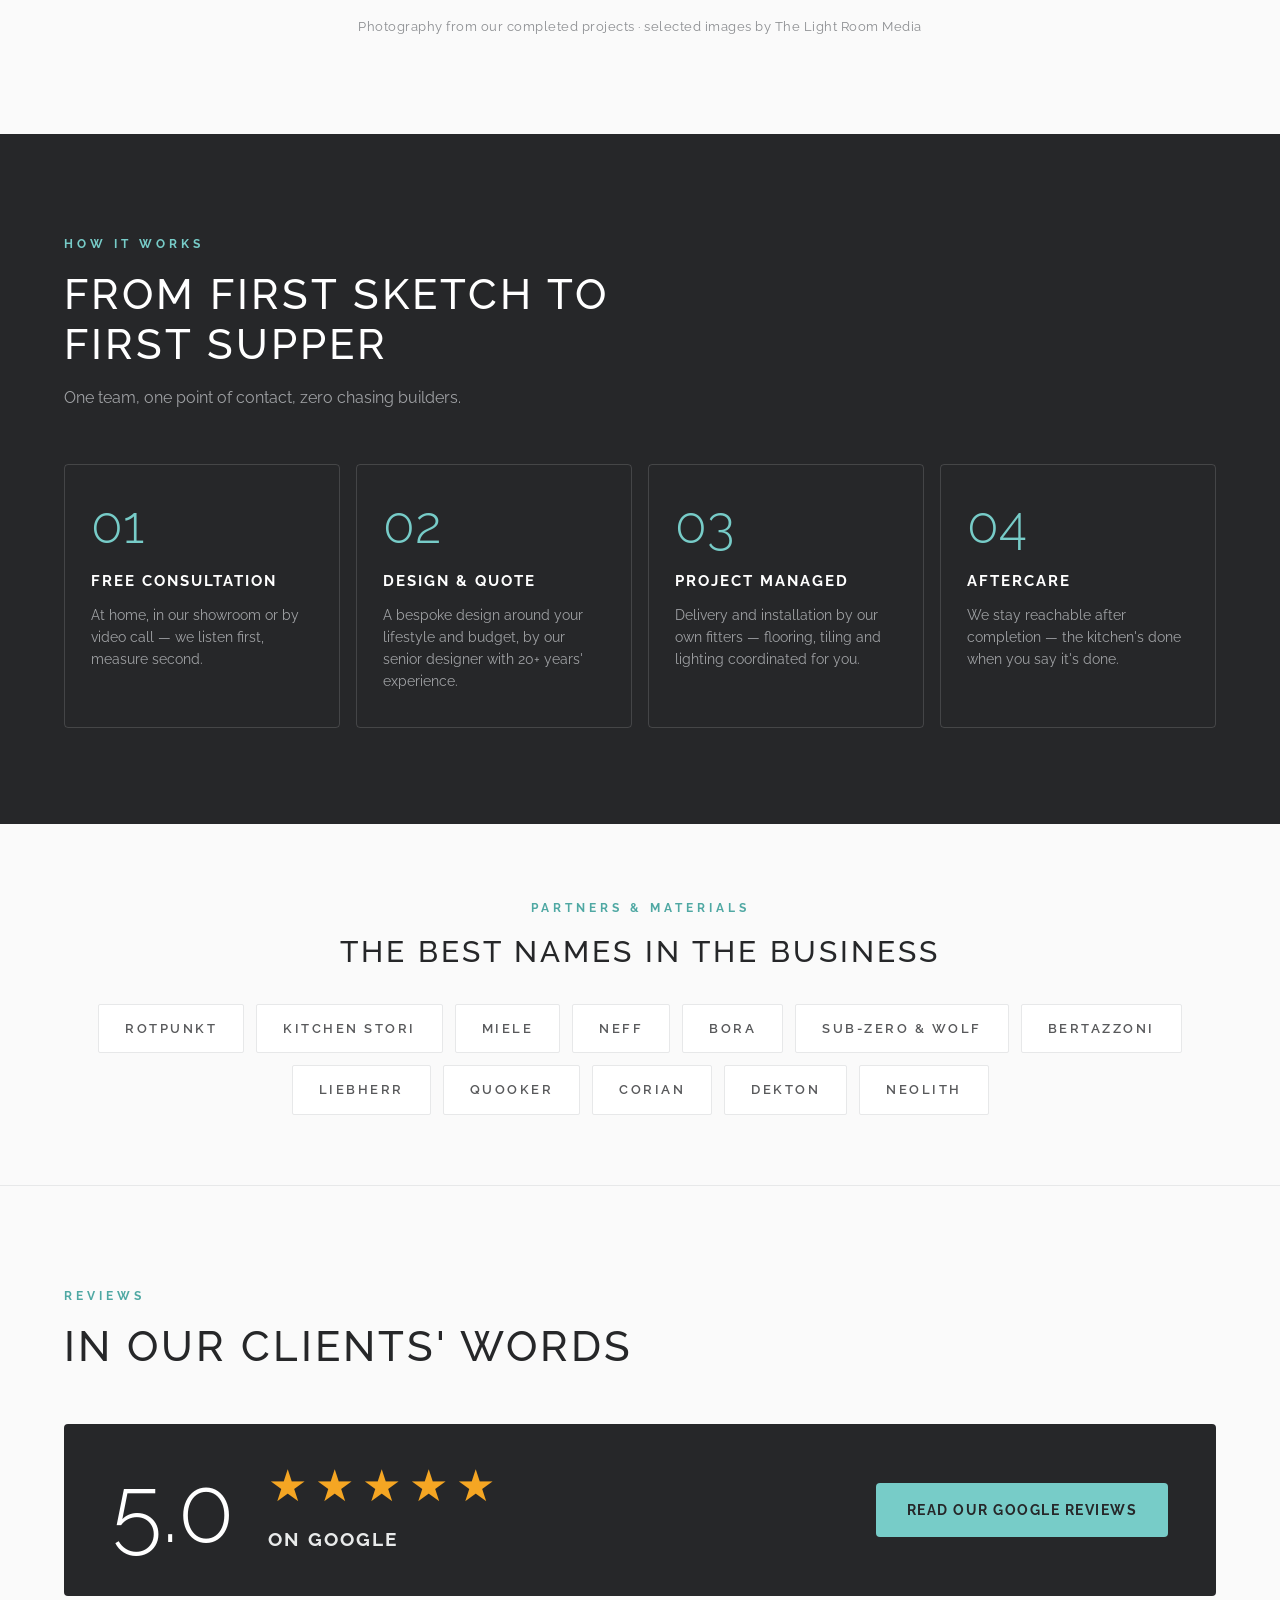
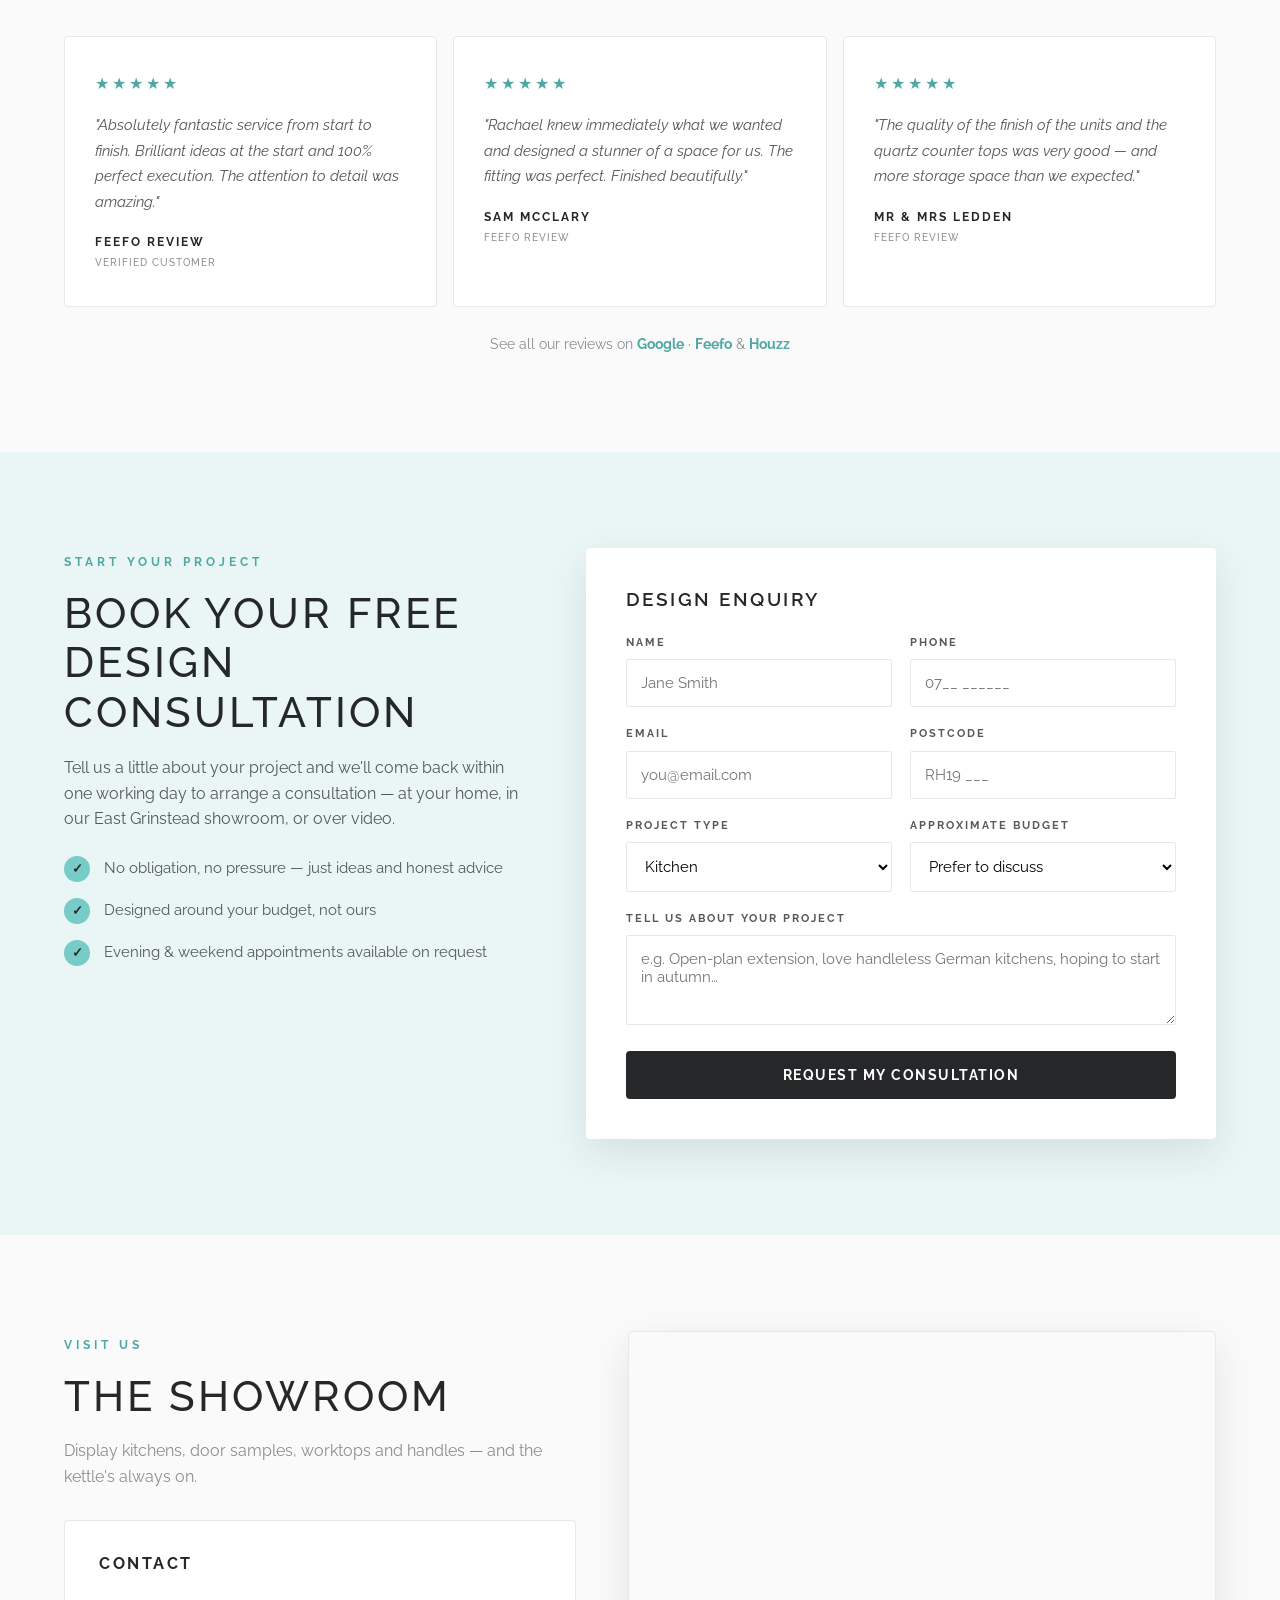
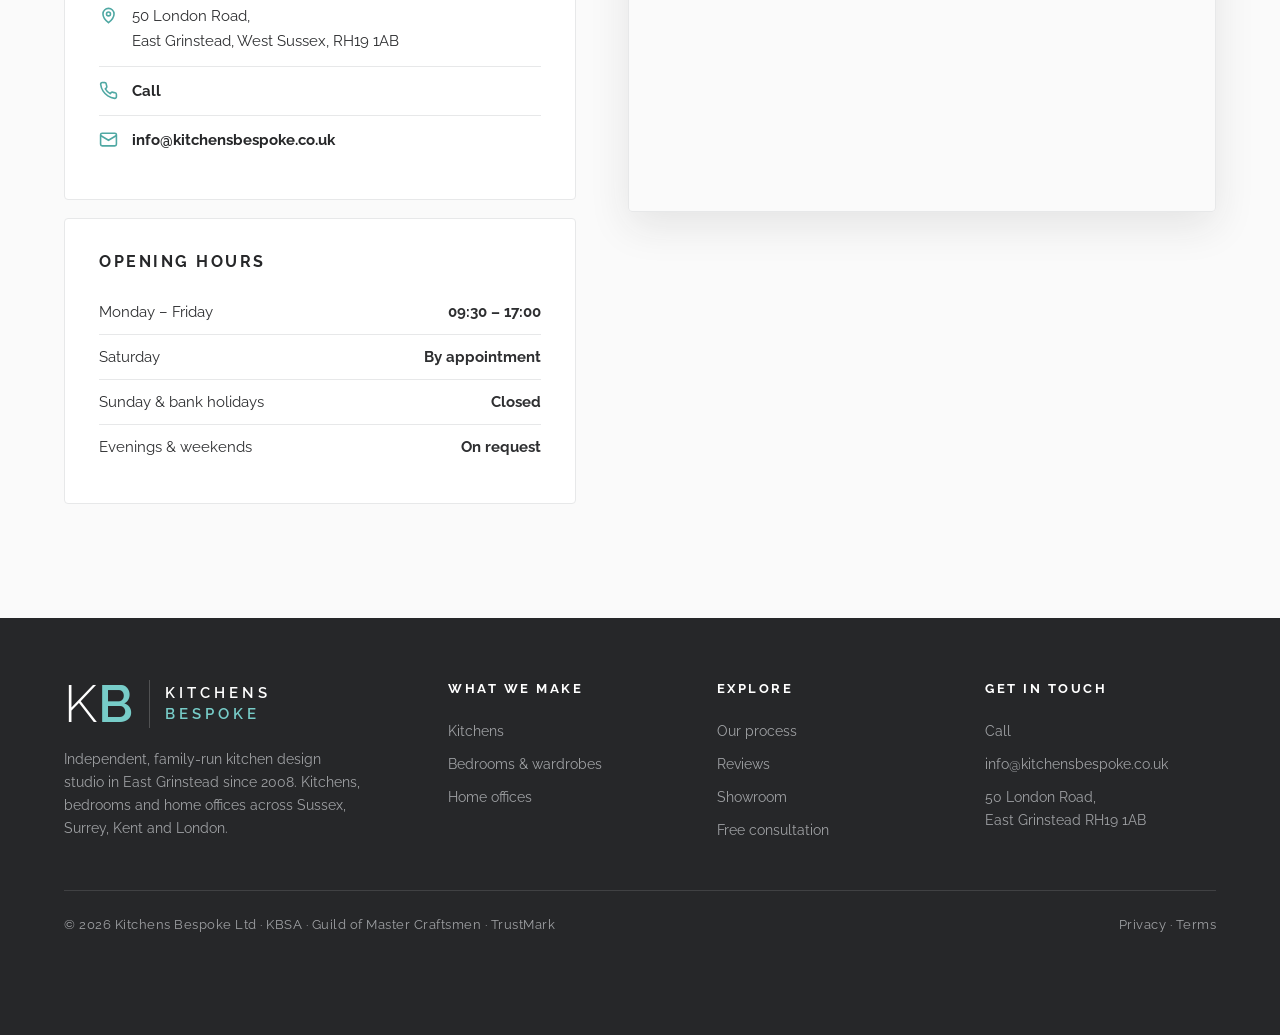
==== commit c3329dd6: "Tidy desktop header: spacing, one-line nav, equal buttons, bigger KB - Clear gap between the logo an" ====
--- a/index.html
+++ b/index.html
@@ -44,7 +44,6 @@
 <div class="topbar">
   <div class="container">
     <div class="tb-info"><span class="addr">50 London Road, East Grinstead · </span>Mon–Fri 9:30–5:30 · Sat by appointment</div>
-    <a href="tel:+441342313133">Call</a>
   </div>
 </div>
 
--- a/styles.css
+++ b/styles.css
@@ -37,21 +37,22 @@
 
 /* header */
 header{position:sticky;top:0;z-index:60;background:rgba(255,255,255,.96);backdrop-filter:blur(12px);border-bottom:1px solid var(--line)}
-.nav{display:flex;align-items:center;justify-content:space-between;height:84px}
-.logo{display:flex;align-items:center;gap:14px}
-.logo-kb{font-size:30px;font-weight:300;letter-spacing:1px;color:var(--grey)}
+.nav{display:flex;align-items:center;height:84px}
+.logo{display:flex;align-items:center;gap:15px;margin-right:46px;flex-shrink:0}
+.logo-kb{font-size:52px;font-weight:300;letter-spacing:1px;color:var(--grey);line-height:1}
 .logo-kb b{color:var(--teal);font-weight:600}
-.logo-sep{width:1px;height:36px;background:var(--line)}
+.logo-sep{width:1px;height:48px;background:var(--line)}
 .logo-text{font-size:15px;font-weight:600;letter-spacing:4px;color:var(--grey);text-transform:uppercase;line-height:1.35}
 .logo-text em{font-style:normal;color:var(--teal);display:block}
-.nav-links{display:flex;gap:30px;font-weight:600;font-size:13.5px;letter-spacing:1.5px;text-transform:uppercase}
-.nav-links a{position:relative;padding:6px 0;color:var(--ink-soft)}
+.nav-links{display:flex;gap:24px;font-weight:600;font-size:13.5px;letter-spacing:1.5px;text-transform:uppercase}
+.nav-links a{position:relative;padding:6px 0;color:var(--ink-soft);white-space:nowrap}
 .nav-links a:hover{color:var(--black)}
 .nav-links a::after{content:"";position:absolute;left:0;bottom:0;width:0;height:2px;background:var(--teal);transition:width .25s}
 .nav-links a:hover::after,.nav-links a.active::after{width:100%}
 .nav-links a.active{color:var(--black)}
-.nav-cta{display:flex;align-items:center;gap:14px}
-.btn{display:inline-flex;align-items:center;justify-content:center;gap:9px;font-weight:700;font-size:13.5px;letter-spacing:1.5px;text-transform:uppercase;padding:15px 30px;border-radius:var(--radius);border:none;cursor:pointer;transition:.2s;font-family:var(--font)}
+.nav-cta{display:flex;align-items:center;gap:12px;margin-left:auto;flex-shrink:0}
+.btn{display:inline-flex;align-items:center;justify-content:center;gap:9px;font-weight:700;font-size:13.5px;letter-spacing:1.5px;text-transform:uppercase;padding:15px 30px;border-radius:var(--radius);border:1px solid transparent;cursor:pointer;transition:.2s;font-family:var(--font);white-space:nowrap}
+.nav-cta .btn{padding:14px 24px;line-height:1}
 .btn-teal{background:var(--teal);color:var(--black)}
 .btn-teal:hover{background:var(--teal-deep);color:#fff}
 .btn-dark{background:var(--black);color:#fff}
@@ -64,7 +65,7 @@
 .btn-phone:hover{border-color:var(--teal)}
 .burger{display:none;background:none;border:none;cursor:pointer;width:44px;height:44px;flex-direction:column;justify-content:center;align-items:center;gap:5px}
 .burger span{width:24px;height:2px;background:var(--black)}
-@media(max-width:1060px){
+@media(max-width:1200px){
   .nav-links{position:fixed;inset:84px 0 auto 0;background:#fff;flex-direction:column;gap:0;padding:10px 24px 24px;border-bottom:1px solid var(--line);display:none}
   .nav-links.open{display:flex}
   .nav-links a{padding:15px 0;border-bottom:1px solid var(--line)}
@@ -76,8 +77,10 @@
   .nav-cta .btn-teal{display:none}
 }
 @media(max-width:420px){
-  .logo-text{font-size:12.5px;letter-spacing:3px}
-  .logo-kb{font-size:26px}
+  .logo{gap:11px;margin-right:0}
+  .logo-text{font-size:12px;letter-spacing:2.5px}
+  .logo-kb{font-size:40px}
+  .logo-sep{height:38px}
 }
 
 /* hero */
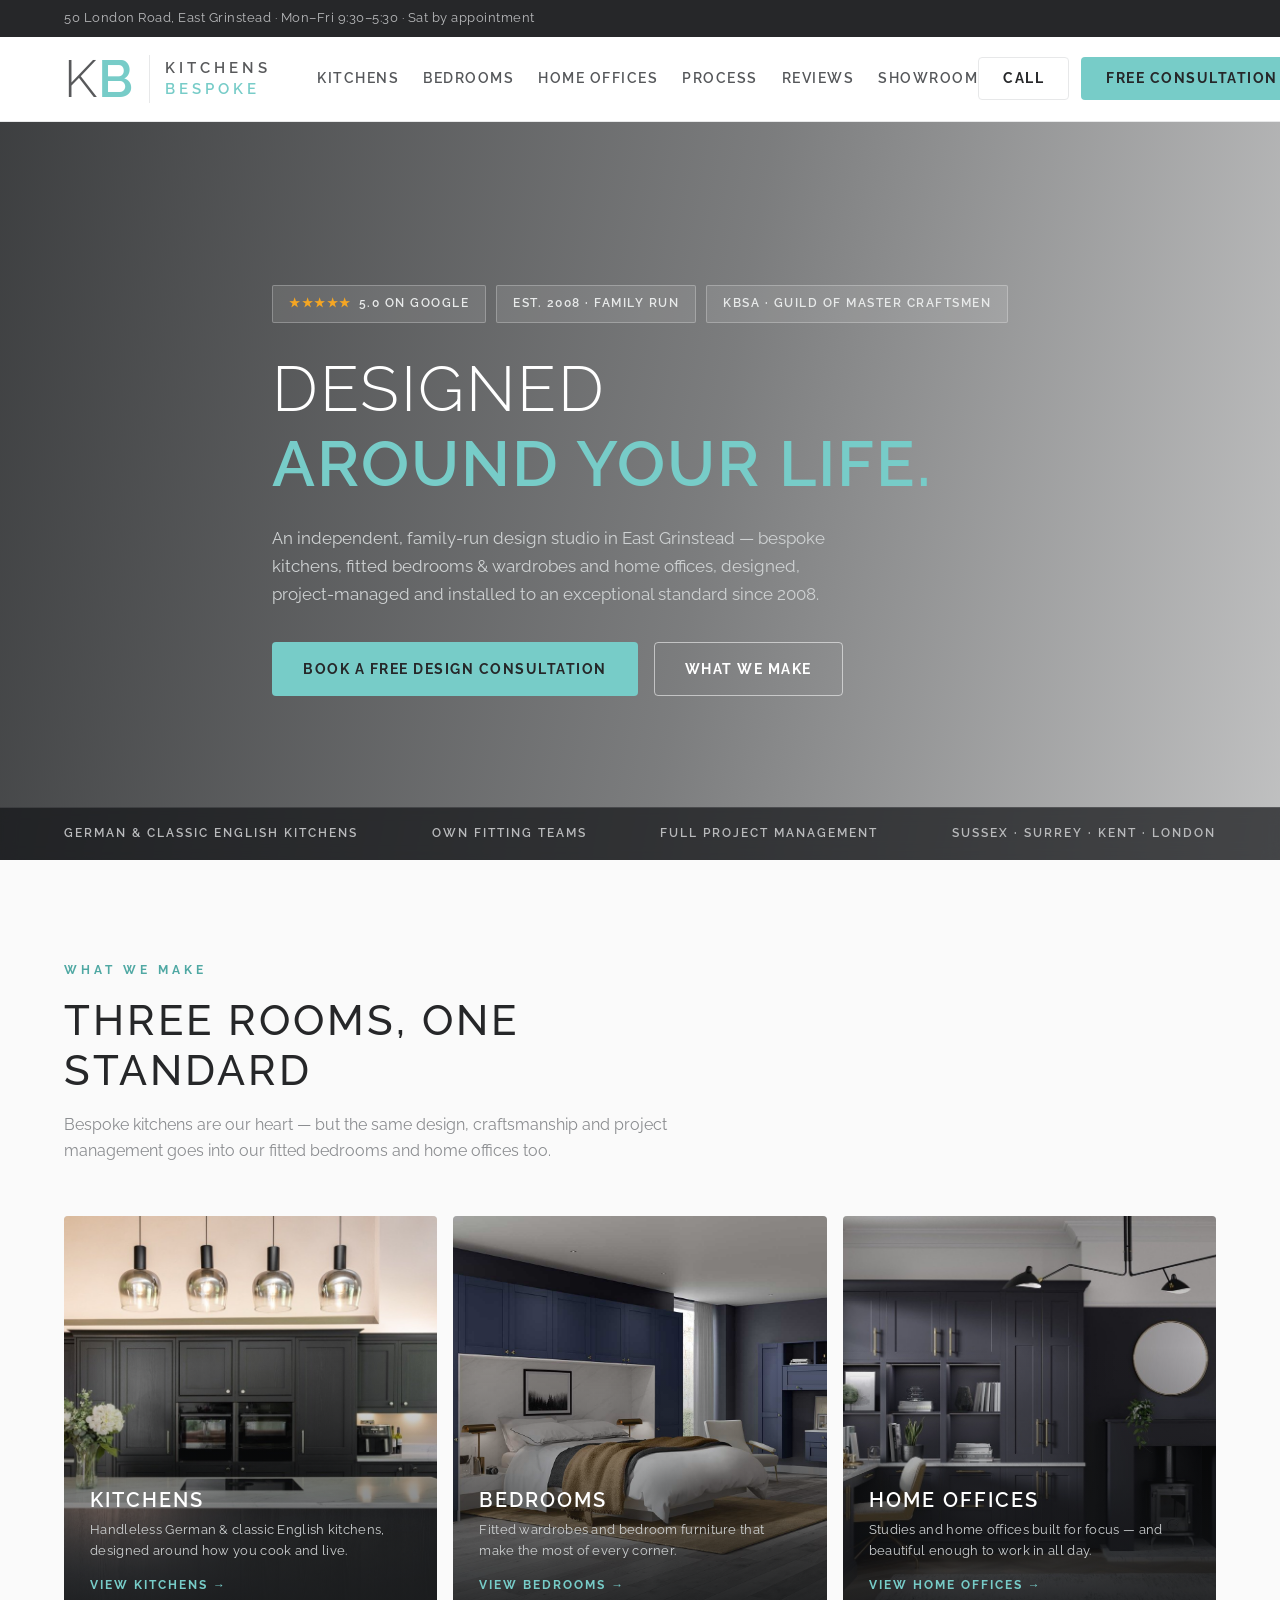
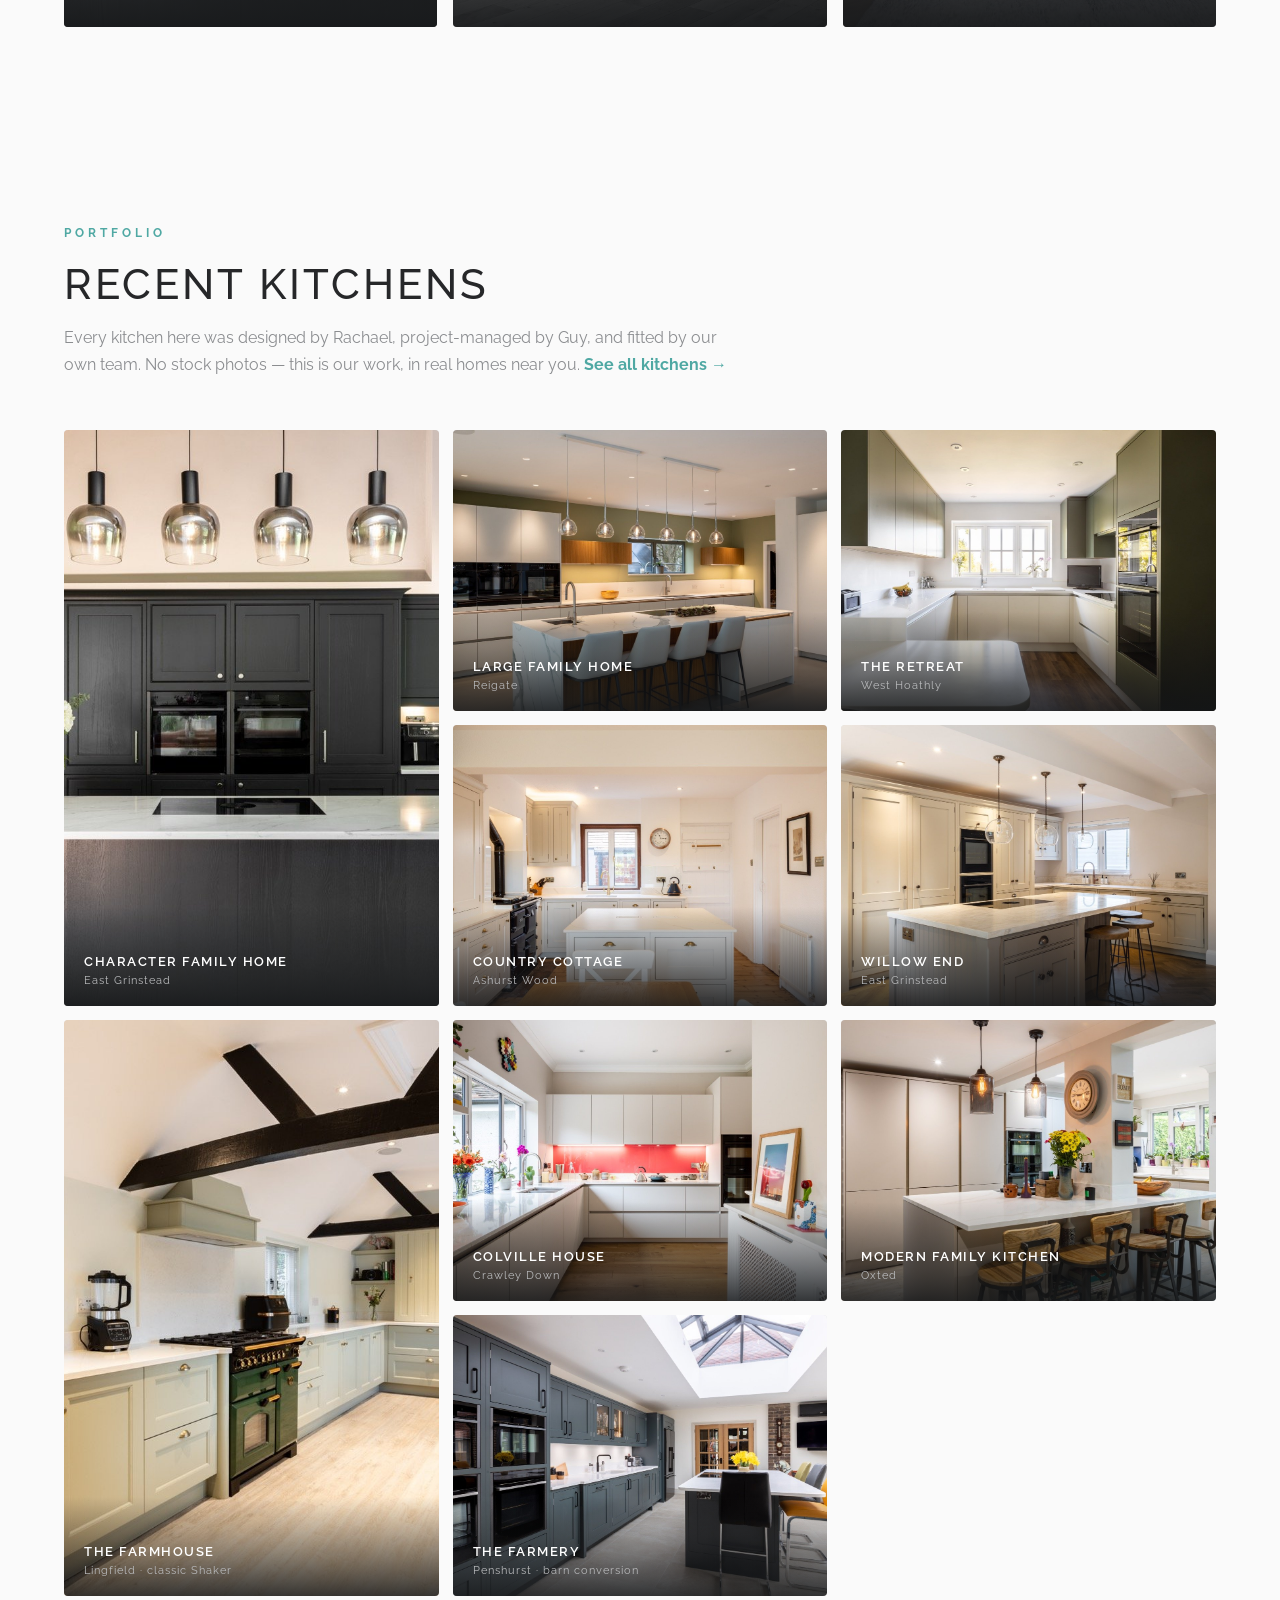
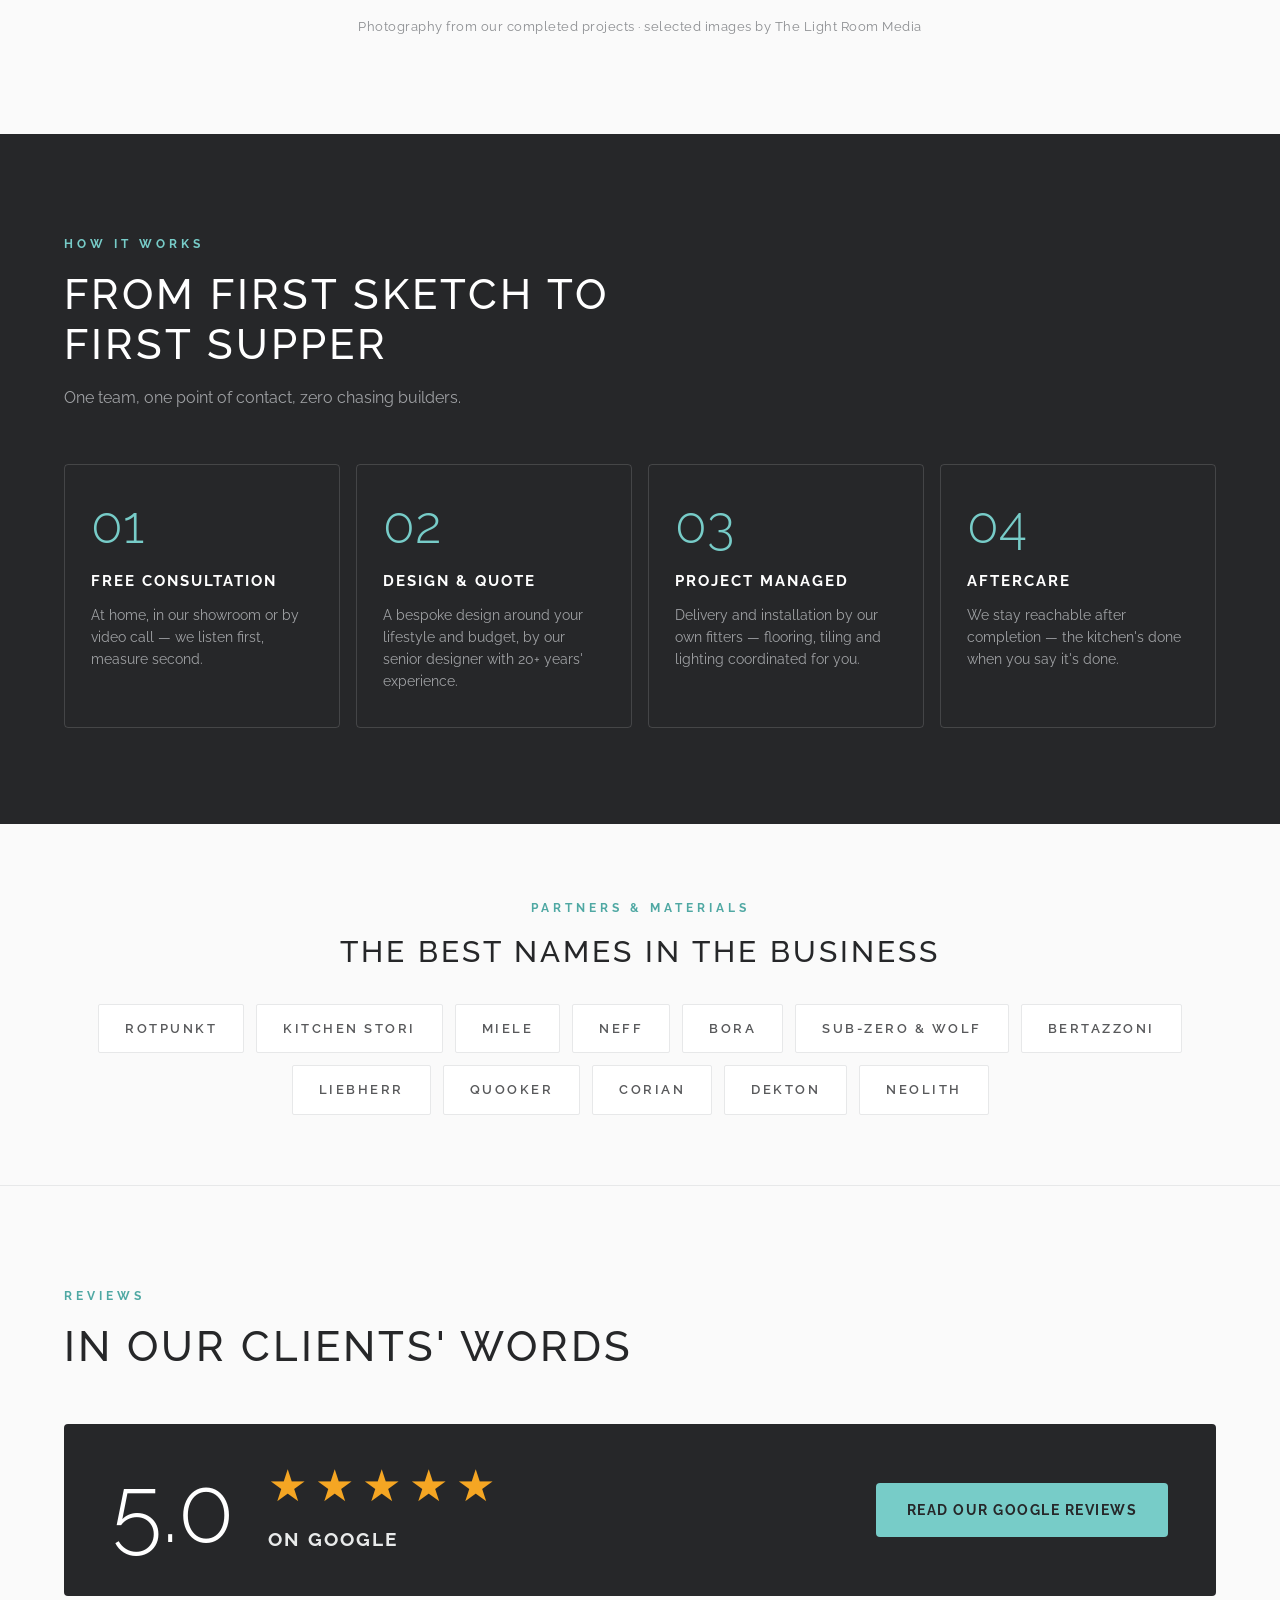
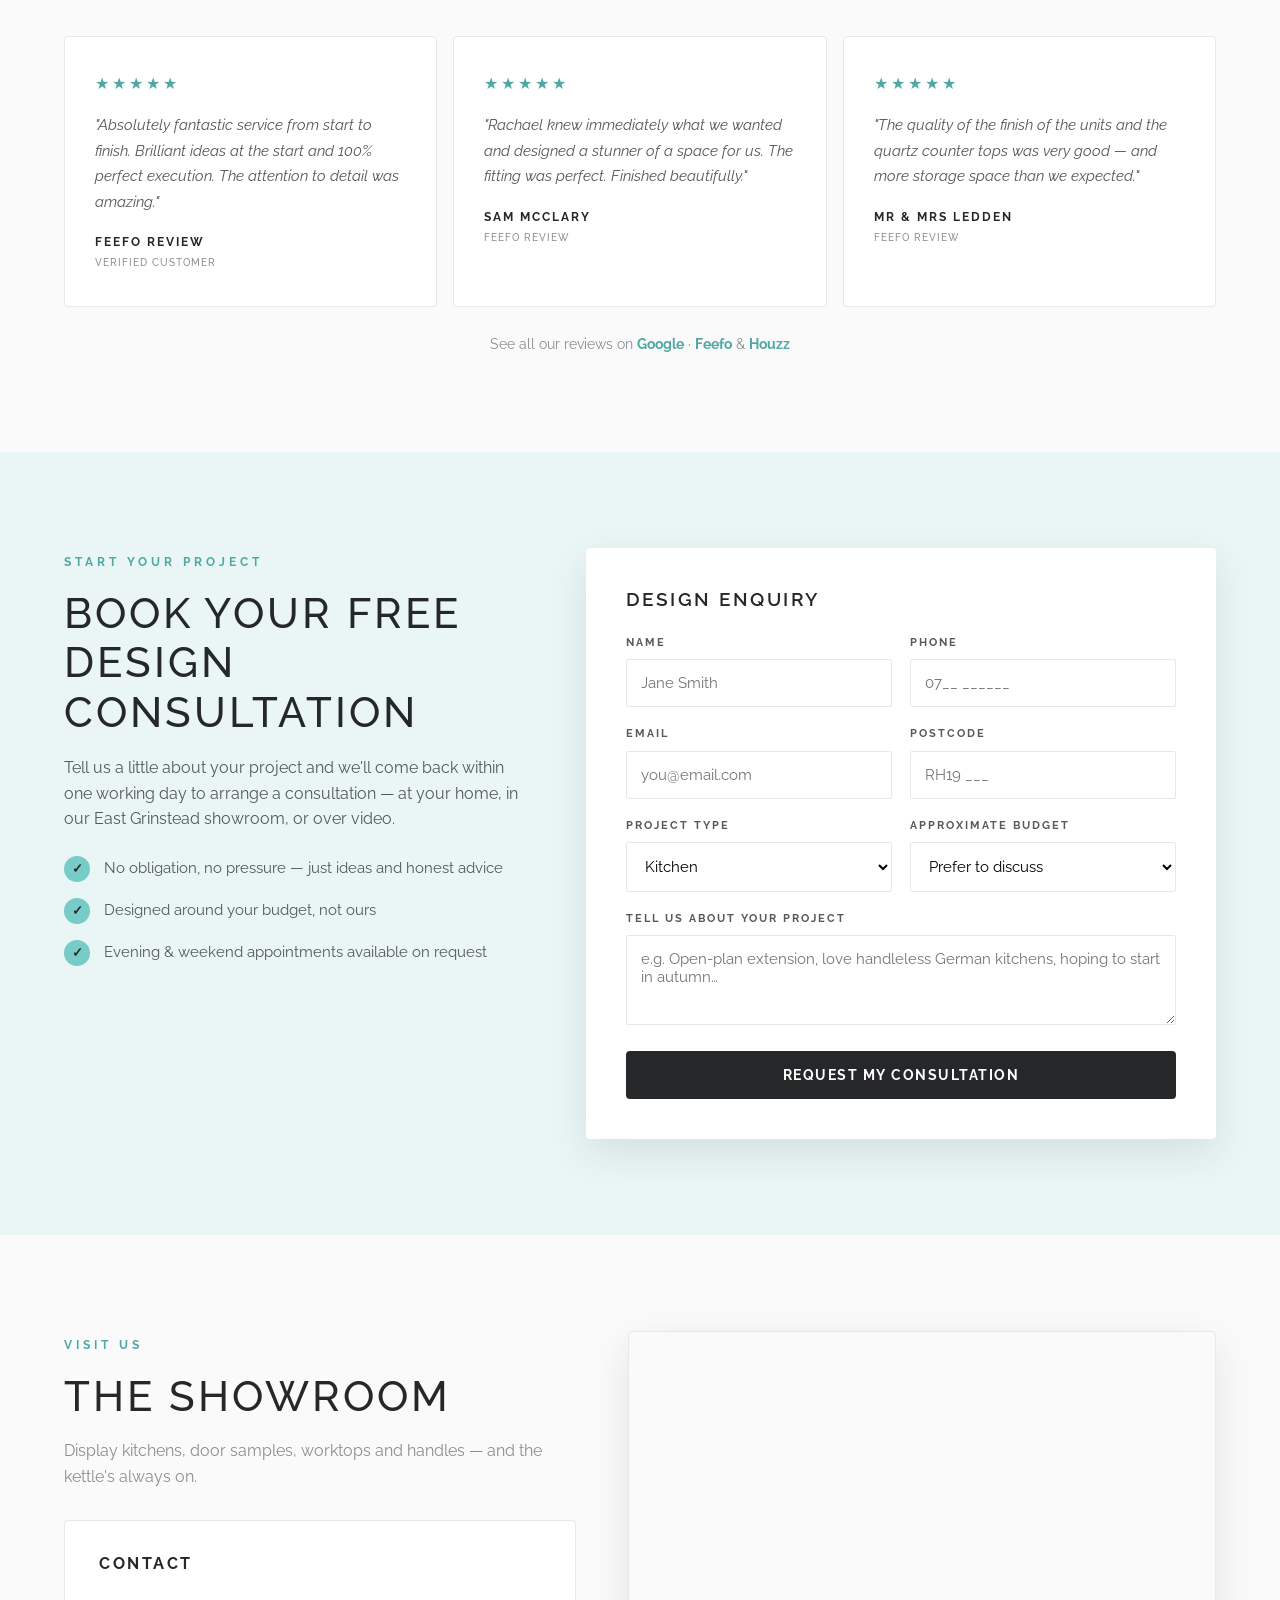
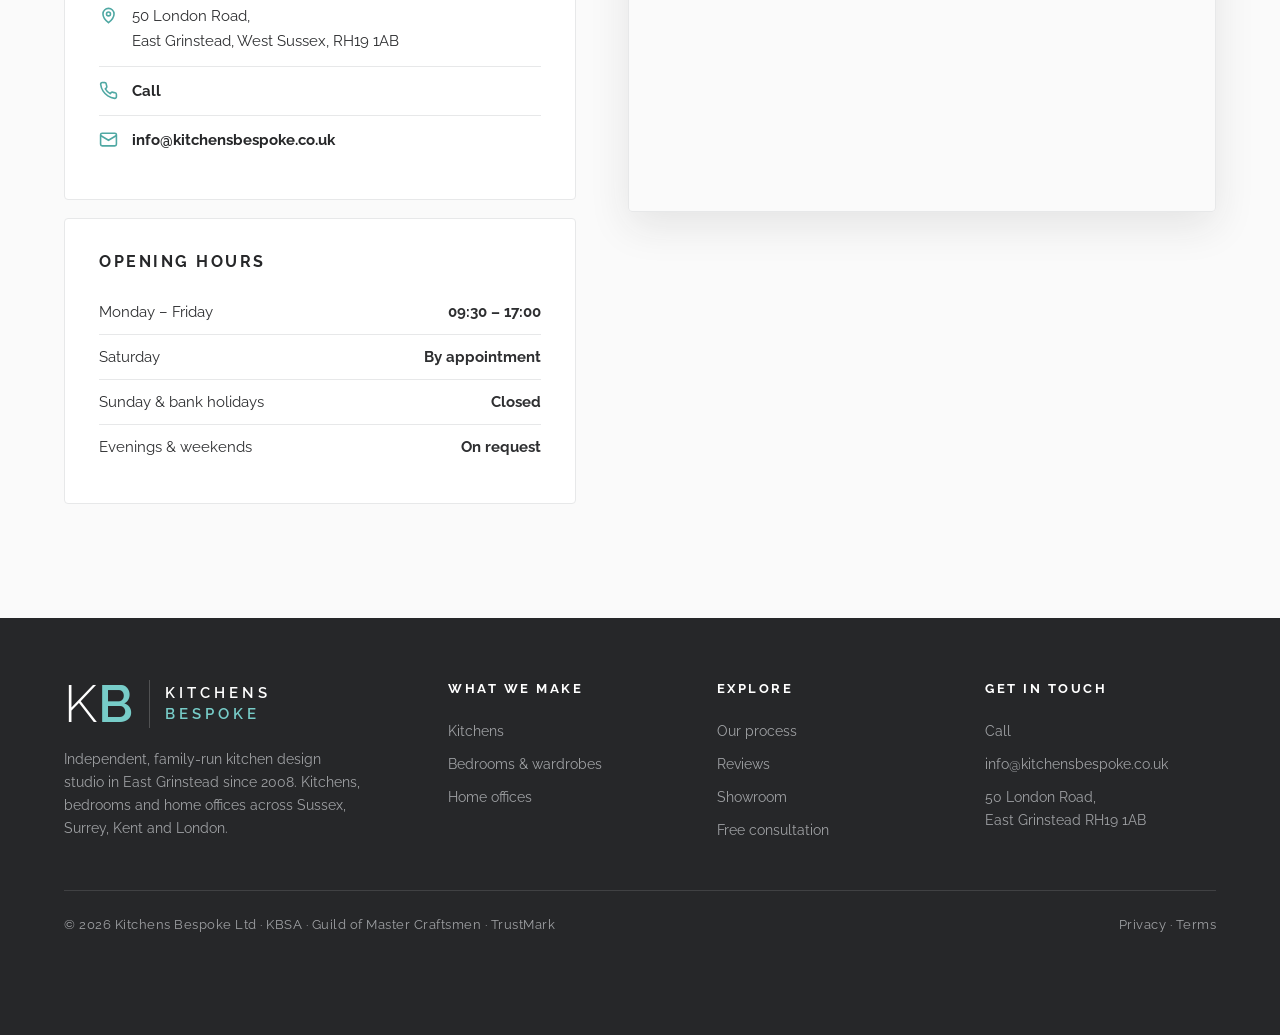
==== commit f509c02e: "Cache-bust stylesheet (styles.css?v=3) so header fixes actually load Co-Authored-By: Claude Fable 5 " ====
--- a/index.html
+++ b/index.html
@@ -36,7 +36,7 @@
   ]
 }
 </script>
-<link rel="stylesheet" href="styles.css">
+<link rel="stylesheet" href="styles.css?v=3">
 </head>
 <body>
 
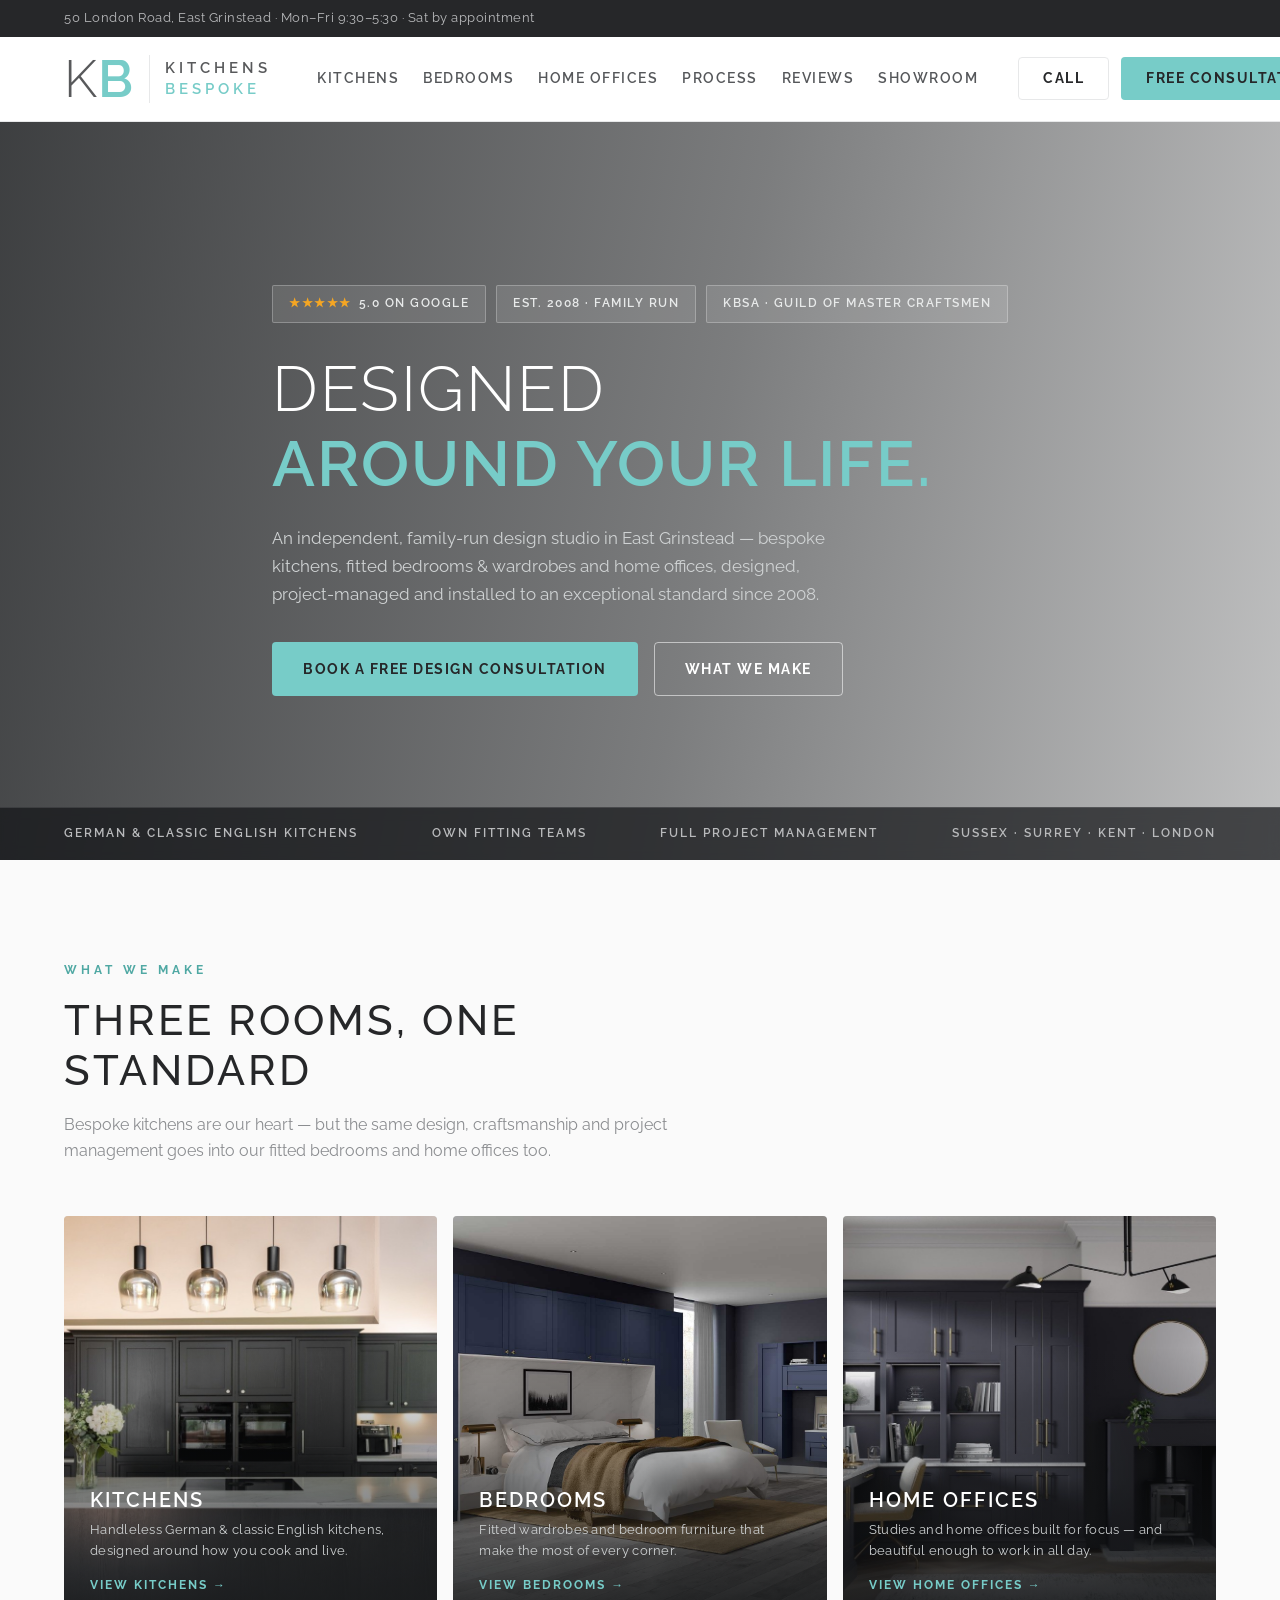
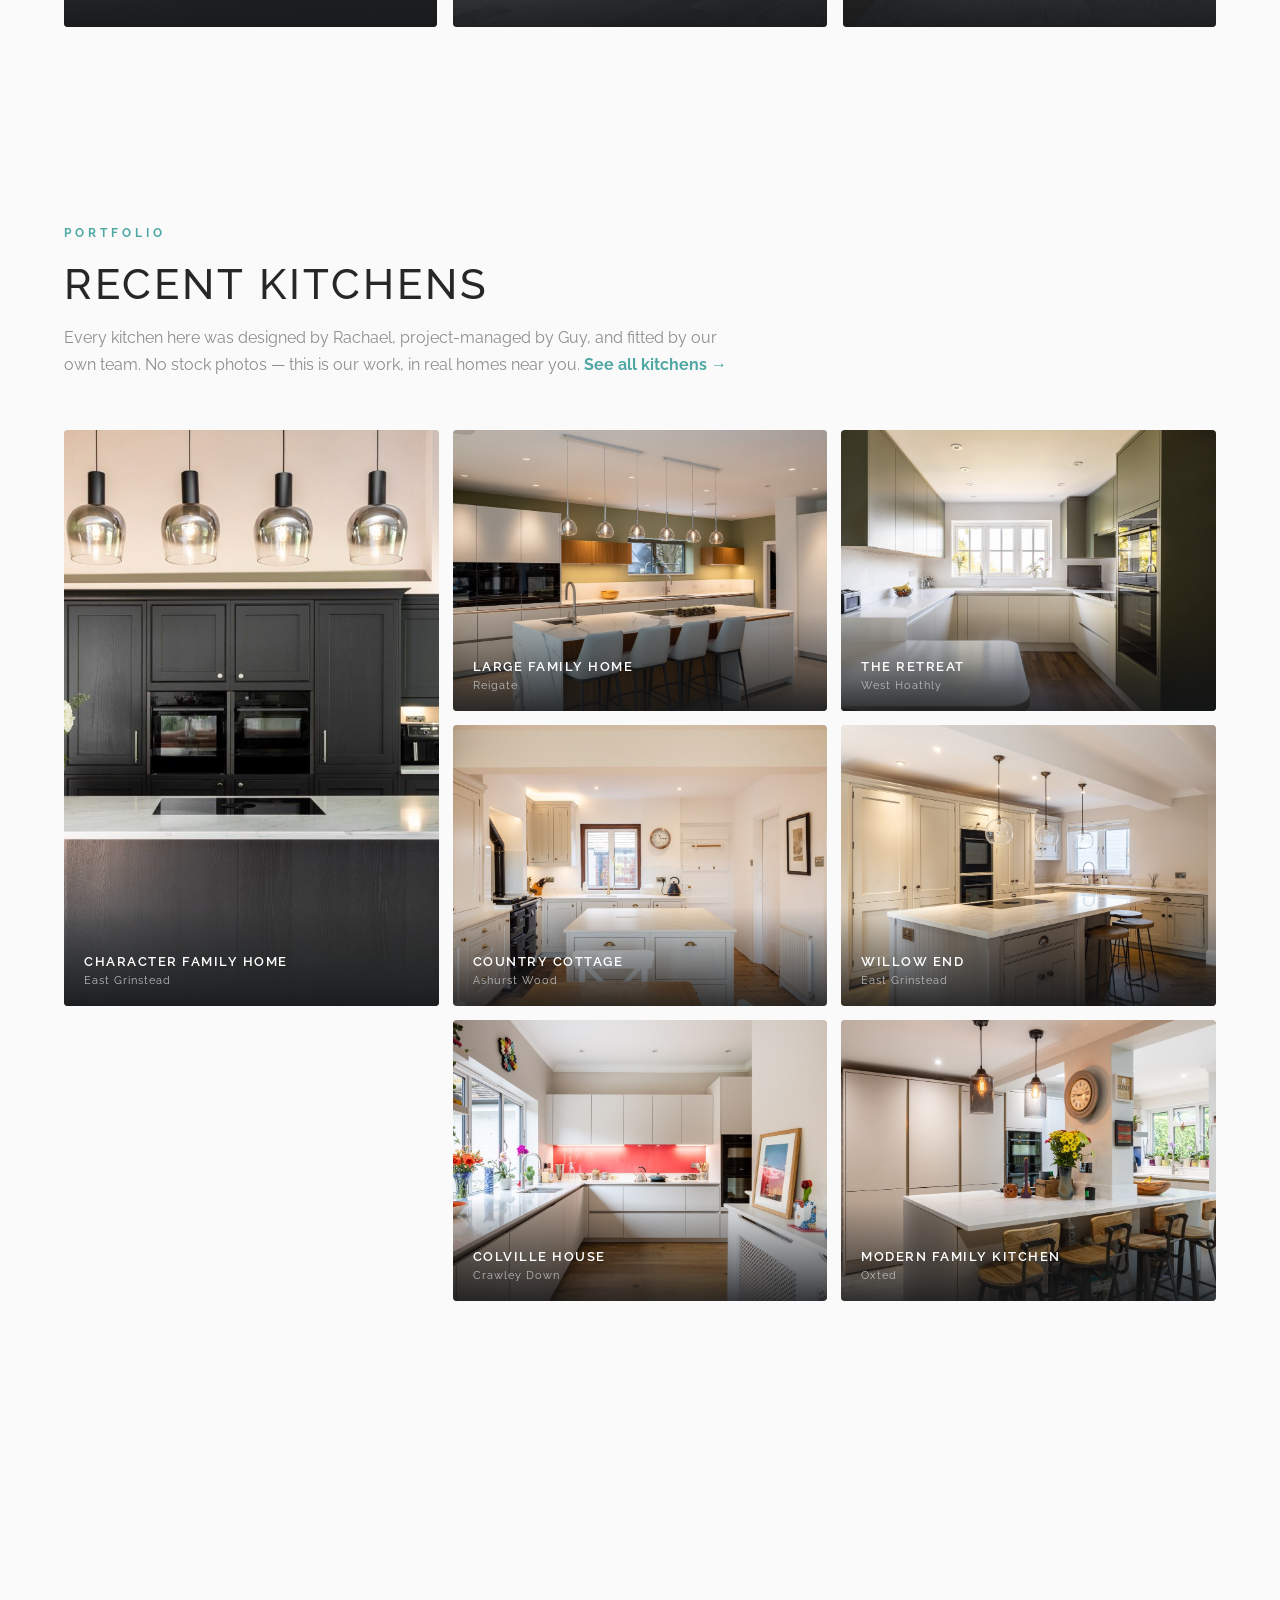
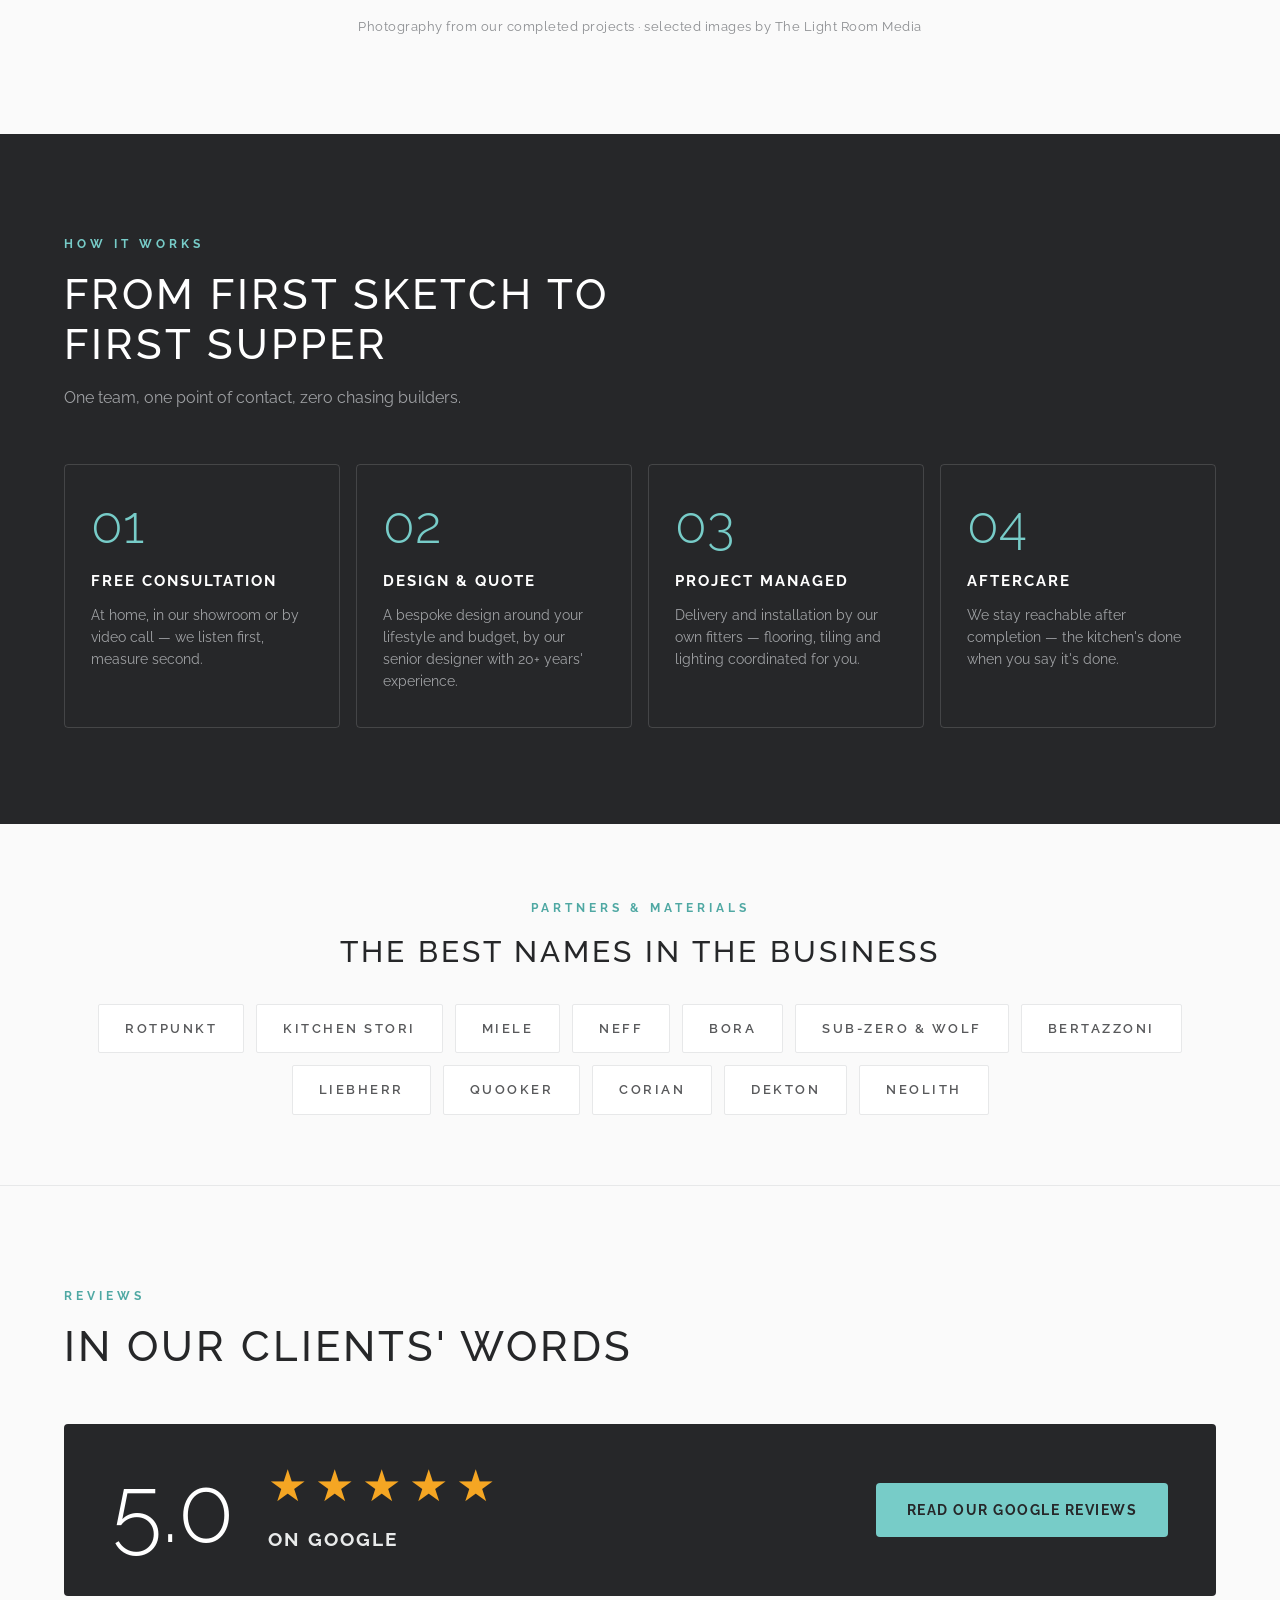
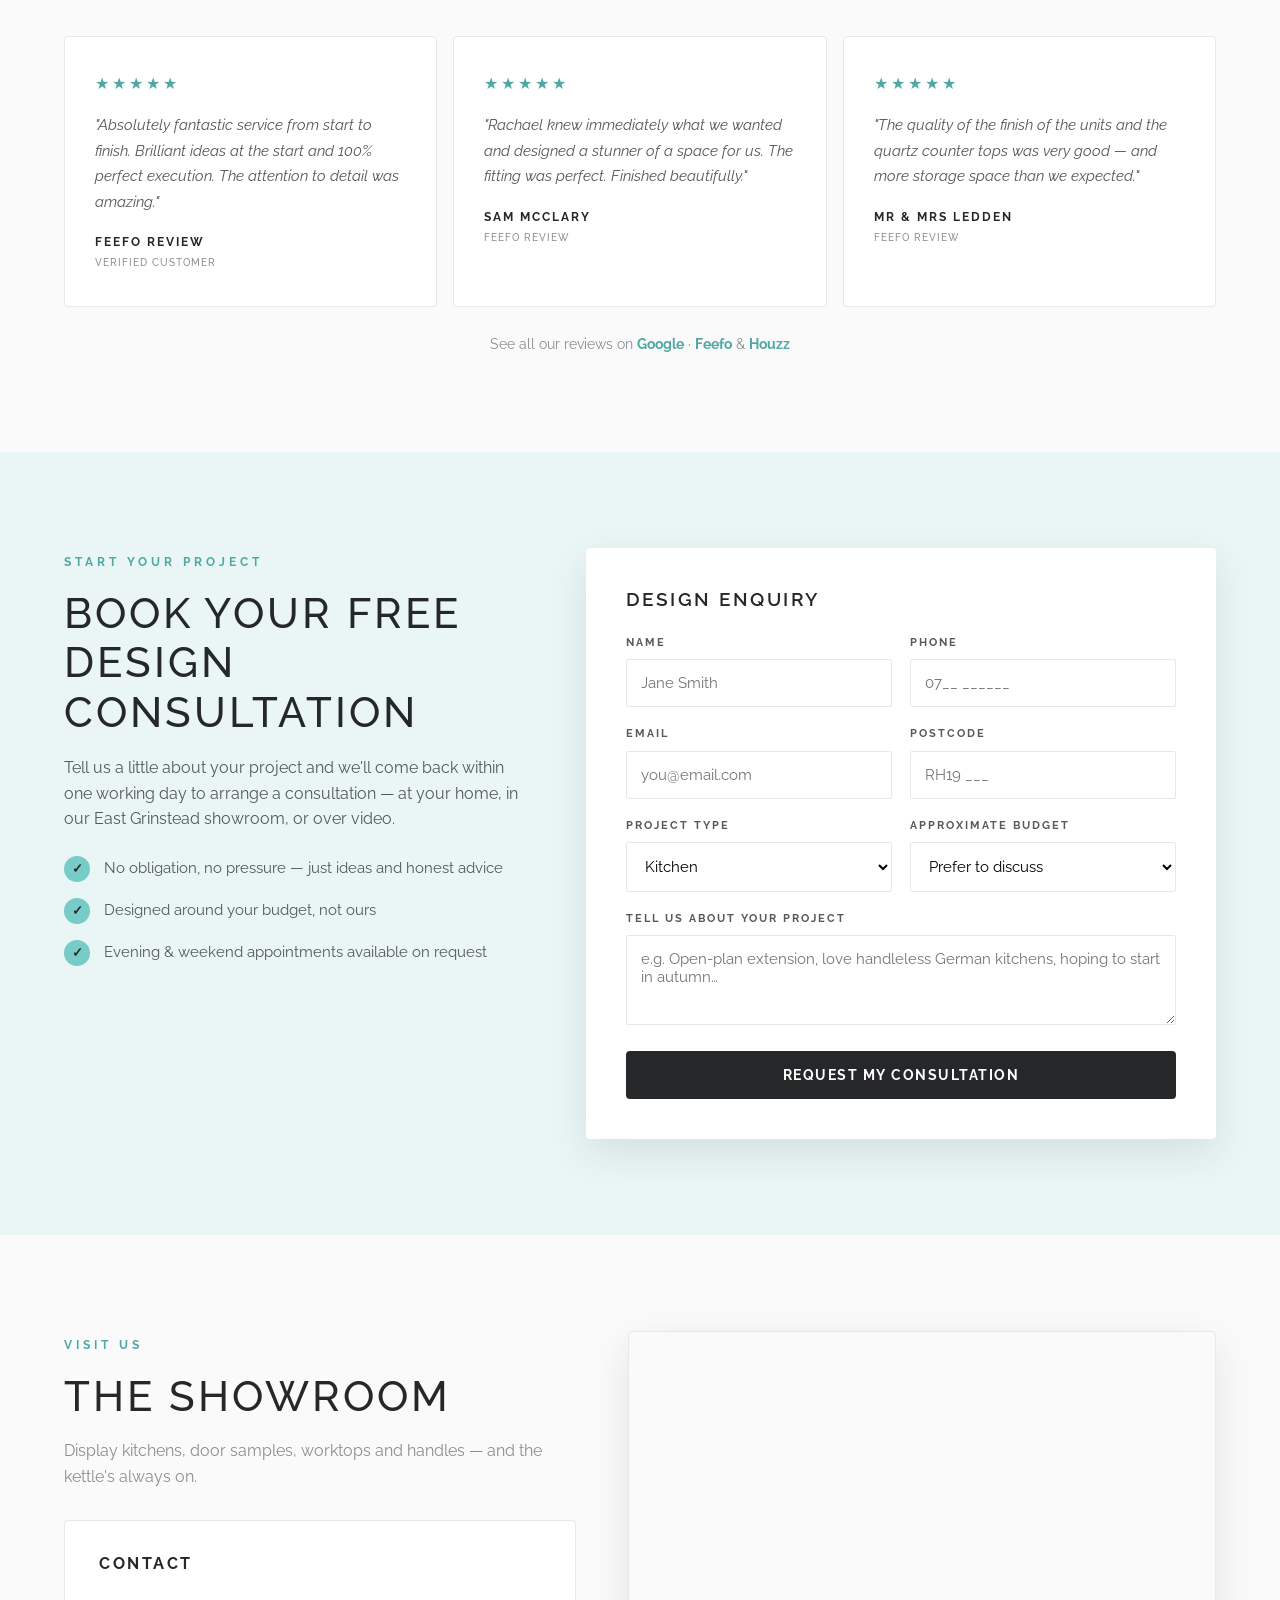
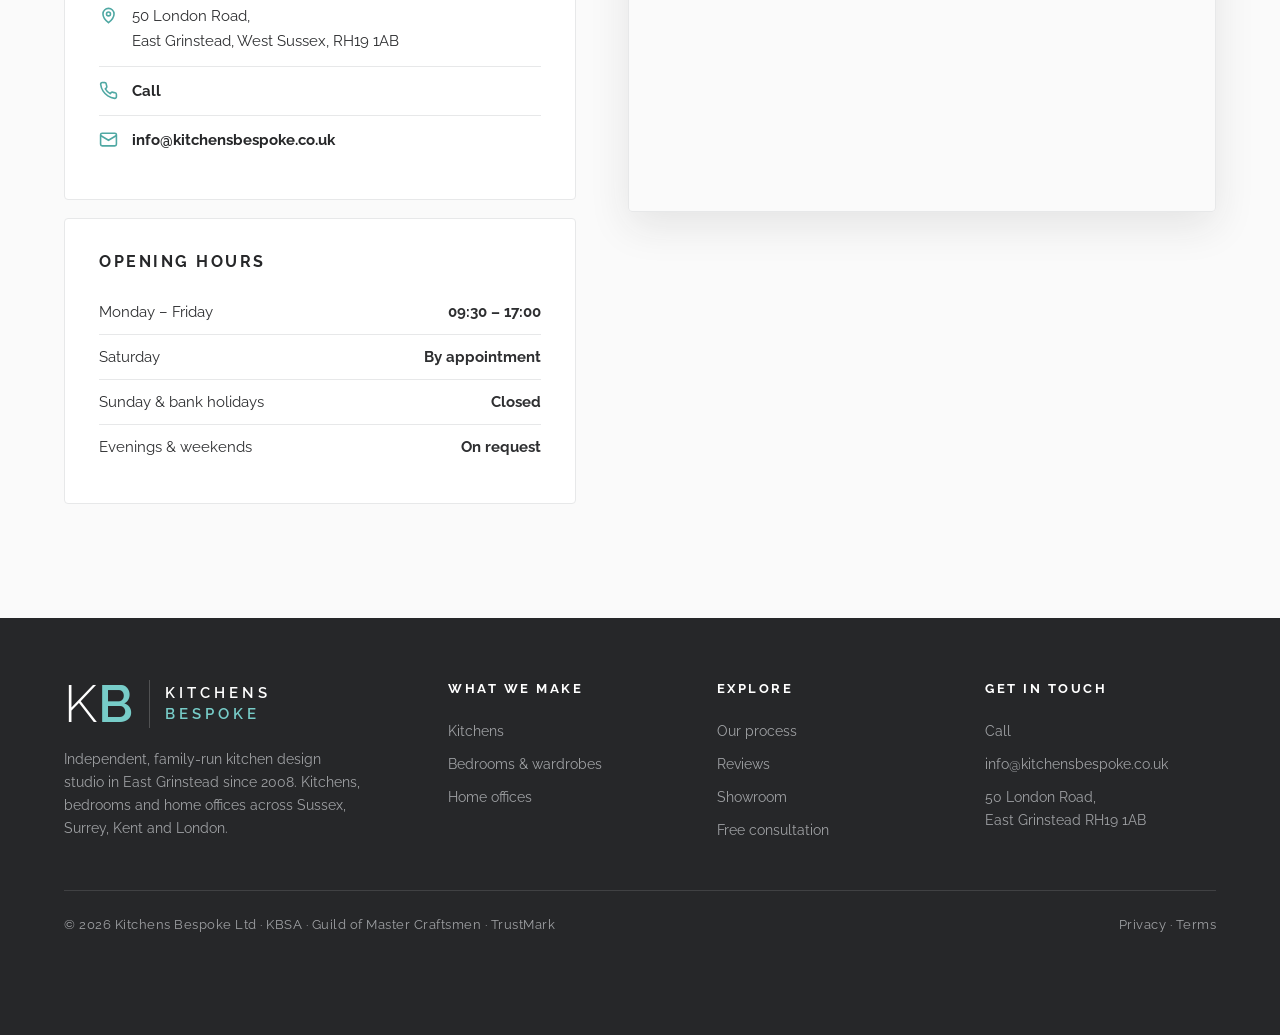
==== commit dd8cbe4c: "Add gap between nav and CTA buttons (bump cache to v=4) Co-Authored-By: Claude Fable 5 <noreply@anth" ====
--- a/index.html
+++ b/index.html
@@ -36,7 +36,7 @@
   ]
 }
 </script>
-<link rel="stylesheet" href="styles.css?v=3">
+<link rel="stylesheet" href="styles.css?v=4">
 </head>
 <body>
 
--- a/styles.css
+++ b/styles.css
@@ -44,7 +44,7 @@
 .logo-sep{width:1px;height:48px;background:var(--line)}
 .logo-text{font-size:15px;font-weight:600;letter-spacing:4px;color:var(--grey);text-transform:uppercase;line-height:1.35}
 .logo-text em{font-style:normal;color:var(--teal);display:block}
-.nav-links{display:flex;gap:24px;font-weight:600;font-size:13.5px;letter-spacing:1.5px;text-transform:uppercase}
+.nav-links{display:flex;gap:24px;font-weight:600;font-size:13.5px;letter-spacing:1.5px;text-transform:uppercase;margin-right:40px}
 .nav-links a{position:relative;padding:6px 0;color:var(--ink-soft);white-space:nowrap}
 .nav-links a:hover{color:var(--black)}
 .nav-links a::after{content:"";position:absolute;left:0;bottom:0;width:0;height:2px;background:var(--teal);transition:width .25s}
@@ -66,7 +66,7 @@
 .burger{display:none;background:none;border:none;cursor:pointer;width:44px;height:44px;flex-direction:column;justify-content:center;align-items:center;gap:5px}
 .burger span{width:24px;height:2px;background:var(--black)}
 @media(max-width:1200px){
-  .nav-links{position:fixed;inset:84px 0 auto 0;background:#fff;flex-direction:column;gap:0;padding:10px 24px 24px;border-bottom:1px solid var(--line);display:none}
+  .nav-links{position:fixed;inset:84px 0 auto 0;background:#fff;flex-direction:column;gap:0;margin-right:0;padding:10px 24px 24px;border-bottom:1px solid var(--line);display:none}
   .nav-links.open{display:flex}
   .nav-links a{padding:15px 0;border-bottom:1px solid var(--line)}
   .burger{display:flex}
